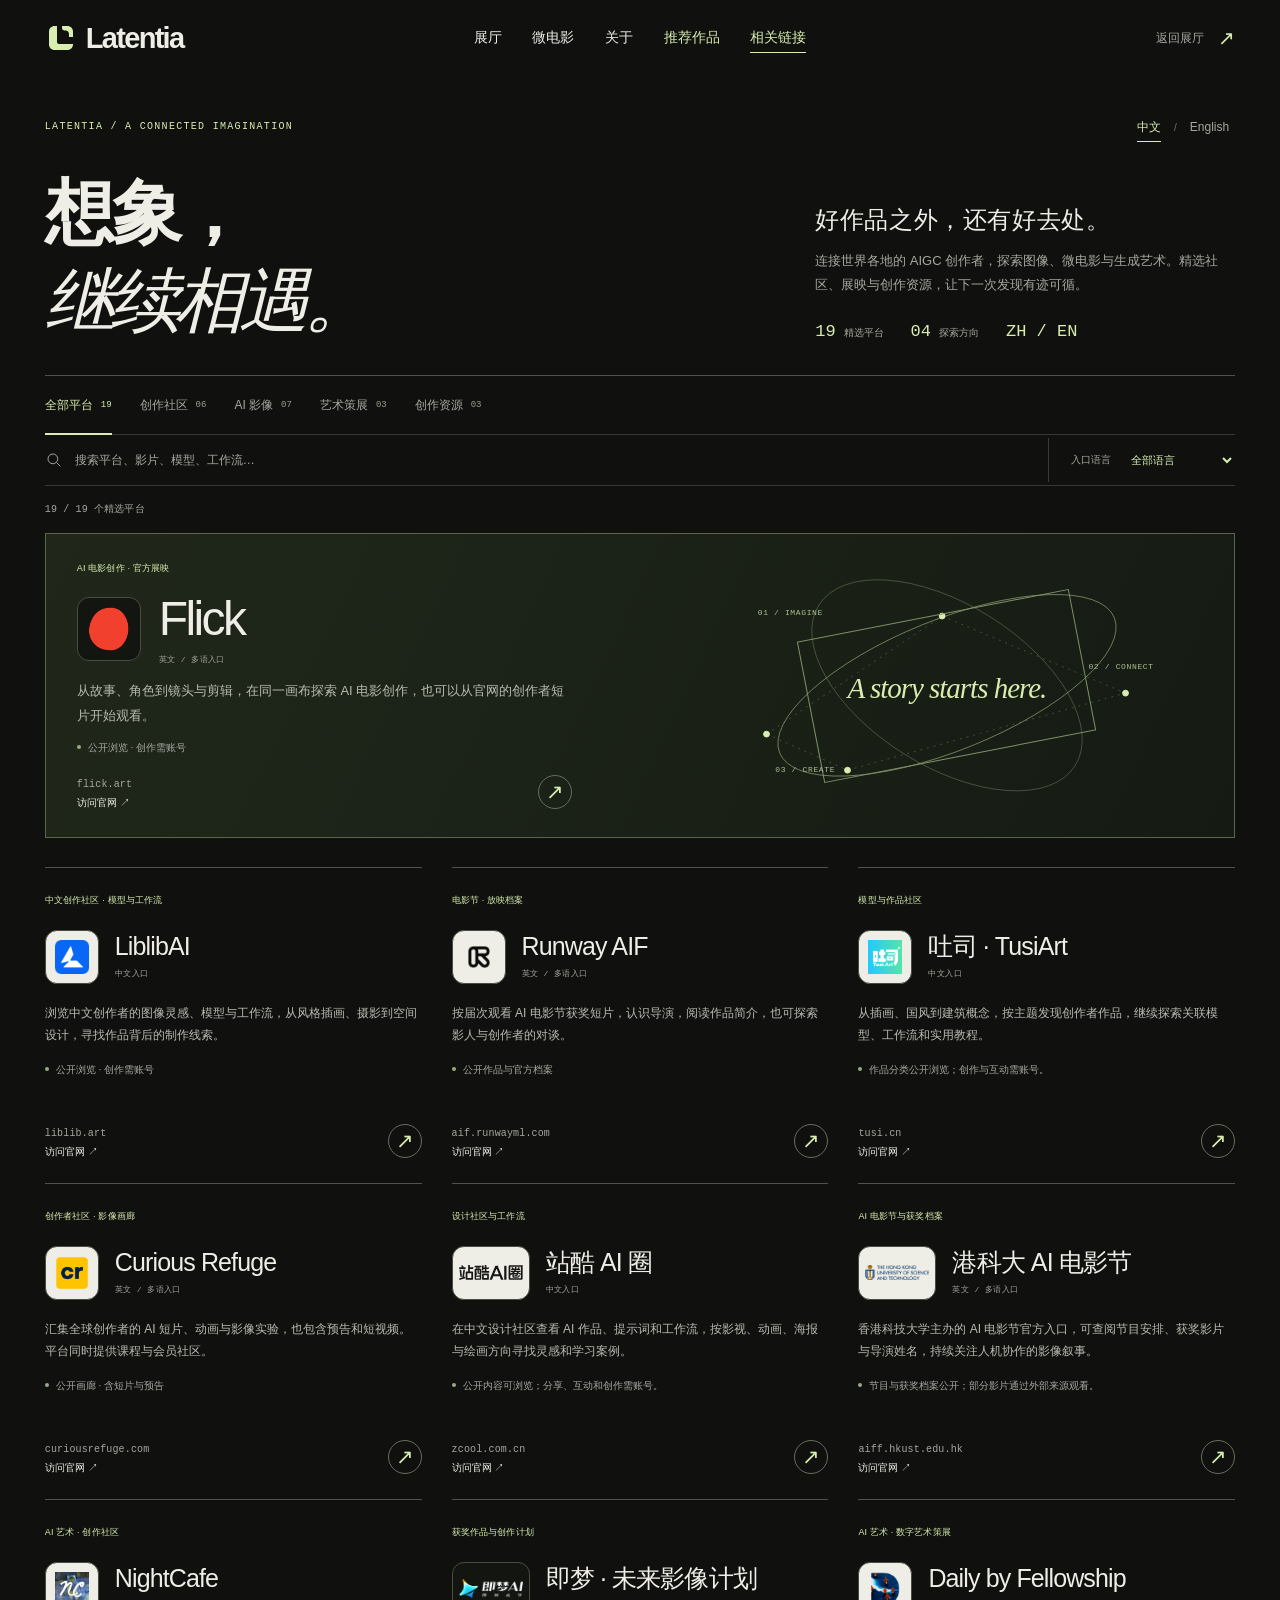
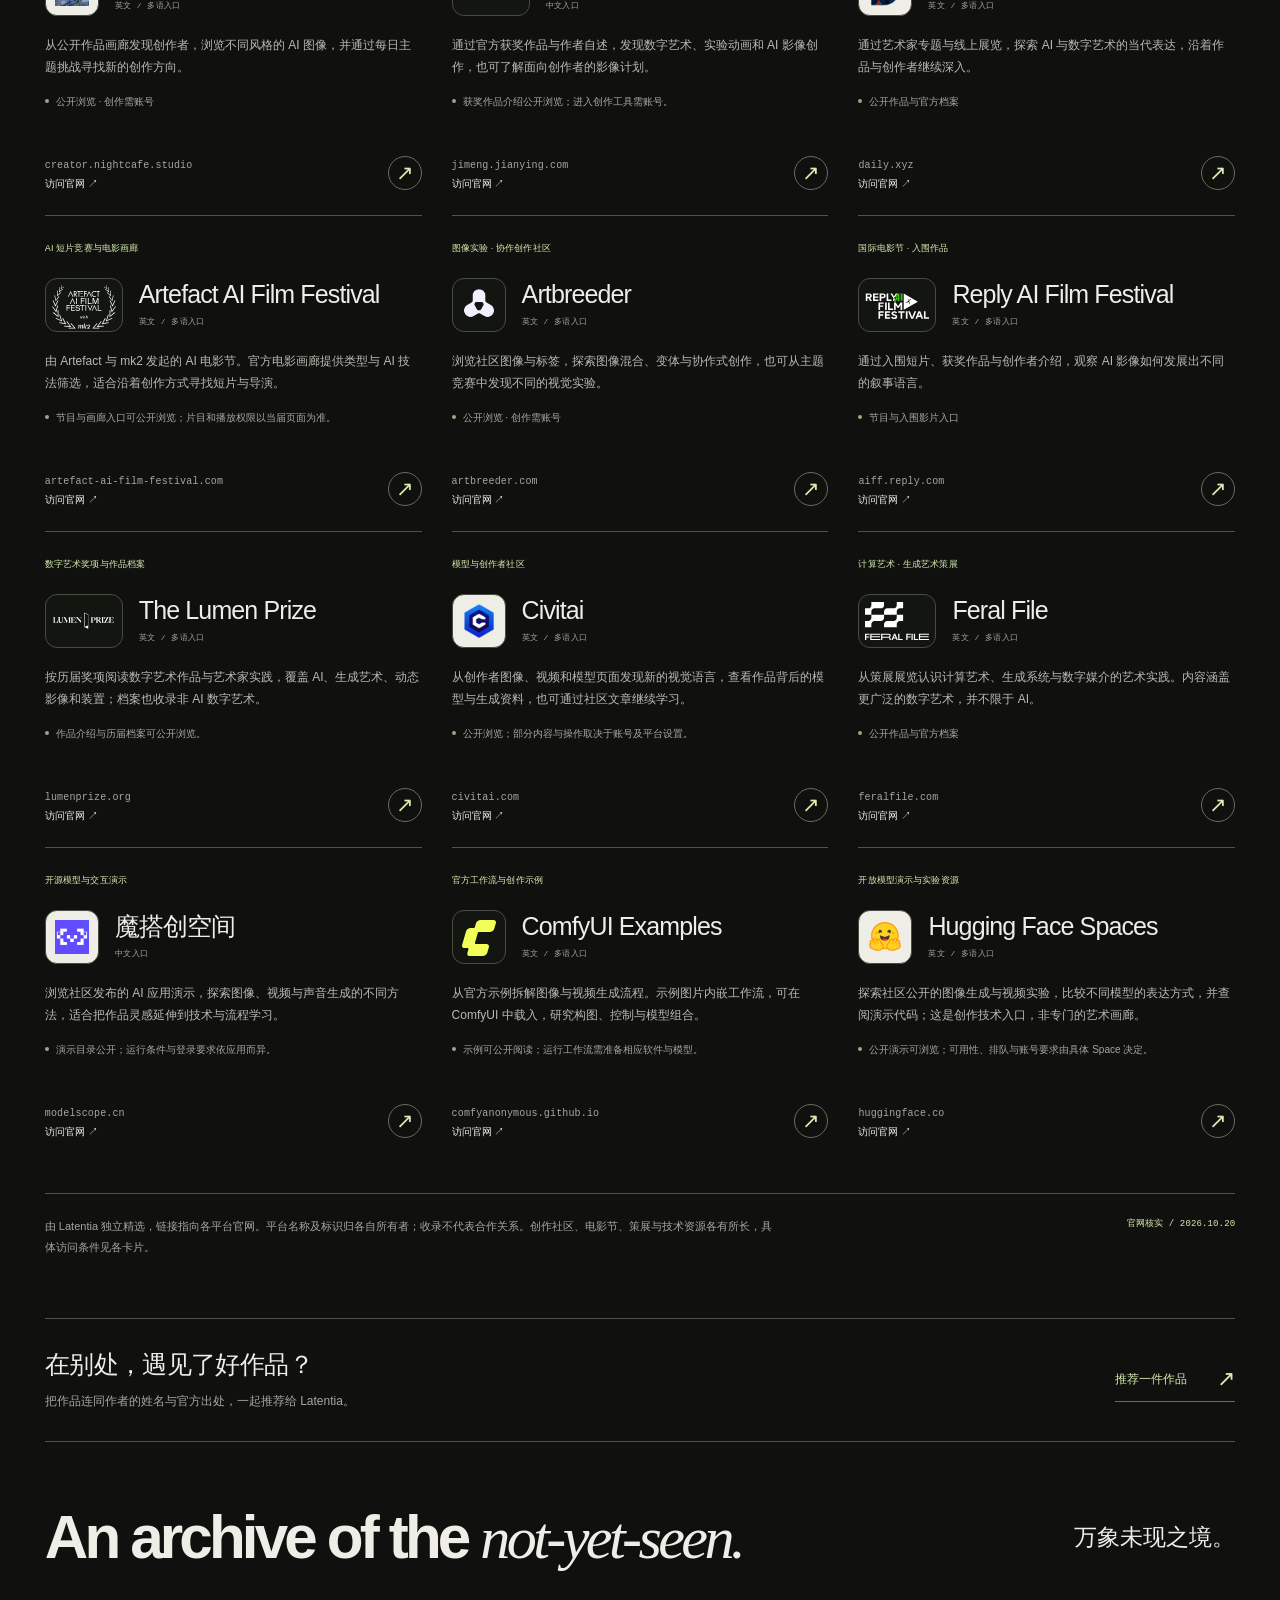
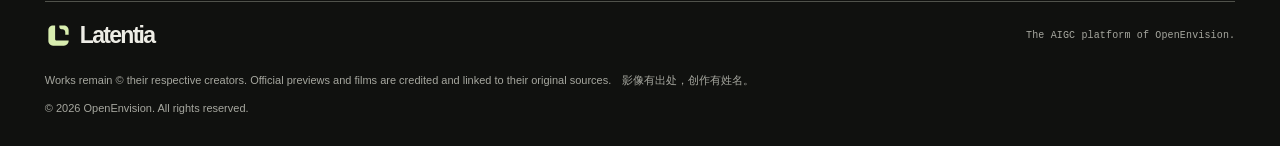
==== links.html @ a109e66e "update" ====
<!doctype html>
<html lang="zh-Hans">
<head>
  <meta charset="UTF-8">
  <meta name="viewport" content="width=device-width, initial-scale=1">
  <meta name="theme-color" content="#10110f">
  <title>相关链接 · Links — Latentia</title>
  <meta name="description" content="由 OpenEnvision 旗下 Latentia 精选的全球 AIGC 艺术社区、AI 微电影展映、艺术策展与创作资源。">
  <link rel="icon" href="assets/brand/latentia-favicon.svg" type="image/svg+xml">
  <link rel="icon" href="assets/brand/favicon-32.png" sizes="32x32" type="image/png">
  <link rel="apple-touch-icon" href="assets/brand/apple-touch-icon.png" sizes="180x180">
  <link rel="stylesheet" href="styles.css">
  <link rel="stylesheet" href="links.css">
  <script src="links.js?v=20261020-world-copy" defer></script>
</head>
<body id="top" class="links-page">
  <a data-zh="跳转至相关链接" data-en="Skip to related links" class="skip-link" href="#resources">跳转至相关链接</a>
  <header class="site-header shell">
    <a class="wordmark" href="index.html" aria-label="Latentia 首页" data-label="home"><img class="logo-mark" src="assets/brand/latentia-mark.svg" width="32" height="32" alt="" aria-hidden="true"><span>Latentia</span></a>
    <nav aria-label="主导航" data-label="nav">
      <a data-zh="展厅" data-en="Collection" class="collection-nav" href="index.html#collection">展厅</a>
      <a data-zh="微电影" data-en="Films" href="index.html#films">微电影</a>
      <a data-zh="关于" data-en="About" href="index.html#about">关于</a>
      <a data-zh="推荐作品" data-en="Recommend" class="recommend-nav" href="recommend.html">推荐作品</a>
      <a data-zh="相关链接" data-en="Links" href="links.html" aria-current="page">相关链接</a>
    </nav>
    <a class="return-link" href="index.html#collection"><span data-zh="返回展厅" data-en="Back to collection">返回展厅</span><span aria-hidden="true">↗</span></a>
  </header>
  <main class="shell">
    <section class="links-intro" aria-labelledby="links-heading">
      <div class="links-intro-tools"><p class="links-eyebrow mono">LATENTIA / A CONNECTED IMAGINATION</p><div class="language-switch" id="language-switch" role="group" aria-label="语言 / Language" hidden><button type="button" data-language="zh" aria-pressed="true" lang="zh-Hans">中文</button><span aria-hidden="true">/</span><button type="button" data-language="en" aria-pressed="false" lang="en">English</button></div></div>
      <p id="language-status" class="sr-only" role="status" aria-live="polite" aria-atomic="true"></p>
      <div class="links-heading-row">
        <h1 id="links-heading"><span data-zh="想象，" data-en="Beyond">想象，</span><br><em data-zh="继续相遇。" data-en="the frame.">继续相遇。</em></h1>
        <div class="links-lead"><p data-zh="好作品之外，还有好去处。" data-en="More places to find your people." class="links-deck">好作品之外，还有好去处。</p><p data-zh="连接世界各地的 AIGC 创作者，探索图像、微电影与生成艺术。精选社区、展映与创作资源，让下一次发现有迹可循。" data-en="Meet AIGC creators around the world. Explore communities, film showcases and creative resources, and follow your next discovery back to its source.">连接世界各地的 AIGC 创作者，探索图像、微电影与生成艺术。精选社区、展映与创作资源，让下一次发现有迹可循。</p><div class="links-index"><span><b>19</b><span data-zh="精选平台" data-en="selected links">精选平台</span></span><span><b>04</b><span data-zh="探索方向" data-en="ways to explore">探索方向</span></span><span><b>ZH / EN</b></span></div></div>
      </div>
    </section>
    <section id="resources" aria-label="精选相关平台" data-label="resources">
      <div class="links-toolbar" id="links-toolbar" hidden>
        <div class="links-filters" role="group" aria-label="按平台类别筛选" data-label="categories">
          <button type="button" data-category-filter="all" aria-pressed="true"><span data-zh="全部平台" data-en="All platforms">全部平台</span><span class="filter-count" aria-hidden="true">19</span></button>
          <button type="button" data-category-filter="community" aria-pressed="false"><span data-zh="创作社区" data-en="Communities">创作社区</span><span class="filter-count" aria-hidden="true">06</span></button>
          <button type="button" data-category-filter="film" aria-pressed="false"><span data-zh="AI 影像" data-en="AI cinema">AI 影像</span><span class="filter-count" aria-hidden="true">07</span></button>
          <button type="button" data-category-filter="curation" aria-pressed="false"><span data-zh="艺术策展" data-en="Art &amp; curation">艺术策展</span><span class="filter-count" aria-hidden="true">03</span></button>
          <button type="button" data-category-filter="learning" aria-pressed="false"><span data-zh="创作资源" data-en="Resources">创作资源</span><span class="filter-count" aria-hidden="true">03</span></button>
        </div>
        <div class="links-discovery">
          <div class="links-search"><label class="sr-only" for="links-search" data-label="searchLabel" aria-label="搜索相关平台"><span data-zh="搜索相关平台" data-en="Search related platforms">搜索相关平台</span></label><svg viewBox="0 0 24 24" fill="none" aria-hidden="true"><circle cx="10.5" cy="10.5" r="6.5" stroke="currentColor" stroke-width="1.3"/><path d="m15.5 15.5 5 5" stroke="currentColor" stroke-width="1.3"/></svg><input type="search" id="links-search" placeholder="搜索平台、影片、模型、工作流…" autocomplete="off" spellcheck="false"><button type="button" id="links-search-clear" aria-label="清除搜索" data-label="clear" hidden>×</button></div>
          <div class="links-language-filter"><label data-zh="入口语言" data-en="Site language" for="links-language-filter">入口语言</label><select id="links-language-filter"><option data-zh="全部语言" data-en="All languages" value="all">全部语言</option><option data-zh="中文为主" data-en="Primarily Chinese" value="zh">中文为主</option><option data-zh="英文及多语言" data-en="English &amp; multilingual" value="global">英文及多语言</option></select></div>
        </div>
      </div>
      <div class="links-status" id="links-status" hidden><p class="mono" id="links-count" role="status" aria-live="polite" aria-atomic="true">19 / 19 个精选平台</p><button data-zh="重置筛选" data-en="Reset filters" id="links-reset" type="button" hidden>重置筛选</button></div>
      <div class="resource-grid">
        <article class="resource-card resource-featured" data-resource="flick" data-category="film" data-region="global" data-keywords="电影 视频 filmmaker canvas workflow 工具">
          <a href="https://flick.art/" target="_blank" rel="noopener noreferrer" aria-label="Flick — 在新标签页打开官网" aria-describedby="flick-description flick-access">
            <div class="resource-copy">
            <div class="resource-topline"><span data-zh="AI 电影创作 · 官方展映" data-en="Filmmaking platform · Showcase" class="resource-category">AI 电影创作 · 官方展映</span></div>
            <div class="resource-heading"><span class="resource-logo on-dark" aria-hidden="true"><img src="assets/platforms/flick.png" width="1300" height="1300" alt="" fetchpriority="high" decoding="async"><span class="logo-fallback">FL</span></span><div class="resource-name-block"><h2 data-zh="Flick" data-en="Flick">Flick</h2><span data-zh="英文 / 多语入口" data-en="ENGLISH / MULTILINGUAL" class="resource-language">英文 / 多语入口</span></div></div>
            <p data-zh="从故事、角色到镜头与剪辑，在同一画布探索 AI 电影创作，也可以从官网的创作者短片开始观看。" data-en="Explore AI filmmaking on a shared canvas for stories, characters, shots and edits. Start with the creator films showcased on the official site." class="resource-description" id="flick-description">从故事、角色到镜头与剪辑，在同一画布探索 AI 电影创作，也可以从官网的创作者短片开始观看。</p>
            <p data-zh="公开浏览 · 创作需账号" data-en="Browse publicly · Account to create" class="resource-access" id="flick-access">公开浏览 · 创作需账号</p>
            <div class="resource-bottom"><div><span class="resource-domain mono">flick.art</span><span data-zh="访问官网 ↗" data-en="Visit official site ↗" class="resource-visit">访问官网 ↗</span></div><span class="resource-arrow" aria-hidden="true">↗</span></div>
            </div><div class="resource-canvas" aria-hidden="true"><svg viewBox="0 0 440 220" fill="none"><ellipse cx="220" cy="110" rx="185" ry="67" transform="rotate(-22 220 110)" stroke-width=".65" opacity=".65"/><ellipse cx="220" cy="110" rx="155" ry="83" transform="rotate(32 220 110)" stroke-width=".65" opacity=".35"/><path d="M35 160 215 39 403 118 118 197 35 160Z" stroke-width=".6" stroke-dasharray="2 5" opacity=".4"/><circle cx="35" cy="160" r="3" fill="currentColor"/><circle cx="215" cy="39" r="3" fill="currentColor"/><circle cx="403" cy="118" r="3" fill="currentColor"/><circle cx="118" cy="197" r="3" fill="currentColor"/></svg><span class="canvas-frame"></span><span class="canvas-word">A story starts here.</span><span class="canvas-label canvas-label-one">01 / IMAGINE</span><span class="canvas-label canvas-label-two">02 / CONNECT</span><span class="canvas-label canvas-label-three">03 / CREATE</span></div>
          </a>
        </article>
        <article class="resource-card" data-resource="liblib" data-category="community" data-region="zh" data-keywords="哩布哩布 中文 中国 Chinese ComfyUI LoRA 模型 model 生成图像">
          <a href="https://www.liblib.art/" target="_blank" rel="noopener noreferrer" aria-label="LiblibAI — 在新标签页打开官网" aria-describedby="liblib-description liblib-access">

            <div class="resource-topline"><span data-zh="中文创作社区 · 模型与工作流" data-en="Chinese creator community · Workflows" class="resource-category">中文创作社区 · 模型与工作流</span></div>
            <div class="resource-heading"><span class="resource-logo" aria-hidden="true"><img src="assets/platforms/liblib.ico" width="48" height="48" alt="" loading="lazy" decoding="async"><span class="logo-fallback">LI</span></span><div class="resource-name-block"><h2 data-zh="LiblibAI" data-en="LiblibAI">LiblibAI</h2><span data-zh="中文入口" data-en="CHINESE" class="resource-language">中文入口</span></div></div>
            <p data-zh="浏览中文创作者的图像灵感、模型与工作流，从风格插画、摄影到空间设计，寻找作品背后的制作线索。" data-en="Explore images, models and workflows shared by Chinese-speaking creators, from illustration and photography to spatial design." class="resource-description" id="liblib-description">浏览中文创作者的图像灵感、模型与工作流，从风格插画、摄影到空间设计，寻找作品背后的制作线索。</p>
            <p data-zh="公开浏览 · 创作需账号" data-en="Browse publicly · Account to create" class="resource-access" id="liblib-access">公开浏览 · 创作需账号</p>
            <div class="resource-bottom"><div><span class="resource-domain mono">liblib.art</span><span data-zh="访问官网 ↗" data-en="Visit official site ↗" class="resource-visit">访问官网 ↗</span></div><span class="resource-arrow" aria-hidden="true">↗</span></div>

          </a>
        </article>
        <article class="resource-card" data-resource="runway" data-category="film" data-region="global" data-keywords="Runway AIFF screening room 微电影 短片 获奖">
          <a href="https://aif.runwayml.com/screening-room" target="_blank" rel="noopener noreferrer" aria-label="Runway AIF — 在新标签页打开官网" aria-describedby="runway-description runway-access">

            <div class="resource-topline"><span data-zh="电影节 · 放映档案" data-en="Film festival · Screening archive" class="resource-category">电影节 · 放映档案</span></div>
            <div class="resource-heading"><span class="resource-logo" aria-hidden="true"><img src="assets/platforms/runway.png" width="320" height="320" alt="" loading="lazy" decoding="async"><span class="logo-fallback">RU</span></span><div class="resource-name-block"><h2 data-zh="Runway AIF" data-en="Runway AIF">Runway AIF</h2><span data-zh="英文 / 多语入口" data-en="ENGLISH / MULTILINGUAL" class="resource-language">英文 / 多语入口</span></div></div>
            <p data-zh="按届次观看 AI 电影节获奖短片，认识导演，阅读作品简介，也可探索影人与创作者的对谈。" data-en="Watch award-winning AI shorts by festival edition, discover their directors and stories, and explore conversations with filmmakers." class="resource-description" id="runway-description">按届次观看 AI 电影节获奖短片，认识导演，阅读作品简介，也可探索影人与创作者的对谈。</p>
            <p data-zh="公开作品与官方档案" data-en="Public works &amp; official archive" class="resource-access" id="runway-access">公开作品与官方档案</p>
            <div class="resource-bottom"><div><span class="resource-domain mono">aif.runwayml.com</span><span data-zh="访问官网 ↗" data-en="Visit official site ↗" class="resource-visit">访问官网 ↗</span></div><span class="resource-arrow" aria-hidden="true">↗</span></div>

          </a>
        </article>
        <article class="resource-card" data-resource="tusi" data-category="community" data-region="zh" data-keywords="吐司 TusiArt tusi 模型 LoRA ComfyUI 工作流 AI图像 illustration models workflows">
          <a href="https://tusi.cn/posts" target="_blank" rel="noopener noreferrer" aria-label="吐司 · TusiArt — 在新标签页打开官网" aria-describedby="tusi-description tusi-access">

            <div class="resource-topline"><span data-zh="模型与作品社区" data-en="Model &amp; art community" class="resource-category">模型与作品社区</span></div>
            <div class="resource-heading"><span class="resource-logo" aria-hidden="true"><img src="assets/platforms/tusi.png" width="400" height="400" alt="" loading="lazy" decoding="async"><span class="logo-fallback">TU</span></span><div class="resource-name-block"><h2 data-zh="吐司 · TusiArt" data-en="TusiArt">吐司 · TusiArt</h2><span data-zh="中文入口" data-en="CHINESE" class="resource-language">中文入口</span></div></div>
            <p data-zh="从插画、国风到建筑概念，按主题发现创作者作品，继续探索关联模型、工作流和实用教程。" data-en="Discover illustration, Chinese-inspired imagery and architectural concepts, then explore the models, workflows and tutorials behind a creative practice." class="resource-description" id="tusi-description">从插画、国风到建筑概念，按主题发现创作者作品，继续探索关联模型、工作流和实用教程。</p>
            <p data-zh="作品分类公开浏览；创作与互动需账号。" data-en="Public art categories; an account is required to create and interact." class="resource-access" id="tusi-access">作品分类公开浏览；创作与互动需账号。</p>
            <div class="resource-bottom"><div><span class="resource-domain mono">tusi.cn</span><span data-zh="访问官网 ↗" data-en="Visit official site ↗" class="resource-visit">访问官网 ↗</span></div><span class="resource-arrow" aria-hidden="true">↗</span></div>

          </a>
        </article>
        <article class="resource-card" data-resource="curious-refuge" data-category="film" data-region="global" data-keywords="AI film gallery 动画 animation 电影 filmmaking 社区">
          <a href="https://curiousrefuge.com/ai-film-gallery" target="_blank" rel="noopener noreferrer" aria-label="Curious Refuge — 在新标签页打开官网" aria-describedby="curious-refuge-description curious-refuge-access">

            <div class="resource-topline"><span data-zh="创作者社区 · 影像画廊" data-en="Creator community · Film gallery" class="resource-category">创作者社区 · 影像画廊</span></div>
            <div class="resource-heading"><span class="resource-logo" aria-hidden="true"><img src="assets/platforms/curious-refuge.webp" width="100" height="100" alt="" loading="lazy" decoding="async"><span class="logo-fallback">CU</span></span><div class="resource-name-block"><h2 data-zh="Curious Refuge" data-en="Curious Refuge">Curious Refuge</h2><span data-zh="英文 / 多语入口" data-en="ENGLISH / MULTILINGUAL" class="resource-language">英文 / 多语入口</span></div></div>
            <p data-zh="汇集全球创作者的 AI 短片、动画与影像实验，也包含预告和短视频。平台同时提供课程与会员社区。" data-en="Explore AI shorts, animation and visual experiments from creators worldwide, alongside trailers and reels. The platform also offers courses and a membership community." class="resource-description" id="curious-refuge-description">汇集全球创作者的 AI 短片、动画与影像实验，也包含预告和短视频。平台同时提供课程与会员社区。</p>
            <p data-zh="公开画廊 · 含短片与预告" data-en="Public gallery · Shorts &amp; trailers" class="resource-access" id="curious-refuge-access">公开画廊 · 含短片与预告</p>
            <div class="resource-bottom"><div><span class="resource-domain mono">curiousrefuge.com</span><span data-zh="访问官网 ↗" data-en="Visit official site ↗" class="resource-visit">访问官网 ↗</span></div><span class="resource-arrow" aria-hidden="true">↗</span></div>

          </a>
        </article>
        <article class="resource-card" data-resource="zcool-ai" data-category="community" data-region="zh" data-keywords="站酷 ZCOOL AI圈 设计 工作流 影视 动画 海报 prompts design workflows">
          <a href="https://www.zcool.com.cn/ai" target="_blank" rel="noopener noreferrer" aria-label="站酷 AI 圈 — 在新标签页打开官网" aria-describedby="zcool-ai-description zcool-ai-access">

            <div class="resource-topline"><span data-zh="设计社区与工作流" data-en="Design community &amp; workflows" class="resource-category">设计社区与工作流</span></div>
            <div class="resource-heading"><span class="resource-logo is-wordmark" aria-hidden="true"><img src="assets/platforms/zcool-ai.svg" width="84" height="20" alt="" loading="lazy" decoding="async"><span class="logo-fallback">ZC</span></span><div class="resource-name-block"><h2 data-zh="站酷 AI 圈" data-en="ZCOOL AI">站酷 AI 圈</h2><span data-zh="中文入口" data-en="CHINESE" class="resource-language">中文入口</span></div></div>
            <p data-zh="在中文设计社区查看 AI 作品、提示词和工作流，按影视、动画、海报与绘画方向寻找灵感和学习案例。" data-en="Explore AI artwork, prompts and workflows in a Chinese design community, with inspiration and practical examples across film, animation, posters and painting." class="resource-description" id="zcool-ai-description">在中文设计社区查看 AI 作品、提示词和工作流，按影视、动画、海报与绘画方向寻找灵感和学习案例。</p>
            <p data-zh="公开内容可浏览；分享、互动和创作需账号。" data-en="Browse public content; an account is required to share, interact and create." class="resource-access" id="zcool-ai-access">公开内容可浏览；分享、互动和创作需账号。</p>
            <div class="resource-bottom"><div><span class="resource-domain mono">zcool.com.cn</span><span data-zh="访问官网 ↗" data-en="Visit official site ↗" class="resource-visit">访问官网 ↗</span></div><span class="resource-arrow" aria-hidden="true">↗</span></div>

          </a>
        </article>
        <article class="resource-card" data-resource="hkust-aiff" data-category="film" data-region="global" data-keywords="HKUST AIFF 香港科技大学 港科大 AI电影节 微电影 AI film festival laureates screenings Hong Kong">
          <a href="https://aiff.hkust.edu.hk/" target="_blank" rel="noopener noreferrer" aria-label="港科大 AI 电影节 — 在新标签页打开官网" aria-describedby="hkust-aiff-description hkust-aiff-access">

            <div class="resource-topline"><span data-zh="AI 电影节与获奖档案" data-en="AI film festival &amp; award archive" class="resource-category">AI 电影节与获奖档案</span></div>
            <div class="resource-heading"><span class="resource-logo is-wordmark" aria-hidden="true"><img src="assets/platforms/hkust-aiff.png" width="600" height="145" alt="" loading="lazy" decoding="async"><span class="logo-fallback">HK</span></span><div class="resource-name-block"><h2 data-zh="港科大 AI 电影节" data-en="HKUST AI Film Festival">港科大 AI 电影节</h2><span data-zh="英文 / 多语入口" data-en="ENGLISH / MULTILINGUAL" class="resource-language">英文 / 多语入口</span></div></div>
            <p data-zh="香港科技大学主办的 AI 电影节官方入口，可查阅节目安排、获奖影片与导演姓名，持续关注人机协作的影像叙事。" data-en="The official HKUST AI Film Festival site brings together programmes, awarded films and directors’ credits, tracing approaches to human–AI cinematic storytelling." class="resource-description" id="hkust-aiff-description">香港科技大学主办的 AI 电影节官方入口，可查阅节目安排、获奖影片与导演姓名，持续关注人机协作的影像叙事。</p>
            <p data-zh="节目与获奖档案公开；部分影片通过外部来源观看。" data-en="Public programme and award archive; some films are accessed through external sources." class="resource-access" id="hkust-aiff-access">节目与获奖档案公开；部分影片通过外部来源观看。</p>
            <div class="resource-bottom"><div><span class="resource-domain mono">aiff.hkust.edu.hk</span><span data-zh="访问官网 ↗" data-en="Visit official site ↗" class="resource-visit">访问官网 ↗</span></div><span class="resource-arrow" aria-hidden="true">↗</span></div>

          </a>
        </article>
        <article class="resource-card" data-resource="nightcafe" data-category="community" data-region="global" data-keywords="图像 images prompts 提示词 challenge 主题挑战">
          <a href="https://creator.nightcafe.studio/explore" target="_blank" rel="noopener noreferrer" aria-label="NightCafe — 在新标签页打开官网" aria-describedby="nightcafe-description nightcafe-access">

            <div class="resource-topline"><span data-zh="AI 艺术 · 创作社区" data-en="AI art · Creator community" class="resource-category">AI 艺术 · 创作社区</span></div>
            <div class="resource-heading"><span class="resource-logo" aria-hidden="true"><img src="assets/platforms/nightcafe.png" width="180" height="180" alt="" loading="lazy" decoding="async"><span class="logo-fallback">NI</span></span><div class="resource-name-block"><h2 data-zh="NightCafe" data-en="NightCafe">NightCafe</h2><span data-zh="英文 / 多语入口" data-en="ENGLISH / MULTILINGUAL" class="resource-language">英文 / 多语入口</span></div></div>
            <p data-zh="从公开作品画廊发现创作者，浏览不同风格的 AI 图像，并通过每日主题挑战寻找新的创作方向。" data-en="Discover creators in a public AI art gallery, explore different visual styles and find fresh ideas through daily themed challenges." class="resource-description" id="nightcafe-description">从公开作品画廊发现创作者，浏览不同风格的 AI 图像，并通过每日主题挑战寻找新的创作方向。</p>
            <p data-zh="公开浏览 · 创作需账号" data-en="Browse publicly · Account to create" class="resource-access" id="nightcafe-access">公开浏览 · 创作需账号</p>
            <div class="resource-bottom"><div><span class="resource-domain mono">creator.nightcafe.studio</span><span data-zh="访问官网 ↗" data-en="Visit official site ↗" class="resource-visit">访问官网 ↗</span></div><span class="resource-arrow" aria-hidden="true">↗</span></div>

          </a>
        </article>
        <article class="resource-card" data-resource="jimeng-visionary" data-category="film" data-region="zh" data-keywords="即梦 未来影像计划 Jimeng Dreamina Visionary 数字艺术 实验动画 获奖作品 film awards">
          <a href="https://jimeng.jianying.com/visionary" target="_blank" rel="noopener noreferrer" aria-label="即梦 · 未来影像计划 — 在新标签页打开官网" aria-describedby="jimeng-visionary-description jimeng-visionary-access">

            <div class="resource-topline"><span data-zh="获奖作品与创作计划" data-en="Awarded work &amp; creative initiatives" class="resource-category">获奖作品与创作计划</span></div>
            <div class="resource-heading"><span class="resource-logo on-dark is-wordmark" aria-hidden="true"><img src="assets/platforms/jimeng.png" width="560" height="169" alt="" loading="lazy" decoding="async"><span class="logo-fallback">JI</span></span><div class="resource-name-block"><h2 data-zh="即梦 · 未来影像计划" data-en="Jimeng · Visionary">即梦 · 未来影像计划</h2><span data-zh="中文入口" data-en="CHINESE" class="resource-language">中文入口</span></div></div>
            <p data-zh="通过官方获奖作品与作者自述，发现数字艺术、实验动画和 AI 影像创作，也可了解面向创作者的影像计划。" data-en="Discover digital art, experimental animation and AI moving images through official awarded work and artists’ statements, alongside creative initiatives." class="resource-description" id="jimeng-visionary-description">通过官方获奖作品与作者自述，发现数字艺术、实验动画和 AI 影像创作，也可了解面向创作者的影像计划。</p>
            <p data-zh="获奖作品介绍公开浏览；进入创作工具需账号。" data-en="Awarded-work introductions are public; creative tools require an account." class="resource-access" id="jimeng-visionary-access">获奖作品介绍公开浏览；进入创作工具需账号。</p>
            <div class="resource-bottom"><div><span class="resource-domain mono">jimeng.jianying.com</span><span data-zh="访问官网 ↗" data-en="Visit official site ↗" class="resource-visit">访问官网 ↗</span></div><span class="resource-arrow" aria-hidden="true">↗</span></div>

          </a>
        </article>
        <article class="resource-card" data-resource="daily" data-category="curation" data-region="global" data-keywords="Fellowship fellowship.xyz 策展 gallery 展览 photography 摄影 艺术家">
          <a href="https://daily.xyz/exhibitions" target="_blank" rel="noopener noreferrer" aria-label="Daily by Fellowship — 在新标签页打开官网" aria-describedby="daily-description daily-access">

            <div class="resource-topline"><span data-zh="AI 艺术 · 数字艺术策展" data-en="AI art · Digital art curation" class="resource-category">AI 艺术 · 数字艺术策展</span></div>
            <div class="resource-heading"><span class="resource-logo" aria-hidden="true"><img src="assets/platforms/daily.ico" width="48" height="48" alt="" loading="lazy" decoding="async"><span class="logo-fallback">DA</span></span><div class="resource-name-block"><h2 data-zh="Daily by Fellowship" data-en="Daily by Fellowship">Daily by Fellowship</h2><span data-zh="英文 / 多语入口" data-en="ENGLISH / MULTILINGUAL" class="resource-language">英文 / 多语入口</span></div></div>
            <p data-zh="通过艺术家专题与线上展览，探索 AI 与数字艺术的当代表达，沿着作品与创作者继续深入。" data-en="Explore contemporary AI and digital art through artist-focused projects and online exhibitions, following the work back to its creators." class="resource-description" id="daily-description">通过艺术家专题与线上展览，探索 AI 与数字艺术的当代表达，沿着作品与创作者继续深入。</p>
            <p data-zh="公开作品与官方档案" data-en="Public works &amp; official archive" class="resource-access" id="daily-access">公开作品与官方档案</p>
            <div class="resource-bottom"><div><span class="resource-domain mono">daily.xyz</span><span data-zh="访问官网 ↗" data-en="Visit official site ↗" class="resource-visit">访问官网 ↗</span></div><span class="resource-arrow" aria-hidden="true">↗</span></div>

          </a>
        </article>
        <article class="resource-card" data-resource="artefact-ai-film-festival" data-category="film" data-region="global" data-keywords="Artefact mk2 AI 电影节 短片 影展 导演 生成技术 festival film gallery cinema shorts techniques">
          <a href="https://artefact-ai-film-festival.com/gallery" target="_blank" rel="noopener noreferrer" aria-label="Artefact AI Film Festival — 在新标签页打开官网" aria-describedby="artefact-ai-film-festival-description artefact-ai-film-festival-access">

            <div class="resource-topline"><span data-zh="AI 短片竞赛与电影画廊" data-en="AI short-film festival &amp; gallery" class="resource-category">AI 短片竞赛与电影画廊</span></div>
            <div class="resource-heading"><span class="resource-logo on-dark is-wordmark" aria-hidden="true"><img src="assets/platforms/artefact-ai-film-festival.svg" width="166" height="114" alt="" loading="lazy" decoding="async"><span class="logo-fallback">AR</span></span><div class="resource-name-block"><h2 data-zh="Artefact AI Film Festival" data-en="Artefact AI Film Festival">Artefact AI Film Festival</h2><span data-zh="英文 / 多语入口" data-en="ENGLISH / MULTILINGUAL" class="resource-language">英文 / 多语入口</span></div></div>
            <p data-zh="由 Artefact 与 mk2 发起的 AI 电影节。官方电影画廊提供类型与 AI 技法筛选，适合沿着创作方式寻找短片与导演。" data-en="An AI film festival launched by Artefact with mk2. Its official gallery offers genre and AI-technique filters for exploring films and filmmaking approaches." class="resource-description" id="artefact-ai-film-festival-description">由 Artefact 与 mk2 发起的 AI 电影节。官方电影画廊提供类型与 AI 技法筛选，适合沿着创作方式寻找短片与导演。</p>
            <p data-zh="节目与画廊入口可公开浏览；片目和播放权限以当届页面为准。" data-en="Programme and gallery pages are public; film listings and playback availability depend on the edition." class="resource-access" id="artefact-ai-film-festival-access">节目与画廊入口可公开浏览；片目和播放权限以当届页面为准。</p>
            <div class="resource-bottom"><div><span class="resource-domain mono">artefact-ai-film-festival.com</span><span data-zh="访问官网 ↗" data-en="Visit official site ↗" class="resource-visit">访问官网 ↗</span></div><span class="resource-arrow" aria-hidden="true">↗</span></div>

          </a>
        </article>
        <article class="resource-card" data-resource="artbreeder" data-category="community" data-region="global" data-keywords="GAN blend remix 图像 混合 portrait landscape 协作">
          <a href="https://www.artbreeder.com/browse" target="_blank" rel="noopener noreferrer" aria-label="Artbreeder — 在新标签页打开官网" aria-describedby="artbreeder-description artbreeder-access">

            <div class="resource-topline"><span data-zh="图像实验 · 协作创作社区" data-en="Image experiments · Creative community" class="resource-category">图像实验 · 协作创作社区</span></div>
            <div class="resource-heading"><span class="resource-logo on-dark" aria-hidden="true"><img src="assets/platforms/artbreeder.png" width="256" height="256" alt="" loading="lazy" decoding="async"><span class="logo-fallback">AR</span></span><div class="resource-name-block"><h2 data-zh="Artbreeder" data-en="Artbreeder">Artbreeder</h2><span data-zh="英文 / 多语入口" data-en="ENGLISH / MULTILINGUAL" class="resource-language">英文 / 多语入口</span></div></div>
            <p data-zh="浏览社区图像与标签，探索图像混合、变体与协作式创作，也可从主题竞赛中发现不同的视觉实验。" data-en="Browse community images and tags, explore image blending and variations, and discover visual experiments through themed contests." class="resource-description" id="artbreeder-description">浏览社区图像与标签，探索图像混合、变体与协作式创作，也可从主题竞赛中发现不同的视觉实验。</p>
            <p data-zh="公开浏览 · 创作需账号" data-en="Browse publicly · Account to create" class="resource-access" id="artbreeder-access">公开浏览 · 创作需账号</p>
            <div class="resource-bottom"><div><span class="resource-domain mono">artbreeder.com</span><span data-zh="访问官网 ↗" data-en="Visit official site ↗" class="resource-visit">访问官网 ↗</span></div><span class="resource-arrow" aria-hidden="true">↗</span></div>

          </a>
        </article>
        <article class="resource-card" data-resource="reply" data-category="film" data-region="global" data-keywords="微电影 short cinema 电影节 awards festival 获奖">
          <a href="https://aiff.reply.com/" target="_blank" rel="noopener noreferrer" aria-label="Reply AI Film Festival — 在新标签页打开官网" aria-describedby="reply-description reply-access">

            <div class="resource-topline"><span data-zh="国际电影节 · 入围作品" data-en="International festival · Finalist films" class="resource-category">国际电影节 · 入围作品</span></div>
            <div class="resource-heading"><span class="resource-logo on-dark is-wordmark" aria-hidden="true"><img src="assets/platforms/reply.svg" width="456" height="200" alt="" loading="lazy" decoding="async"><span class="logo-fallback">RE</span></span><div class="resource-name-block"><h2 data-zh="Reply AI Film Festival" data-en="Reply AI Film Festival">Reply AI Film Festival</h2><span data-zh="英文 / 多语入口" data-en="ENGLISH / MULTILINGUAL" class="resource-language">英文 / 多语入口</span></div></div>
            <p data-zh="通过入围短片、获奖作品与创作者介绍，观察 AI 影像如何发展出不同的叙事语言。" data-en="Discover new storytelling voices through finalist shorts, award-winning films and creator profiles from an international AI film festival." class="resource-description" id="reply-description">通过入围短片、获奖作品与创作者介绍，观察 AI 影像如何发展出不同的叙事语言。</p>
            <p data-zh="节目与入围影片入口" data-en="Programme &amp; finalist films" class="resource-access" id="reply-access">节目与入围影片入口</p>
            <div class="resource-bottom"><div><span class="resource-domain mono">aiff.reply.com</span><span data-zh="访问官网 ↗" data-en="Visit official site ↗" class="resource-visit">访问官网 ↗</span></div><span class="resource-arrow" aria-hidden="true">↗</span></div>

          </a>
        </article>
        <article class="resource-card" data-resource="lumen-prize" data-category="curation" data-region="global" data-keywords="Lumen Prize 流明 奖项 档案 艺术家 数字艺术 生成艺术 装置 影像 digital art award archive installation computational">
          <a href="https://lumenprize.org/winners-archive" target="_blank" rel="noopener noreferrer" aria-label="The Lumen Prize — 在新标签页打开官网" aria-describedby="lumen-prize-description lumen-prize-access">

            <div class="resource-topline"><span data-zh="数字艺术奖项与作品档案" data-en="Digital art prize &amp; archive" class="resource-category">数字艺术奖项与作品档案</span></div>
            <div class="resource-heading"><span class="resource-logo on-dark is-wordmark" aria-hidden="true"><img src="assets/platforms/lumen-prize.webp" width="500" height="149" alt="" loading="lazy" decoding="async"><span class="logo-fallback">LU</span></span><div class="resource-name-block"><h2 data-zh="The Lumen Prize" data-en="The Lumen Prize">The Lumen Prize</h2><span data-zh="英文 / 多语入口" data-en="ENGLISH / MULTILINGUAL" class="resource-language">英文 / 多语入口</span></div></div>
            <p data-zh="按历届奖项阅读数字艺术作品与艺术家实践，覆盖 AI、生成艺术、动态影像和装置；档案也收录非 AI 数字艺术。" data-en="Discover artists and projects across AI, generative art, moving image and installation through the winners archive, which also includes digital art made without AI." class="resource-description" id="lumen-prize-description">按历届奖项阅读数字艺术作品与艺术家实践，覆盖 AI、生成艺术、动态影像和装置；档案也收录非 AI 数字艺术。</p>
            <p data-zh="作品介绍与历届档案可公开浏览。" data-en="Artwork profiles and the winners archive are publicly browsable." class="resource-access" id="lumen-prize-access">作品介绍与历届档案可公开浏览。</p>
            <div class="resource-bottom"><div><span class="resource-domain mono">lumenprize.org</span><span data-zh="访问官网 ↗" data-en="Visit official site ↗" class="resource-visit">访问官网 ↗</span></div><span class="resource-arrow" aria-hidden="true">↗</span></div>

          </a>
        </article>
        <article class="resource-card" data-resource="civitai" data-category="community" data-region="global" data-keywords="Civitai 模型 社区 作品 图像 视频 LoRA Stable Diffusion Flux community models images videos articles">
          <a href="https://civitai.com/" target="_blank" rel="noopener noreferrer" aria-label="Civitai — 在新标签页打开官网" aria-describedby="civitai-description civitai-access">

            <div class="resource-topline"><span data-zh="模型与创作者社区" data-en="Models &amp; creator community" class="resource-category">模型与创作者社区</span></div>
            <div class="resource-heading"><span class="resource-logo" aria-hidden="true"><img src="assets/platforms/civitai.png" width="180" height="180" alt="" loading="lazy" decoding="async"><span class="logo-fallback">CI</span></span><div class="resource-name-block"><h2 data-zh="Civitai" data-en="Civitai">Civitai</h2><span data-zh="英文 / 多语入口" data-en="ENGLISH / MULTILINGUAL" class="resource-language">英文 / 多语入口</span></div></div>
            <p data-zh="从创作者图像、视频和模型页面发现新的视觉语言，查看作品背后的模型与生成资料，也可通过社区文章继续学习。" data-en="Explore creator images, videos and model pages, then follow the generation details and community articles behind the work." class="resource-description" id="civitai-description">从创作者图像、视频和模型页面发现新的视觉语言，查看作品背后的模型与生成资料，也可通过社区文章继续学习。</p>
            <p data-zh="公开浏览；部分内容与操作取决于账号及平台设置。" data-en="Public browsing; some content and actions depend on account and platform settings." class="resource-access" id="civitai-access">公开浏览；部分内容与操作取决于账号及平台设置。</p>
            <div class="resource-bottom"><div><span class="resource-domain mono">civitai.com</span><span data-zh="访问官网 ↗" data-en="Visit official site ↗" class="resource-visit">访问官网 ↗</span></div><span class="resource-arrow" aria-hidden="true">↗</span></div>

          </a>
        </article>
        <article class="resource-card" data-resource="feral-file" data-category="curation" data-region="global" data-keywords="计算 computational generative digital 展览 数字艺术 生成艺术">
          <a href="https://feralfile.com/exhibitions" target="_blank" rel="noopener noreferrer" aria-label="Feral File — 在新标签页打开官网" aria-describedby="feral-file-description feral-file-access">

            <div class="resource-topline"><span data-zh="计算艺术 · 生成艺术策展" data-en="Computational art · Curated exhibitions" class="resource-category">计算艺术 · 生成艺术策展</span></div>
            <div class="resource-heading"><span class="resource-logo on-dark is-wordmark" aria-hidden="true"><img src="assets/platforms/feral-file.svg" width="169" height="101" alt="" loading="lazy" decoding="async"><span class="logo-fallback">FE</span></span><div class="resource-name-block"><h2 data-zh="Feral File" data-en="Feral File">Feral File</h2><span data-zh="英文 / 多语入口" data-en="ENGLISH / MULTILINGUAL" class="resource-language">英文 / 多语入口</span></div></div>
            <p data-zh="从策展展览认识计算艺术、生成系统与数字媒介的艺术实践。内容涵盖更广泛的数字艺术，并不限于 AI。" data-en="Discover artistic practices in computational art, generative systems and digital media through curated exhibitions. Its scope extends beyond AI art." class="resource-description" id="feral-file-description">从策展展览认识计算艺术、生成系统与数字媒介的艺术实践。内容涵盖更广泛的数字艺术，并不限于 AI。</p>
            <p data-zh="公开作品与官方档案" data-en="Public works &amp; official archive" class="resource-access" id="feral-file-access">公开作品与官方档案</p>
            <div class="resource-bottom"><div><span class="resource-domain mono">feralfile.com</span><span data-zh="访问官网 ↗" data-en="Visit official site ↗" class="resource-visit">访问官网 ↗</span></div><span class="resource-arrow" aria-hidden="true">↗</span></div>

          </a>
        </article>
        <article class="resource-card" data-resource="modelscope" data-category="learning" data-region="zh" data-keywords="魔搭 创空间 ModelScope Studios 开源 图像生成 视频生成 声音生成 demos open source models">
          <a href="https://modelscope.cn/studios" target="_blank" rel="noopener noreferrer" aria-label="魔搭创空间 — 在新标签页打开官网" aria-describedby="modelscope-description modelscope-access">

            <div class="resource-topline"><span data-zh="开源模型与交互演示" data-en="Open models &amp; interactive demos" class="resource-category">开源模型与交互演示</span></div>
            <div class="resource-heading"><span class="resource-logo" aria-hidden="true"><img src="assets/platforms/modelscope.png" width="128" height="128" alt="" loading="lazy" decoding="async"><span class="logo-fallback">MO</span></span><div class="resource-name-block"><h2 data-zh="魔搭创空间" data-en="ModelScope Studios">魔搭创空间</h2><span data-zh="中文入口" data-en="CHINESE" class="resource-language">中文入口</span></div></div>
            <p data-zh="浏览社区发布的 AI 应用演示，探索图像、视频与声音生成的不同方法，适合把作品灵感延伸到技术与流程学习。" data-en="Browse community-published AI demos and explore approaches to image, video and audio generation, connecting artistic inspiration with technical learning." class="resource-description" id="modelscope-description">浏览社区发布的 AI 应用演示，探索图像、视频与声音生成的不同方法，适合把作品灵感延伸到技术与流程学习。</p>
            <p data-zh="演示目录公开；运行条件与登录要求依应用而异。" data-en="Public demo directory; availability and sign-in requirements vary by app." class="resource-access" id="modelscope-access">演示目录公开；运行条件与登录要求依应用而异。</p>
            <div class="resource-bottom"><div><span class="resource-domain mono">modelscope.cn</span><span data-zh="访问官网 ↗" data-en="Visit official site ↗" class="resource-visit">访问官网 ↗</span></div><span class="resource-arrow" aria-hidden="true">↗</span></div>

          </a>
        </article>
        <article class="resource-card" data-resource="comfyui" data-category="learning" data-region="global" data-keywords="ComfyUI Comfy 官方 工作流 示例 节点 图像 视频 workflow examples nodes controlnet learning">
          <a href="https://comfyanonymous.github.io/ComfyUI_examples/" target="_blank" rel="noopener noreferrer" aria-label="ComfyUI Examples — 在新标签页打开官网" aria-describedby="comfyui-description comfyui-access">

            <div class="resource-topline"><span data-zh="官方工作流与创作示例" data-en="Official workflow examples" class="resource-category">官方工作流与创作示例</span></div>
            <div class="resource-heading"><span class="resource-logo on-dark" aria-hidden="true"><img src="assets/platforms/comfyui.svg" width="45" height="48" alt="" loading="lazy" decoding="async"><span class="logo-fallback">CO</span></span><div class="resource-name-block"><h2 data-zh="ComfyUI Examples" data-en="ComfyUI Examples">ComfyUI Examples</h2><span data-zh="英文 / 多语入口" data-en="ENGLISH / MULTILINGUAL" class="resource-language">英文 / 多语入口</span></div></div>
            <p data-zh="从官方示例拆解图像与视频生成流程。示例图片内嵌工作流，可在 ComfyUI 中载入，研究构图、控制与模型组合。" data-en="Study official image and video workflows. Example images carry workflow metadata that can be loaded in ComfyUI to explore composition, control and model combinations." class="resource-description" id="comfyui-description">从官方示例拆解图像与视频生成流程。示例图片内嵌工作流，可在 ComfyUI 中载入，研究构图、控制与模型组合。</p>
            <p data-zh="示例可公开阅读；运行工作流需准备相应软件与模型。" data-en="Examples are public; running workflows requires the relevant software and models." class="resource-access" id="comfyui-access">示例可公开阅读；运行工作流需准备相应软件与模型。</p>
            <div class="resource-bottom"><div><span class="resource-domain mono">comfyanonymous.github.io</span><span data-zh="访问官网 ↗" data-en="Visit official site ↗" class="resource-visit">访问官网 ↗</span></div><span class="resource-arrow" aria-hidden="true">↗</span></div>

          </a>
        </article>
        <article class="resource-card" data-resource="hugging-face-spaces" data-category="learning" data-region="global" data-keywords="Hugging Face Spaces 开源 公开 模型 演示 图像 视频 代码 open source demos image video generative learning">
          <a href="https://huggingface.co/spaces?category=image-generation" target="_blank" rel="noopener noreferrer" aria-label="Hugging Face Spaces — 在新标签页打开官网" aria-describedby="hugging-face-spaces-description hugging-face-spaces-access">

            <div class="resource-topline"><span data-zh="开放模型演示与实验资源" data-en="Open model demos &amp; experiments" class="resource-category">开放模型演示与实验资源</span></div>
            <div class="resource-heading"><span class="resource-logo" aria-hidden="true"><img src="assets/platforms/hugging-face-spaces.svg" width="95" height="88" alt="" loading="lazy" decoding="async"><span class="logo-fallback">HU</span></span><div class="resource-name-block"><h2 data-zh="Hugging Face Spaces" data-en="Hugging Face Spaces">Hugging Face Spaces</h2><span data-zh="英文 / 多语入口" data-en="ENGLISH / MULTILINGUAL" class="resource-language">英文 / 多语入口</span></div></div>
            <p data-zh="探索社区公开的图像生成与视频实验，比较不同模型的表达方式，并查阅演示代码；这是创作技术入口，非专门的艺术画廊。" data-en="Explore public image-generation and video experiments, compare model aesthetics and inspect demo code. A creative technology resource rather than a dedicated art gallery." class="resource-description" id="hugging-face-spaces-description">探索社区公开的图像生成与视频实验，比较不同模型的表达方式，并查阅演示代码；这是创作技术入口，非专门的艺术画廊。</p>
            <p data-zh="公开演示可浏览；可用性、排队与账号要求由具体 Space 决定。" data-en="Public demos can be explored; availability, queues and account requirements vary by Space." class="resource-access" id="hugging-face-spaces-access">公开演示可浏览；可用性、排队与账号要求由具体 Space 决定。</p>
            <div class="resource-bottom"><div><span class="resource-domain mono">huggingface.co</span><span data-zh="访问官网 ↗" data-en="Visit official site ↗" class="resource-visit">访问官网 ↗</span></div><span class="resource-arrow" aria-hidden="true">↗</span></div>

          </a>
        </article>
      </div>
      <div class="links-empty" id="links-empty" hidden><h2 data-zh="这一处，尚未相遇。" data-en="No connections here. Yet.">这一处，尚未相遇。</h2><p data-zh="试试其他关键词、入口语言，或清除分类筛选。" data-en="Try another keyword or site language, or clear your category filter.">试试其他关键词、入口语言，或清除分类筛选。</p><button data-zh="浏览全部平台" data-en="Explore all platforms" id="links-empty-reset" type="button">浏览全部平台</button></div>
      <div class="links-note"><p data-zh="由 Latentia 独立精选，链接指向各平台官网。平台名称及标识归各自所有者；收录不代表合作关系。创作社区、电影节、策展与技术资源各有所长，具体访问条件见各卡片。" data-en="Independently selected by Latentia, with links to official websites. Platform names and marks belong to their respective owners; inclusion does not imply a partnership. Communities, festivals, curation and technical resources offer different experiences; access notes accompany each link.">由 Latentia 独立精选，链接指向各平台官网。平台名称及标识归各自所有者；收录不代表合作关系。创作社区、电影节、策展与技术资源各有所长，具体访问条件见各卡片。</p><p class="mono"><span data-zh="官网核实" data-en="SOURCES CHECKED">官网核实</span> / <time datetime="2026-10-20">2026.10.20</time></p></div>
    </section>
    <section class="links-invitation" aria-labelledby="links-invitation-heading"><div><h2 data-zh="在别处，遇见了好作品？" data-en="Found a work that stays with you?" id="links-invitation-heading">在别处，遇见了好作品？</h2><p data-zh="把作品连同作者的姓名与官方出处，一起推荐给 Latentia。" data-en="Share it with Latentia, along with its creator’s name and original source.">把作品连同作者的姓名与官方出处，一起推荐给 Latentia。</p></div><a href="recommend.html"><span data-zh="推荐一件作品" data-en="Recommend a work">推荐一件作品</span><span aria-hidden="true">↗</span></a></section>
  </main>
  <footer class="site-footer shell">
    <div class="footer-statement"><p>An archive of the <em>not-yet-seen.</em></p><span>万象未现之境。</span></div>
    <div class="footer-bottom"><a class="wordmark" href="index.html"><img class="logo-mark" src="assets/brand/latentia-mark.svg" width="32" height="32" alt="" aria-hidden="true"><span>Latentia</span></a><p class="mono">The AIGC platform of OpenEnvision.</p></div>
    <p class="footer-credit">Works remain © their respective creators. Official previews and films are credited and linked to their original sources. <span>影像有出处，创作有姓名。</span></p>
    <p class="footer-credit footer-copyright">© 2026 OpenEnvision. All rights reserved.</p>
  </footer>
</body>
</html>
---- styles.css ----
:root{color-scheme:dark;--bg:#10110f;--ink:#eeede6;--muted:#a6a79f;--line:#50524b;--accent:#d8edaf;--gutter:clamp(22px,3.5vw,56px);--sans:Arial,Helvetica,sans-serif;--serif:"Times New Roman","Songti SC",serif;--mono:"SFMono-Regular",Consolas,"Liberation Mono",monospace}
*{box-sizing:border-box}html{scroll-behavior:smooth;scrollbar-color:#55594d var(--bg);scroll-padding-top:36px}body{margin:0;background:var(--bg);color:var(--ink);font-family:var(--sans);font-size:14px;-webkit-font-smoothing:antialiased}body:has(dialog[open]){overflow:hidden}button,a{-webkit-tap-highlight-color:transparent}button{font:inherit;color:inherit;border:0;padding:0;background:none;cursor:pointer}a{color:inherit;text-decoration:none}button:focus-visible,a:focus-visible{outline:2px solid var(--accent);outline-offset:6px}button:disabled{cursor:default}img{display:block;max-width:100%}svg{display:block;width:24px;height:24px;flex-shrink:0}figure,p,h1,h2,h3{margin:0}em{font-family:var(--serif);font-weight:400;letter-spacing:-.06em}.shell{margin-inline:var(--gutter)}.mono{font-family:var(--mono);font-size:12px;font-weight:400;letter-spacing:.015em}.wordmark{font-size:29px;font-weight:700;letter-spacing:-1.7px;line-height:1}.skip-link{position:fixed;z-index:10;left:24px;top:-100px;padding:16px;background:var(--accent);color:var(--bg)}.skip-link:focus{top:16px}#scroll-progress{position:fixed;top:0;left:0;height:2px;width:0;background:var(--accent);z-index:20;pointer-events:none}
.site-header{height:76px;display:grid;grid-template-columns:1fr 1fr 1fr;align-items:center}.site-header nav{display:flex;justify-content:center;align-items:center;gap:48px}.site-header nav a,.site-header nav button{padding-block:12px;position:relative}.site-header nav a:after,.site-header nav button:after{content:"";position:absolute;left:0;right:100%;bottom:6px;height:1px;background:var(--accent);transition:right .25s}.site-header nav a:hover:after,.site-header nav button:hover:after{right:0}.saved-toggle{justify-self:end;display:flex;align-items:center;gap:22px;padding:10px 0 10px 10px}.saved-toggle svg{width:21px;color:var(--accent)}.saved-toggle[aria-pressed=true]{color:var(--accent)}.saved-toggle[aria-pressed=true] svg{fill:var(--accent);color:var(--accent)}
.hero-intro{display:grid;grid-template-columns:minmax(0,1fr) auto;align-items:end;gap:24px;padding-top:28px;padding-bottom:32px}h1{font-size:clamp(68px,8.4vw,152px);font-weight:700;letter-spacing:-.069em;line-height:.9}.headline-line{display:block;white-space:nowrap}h1 em{letter-spacing:-.075em}.hero-side{display:flex;flex-direction:column;gap:32px;padding-bottom:5px;align-items:flex-end}.chinese-slogan{font-family:"Songti SC","STSong",var(--serif);font-size:clamp(22px,2vw,31px);letter-spacing:.04em;white-space:nowrap}.explore-link{display:flex;align-items:center;gap:20px;white-space:nowrap}.circle-arrow{display:grid;place-items:center;border:1px solid var(--accent);color:var(--accent);border-radius:50%;width:58px;height:58px;transition:background .3s,color .3s,transform .3s}.circle-arrow svg{width:28px;height:28px}.explore-link:hover .circle-arrow{background:var(--accent);color:var(--bg);transform:rotate(-35deg)}
.featured-work{margin:0 calc(var(--gutter) * -.48)}.feature-image{display:block;width:100%;aspect-ratio:2.76;position:relative;overflow:hidden;text-align:left}.feature-image img{width:100%;height:100%;object-fit:cover;transition:transform 1.2s cubic-bezier(.2,.7,.2,1)}.feature-image:hover img{transform:scale(1.025)}.image-invitation{position:absolute;right:24px;bottom:24px;width:54px;height:54px;background:var(--accent);color:var(--bg);border-radius:50%;display:grid;place-items:center;opacity:0;transform:translateY(12px);transition:opacity .3s,transform .3s}.feature-image:hover .image-invitation,.feature-image:focus-visible .image-invitation{opacity:1;transform:none}.featured-work figcaption{display:flex;align-items:center;justify-content:space-between;gap:20px;padding:18px calc(var(--gutter) * .48);min-height:63px}.featured-work figcaption>div{display:flex;align-items:center;gap:24px}.featured-work figcaption button{display:flex;gap:15px;align-items:center;font-size:12px}.artist-credit{padding-right:24px;border-right:1px solid var(--line)}.featured-work figcaption button:hover{color:var(--accent)}
.collection{padding-top:52px}.section-heading{display:flex;align-items:center;gap:38px}h2{font-size:clamp(44px,5.3vw,86px);line-height:1.05;letter-spacing:-.06em;font-weight:700}.section-heading>span{height:1px;flex:1;background:var(--line);margin-top:8px}.collection-toolbar{margin-top:34px;display:flex;justify-content:space-between;gap:20px;align-items:center;margin-bottom:30px}.filters{display:flex;gap:42px}.filters button{font-size:13px;white-space:nowrap;padding:0 0 12px;position:relative;color:var(--ink)}.filters button[aria-pressed=true]{color:var(--accent)}.filters button[aria-pressed=true]:after{position:absolute;bottom:0;left:0;right:0;height:1px;background:var(--accent);content:""}.filters button:hover{color:var(--accent)}#work-count{padding-bottom:12px;white-space:nowrap;color:var(--muted)}.gallery-grid{display:grid;grid-template-columns:repeat(2,minmax(0,1fr));gap:30px 24px;margin-inline:calc(var(--gutter) * -.48)}.artwork{min-width:0;animation:arrive .55s both}.artwork:nth-child(even){animation-delay:70ms}.artwork-image{display:block;position:relative;overflow:hidden;width:100%;aspect-ratio:1.67;background:#191b17}.artwork-image img{width:100%;height:100%;object-fit:cover;transition:transform .9s cubic-bezier(.2,.7,.2,1),filter .9s}.artwork-image:hover img,.artwork-image:focus-visible img{transform:scale(1.04);filter:brightness(1.06)}.artwork-image:after{content:"↗";position:absolute;right:18px;bottom:16px;font-size:30px;opacity:0;transform:translateY(7px);transition:.3s;text-shadow:0 1px 20px #000}.artwork-image:hover:after{opacity:1;transform:none}.artwork-caption{display:flex;align-items:flex-start;justify-content:space-between;gap:12px;padding:17px 9px 0}.artwork-title{font-family:var(--mono);font-size:12px;letter-spacing:.015em;text-align:left;line-height:1.6}.artwork-title:hover{color:var(--accent)}.artwork-meta{font-family:var(--mono);font-size:11px;color:var(--muted);margin-top:4px;line-height:1.6}.save-button{padding:0 3px 10px 10px;color:var(--accent);min-width:36px;min-height:40px;display:grid;place-items:start center}.save-button svg{width:18px;height:25px}.save-button[aria-pressed=true] svg{fill:var(--accent)}.save-button:hover{transform:translateY(-2px)}.empty-state{text-align:center;padding:85px 16px 100px}.empty-state h3{font-size:clamp(40px,6vw,74px);letter-spacing:-.05em}.empty-state p{color:var(--muted);margin-top:20px;line-height:1.7}.empty-state button{margin-top:30px;border-bottom:1px solid var(--accent);padding-bottom:8px;color:var(--accent)}
.site-footer{padding-top:90px;padding-bottom:28px}.footer-statement{display:flex;justify-content:space-between;align-items:center;gap:40px;padding-bottom:32px}.footer-statement>p{font-size:clamp(36px,4.7vw,82px);font-weight:700;line-height:1.05;letter-spacing:-.064em}.footer-statement>p em{white-space:nowrap}.footer-statement>span{font-family:"Songti SC",var(--serif);font-size:23px;white-space:nowrap}.footer-bottom{border-top:1px solid var(--line);padding-top:20px;display:flex;align-items:center;justify-content:space-between;gap:20px}.footer-bottom .wordmark{font-size:23px}.footer-bottom p{font-size:10px;color:var(--muted)}
dialog{color:var(--ink);background:var(--bg);border:1px solid var(--line);padding:28px 32px;max-height:94dvh;overscroll-behavior:contain;scrollbar-width:thin;animation:dialog-in .3s ease}dialog::backdrop{background:rgb(0 0 0 / .85);backdrop-filter:blur(10px)}.artwork-dialog{width:min(1160px,94vw)}.dialog-top{display:flex;align-items:center;justify-content:space-between;margin-bottom:24px}.dialog-top .wordmark{font-size:24px}.dialog-close{display:grid;place-items:center;width:40px;height:40px;color:var(--accent);border:1px solid var(--line);border-radius:50%;transition:transform .25s}.dialog-close:hover{transform:rotate(90deg)}.detail-stage{height:min(54dvh,610px);display:grid;place-items:center;background:#090a08}.detail-stage img{height:100%;width:100%;object-fit:contain}.detail-information{display:grid;grid-template-columns:1fr 1fr;gap:32px;padding:27px 0 24px}.detail-category{color:var(--accent);font-size:10px;margin-bottom:9px}.detail-information h2{font-size:clamp(30px,3vw,44px);letter-spacing:-.05em}.detail-zh{margin-top:10px;font-size:15px;font-family:"Songti SC",var(--serif);color:var(--muted)}.detail-story{align-self:center;line-height:1.7;font-size:14px}.detail-credit{font-size:10px;color:var(--muted);margin-top:16px}.detail-controls{display:flex;align-items:center;justify-content:space-between;border-top:1px solid var(--line);padding-top:16px}.detail-paging{display:flex;align-items:center;gap:18px}.detail-paging button{padding:8px;color:var(--accent)}.detail-paging svg{width:22px;height:22px}.detail-paging .mono{font-size:11px;color:var(--muted)}#detail-save{display:flex;align-items:center;gap:14px;font-size:12px;color:var(--accent);padding:6px 0 6px 8px}#detail-save svg{width:18px;height:24px}#detail-save[aria-pressed=true] svg{fill:var(--accent)}.about-dialog{width:min(760px,92vw);padding:34px 40px 44px}.about-dialog h2{font-size:clamp(42px,5vw,70px);margin:38px 0 20px}.about-chinese{font-family:"Songti SC",var(--serif);font-size:26px;margin-bottom:36px}.about-copy{max-width:540px;line-height:1.75;color:var(--muted)}.about-copy p+p{margin-top:18px}.about-copy .mono{font-size:10px}.status-message{position:fixed;bottom:25px;left:50%;transform:translate(-50%,20px);background:var(--accent);color:var(--bg);padding:14px 22px;z-index:30;font-size:12px;opacity:0;pointer-events:none;transition:.25s;max-width:90vw;text-align:center}.status-message.visible,.status-message:not(:empty){opacity:1;transform:translate(-50%,0)}[hidden]{display:none!important}
@keyframes arrive{from{opacity:0;transform:translateY(14px)}to{opacity:1;transform:none}}@keyframes dialog-in{from{opacity:0;transform:translateY(12px)}to{opacity:1;transform:none}}
@media(min-width:1800px){.hero-intro{padding-top:48px;padding-bottom:44px}.collection{padding-top:70px}}
@media(max-width:1100px){.site-header nav{gap:32px}.hero-side{gap:23px}.explore-link{gap:12px;font-size:12px}.circle-arrow{width:48px;height:48px}.collection{padding-top:42px}.footer-statement{gap:20px}.footer-statement>span{font-size:18px}.filters{gap:30px}.artwork-image{aspect-ratio:1.5}}
@media(max-width:760px){:root{--gutter:24px}.site-header{height:78px;grid-template-columns:1fr auto auto;gap:26px}.site-header .wordmark{font-size:26px}.site-header nav{gap:24px;font-size:12px}.saved-toggle{gap:7px;font-size:12px;padding-left:0}.saved-toggle svg{width:17px}.hero-intro{display:block;padding-top:28px;padding-bottom:28px}h1{font-size:11.7vw;letter-spacing:-.065em;line-height:.94}.hero-side{flex-direction:row;justify-content:space-between;align-items:center;gap:20px;margin-top:34px;padding:0}.chinese-slogan{font-size:22px}.circle-arrow{width:42px;height:42px}.circle-arrow svg{width:24px}.feature-image{aspect-ratio:1.55}.featured-work figcaption{padding-block:16px;min-height:60px}.featured-work figcaption .mono{font-size:10px}.featured-work figcaption>div{gap:0}.artist-credit{display:none}.featured-work figcaption button{font-size:10px;gap:8px}.featured-work figcaption button svg{width:18px}.image-invitation{display:none}.collection{padding-top:38px}h2{font-size:clamp(40px,7.7vw,58px)}.section-heading{gap:24px}.collection-toolbar{margin-top:25px;gap:10px;margin-bottom:24px;align-items:flex-start}.filters{gap:22px;flex-wrap:wrap;row-gap:9px}.filters button{font-size:11px;padding-bottom:8px}#work-count{font-size:10px;padding-top:1px}.gallery-grid{gap:26px 18px}.artwork-image{aspect-ratio:1.17}.artwork-caption{padding:12px 0 0;gap:3px}.artwork-title{font-size:10px}.artwork-meta{font-size:9px;line-height:1.7}.save-button{padding-left:5px;min-width:27px}.save-button svg{width:15px;height:22px}.site-footer{padding-top:58px}.footer-statement{display:block;padding-bottom:28px}.footer-statement>p{font-size:7.1vw;line-height:1.13}.footer-statement>span{display:block;font-size:20px;margin-top:24px}.footer-bottom p{font-size:9px;max-width:180px;text-align:right;line-height:1.6}.footer-bottom .wordmark{font-size:22px}.detail-information{grid-template-columns:1fr;gap:18px}.artwork-dialog{padding:18px 20px;width:94vw}.detail-stage{height:42dvh}.dialog-top{margin-bottom:16px}.detail-information h2{font-size:32px}.detail-story{font-size:12px}.about-dialog{padding:24px}.about-dialog h2{margin-top:28px;font-size:10vw}}
@media(max-width:440px){.site-header{gap:19px}.site-header nav{gap:18px}.site-header .wordmark{font-size:24px}.saved-toggle svg{display:none}.hero-side{margin-top:26px;gap:10px}.explore-link{font-size:10px;gap:10px}.chinese-slogan{font-size:19px}.circle-arrow{width:37px;height:37px}.gallery-grid{grid-template-columns:1fr;gap:28px}.artwork-image{aspect-ratio:1.35}.artwork-title{font-size:12px}.artwork-meta{font-size:10px}.save-button{min-width:40px}.save-button svg{width:18px;height:24px}.filters{gap:17px}.section-heading{gap:18px}.featured-work figcaption{gap:10px}.featured-work figcaption .mono{font-size:9px}.featured-work figcaption button{font-size:9px}#work-count{font-size:9px}.footer-statement>p{font-size:8.3vw;max-width:340px}.detail-stage{height:34dvh}.detail-information h2{font-size:28px}.detail-credit{font-size:9px}}
@media(prefers-reduced-motion:reduce){html{scroll-behavior:auto}*,*:before,*:after{animation:none!important;transition:none!important}.feature-image img,.artwork-image img{transform:none!important}}

/* Collection discovery and credited media. */
.sr-only{position:absolute;width:1px;height:1px;padding:0;margin:-1px;overflow:hidden;clip:rect(0,0,0,0);white-space:nowrap;border:0}
input,select{font:inherit;color:inherit;background:transparent;border:0;border-radius:0;color-scheme:dark}
input:focus-visible,select:focus-visible{outline:1px solid var(--accent);outline-offset:5px}
.site-header nav{gap:34px}
.collection-intro{display:flex;align-items:flex-end;justify-content:space-between;gap:30px;margin-top:32px;margin-bottom:40px}
.collection-intro>p:first-child{font-size:clamp(26px,2.7vw,42px);line-height:1.08;letter-spacing:-.04em}
.collection-intro>p:first-child em{letter-spacing:-.03em}
.collection-intro>p:last-child{font-size:13px;line-height:1.9;color:var(--muted);text-align:right;letter-spacing:.03em}
.collection-toolbar{margin-top:0;margin-bottom:22px}
.filters{gap:36px}.filters button{font-size:14px;padding-bottom:12px;min-height:36px}
.type-count{font-family:var(--mono);font-size:10px;color:var(--muted);margin-left:5px;vertical-align:super}
.filters [aria-pressed=true] .type-count{color:var(--accent)}
.discovery-tools{display:grid;grid-template-columns:1fr auto;align-items:center;gap:28px;border-top:1px solid #383b33;border-bottom:1px solid #383b33;min-height:66px}
.search-field{display:flex;align-items:center;gap:14px;min-width:0;padding-block:12px}
.search-field>svg{width:18px;height:18px;color:var(--muted)}
.search-field input{width:100%;min-width:0;padding:8px 0;font-size:13px;line-height:1.5;outline-offset:0}
.search-field input::placeholder{color:#8f9288;opacity:1}
.search-field input::-webkit-search-cancel-button{display:none}
.search-field button{padding:6px;color:var(--accent)}.search-field button svg{width:18px;height:18px}
.theme-field{display:flex;align-items:center;gap:20px;border-left:1px solid #383b33;padding-left:28px}
.theme-field label{font-size:11px;color:var(--muted)}
.theme-field select{max-width:210px;font-size:12px;padding:9px 26px 9px 0;cursor:pointer;min-width:130px}
.theme-field option{background:#1b1e17;color:var(--ink)}
.collection-status{display:flex;align-items:center;justify-content:space-between;gap:20px;min-height:60px;padding-block:17px}
.collection-status p{font-size:11px;line-height:1.6;color:var(--muted)}
.collection-status button{font-size:11px;color:var(--accent);border-bottom:1px solid currentColor;padding-bottom:3px}
.gallery-grid{row-gap:40px}
.artwork-image{aspect-ratio:1.65}
.media-label{position:absolute;top:16px;left:16px;display:flex;align-items:center;gap:7px;background:rgb(12 14 10 / .78);backdrop-filter:blur(10px);padding:7px 10px;font:10px/1.2 var(--mono);color:#f0f1e8;letter-spacing:.02em;pointer-events:none}
.media-label svg{width:11px;height:11px;color:var(--accent)}
.artwork-caption{padding:18px 9px 0;align-items:flex-start;gap:18px}
.artwork-caption-text{min-width:0;flex:1}
.artwork-title{font:500 clamp(16px,1.5vw,23px)/1.3 var(--sans);letter-spacing:-.025em}
.artwork-author{margin-top:11px;font-size:13px;line-height:1.5;letter-spacing:.005em}
.artwork-institution{margin-top:5px;font-size:11px;line-height:1.7;color:var(--muted);max-width:96%}
.artwork-author a:hover,.artwork-institution a:hover{color:var(--accent);text-decoration:underline;text-underline-offset:4px}
.artwork-meta{margin-top:6px;font:10px/1.7 var(--mono);color:#90958a;max-width:95%}
.save-button{min-height:44px;min-width:38px;padding-top:1px}.save-button svg{width:20px;height:27px}
.empty-state button{display:inline-flex;align-items:center;gap:8px}
.empty-state button svg{width:18px;height:18px}
.footer-credit{font-size:11px;line-height:1.8;color:var(--muted);margin-top:22px;max-width:820px}
.footer-credit span{margin-left:8px}
.footer-copyright{margin-top:8px}
.artwork-dialog{width:min(1210px,95vw);padding:24px 30px;scrollbar-gutter:stable}
#detail-media{position:relative;display:grid;grid-template-rows:minmax(0,1fr);place-items:center;height:min(53dvh,610px);overflow:hidden;background:#090b08}
#detail-media>img{grid-area:1/1;width:100%;height:100%;object-fit:contain}
#detail-media .play-film{grid-area:1/1;z-index:1;display:flex;align-items:center;gap:12px;padding:17px 25px;background:var(--accent);color:var(--bg);font-size:13px;box-shadow:0 12px 40px #0005;transition:background .25s,transform .25s}
.play-film svg{width:18px;height:18px}.play-film:hover{background:#e9f6ce;transform:scale(1.025)}
#detail-media.is-playing{grid-template-rows:minmax(0,1fr) auto;padding-bottom:0}
#detail-media>iframe,#detail-media>video{grid-area:1/1;width:100%;height:100%;max-height:100%;border:0;object-fit:contain;display:block}
.film-fallback{position:static;grid-area:2/1;width:100%;padding:9px 15px;text-align:center;background:#20241b;color:#c2c8b6;font-size:11px;line-height:1.7;z-index:2}
.film-fallback a{color:var(--accent);text-decoration:underline;text-underline-offset:3px}
.media-failed{background:#1b1e17!important;min-height:180px}
.media-error{color:var(--accent);font:12px/1.7 var(--sans);text-align:center;padding:16px}
.media-failed>.media-error:not(.film-fallback){position:absolute;inset:0;display:grid;place-content:center}
.detail-information{grid-template-columns:minmax(0,1fr) minmax(0,1fr);gap:40px;padding-top:28px}
.detail-information h2{font-size:clamp(28px,3.1vw,43px);line-height:1.08;overflow-wrap:anywhere}
.detail-story{align-self:start;font-size:13px;line-height:1.85}
.detail-zh{line-height:1.6}.detail-credit{font:10px/1.7 var(--mono);color:#a2a797;margin-top:20px;max-width:95%;overflow-wrap:anywhere}
.detail-facts{display:grid;grid-template-columns:1fr 1fr;gap:17px 22px;margin:24px 0 20px;padding-top:20px;border-top:1px solid #383b33}
.detail-facts div{min-width:0}.detail-facts dt{font:10px/1.5 var(--mono);letter-spacing:.03em;color:var(--muted);margin-bottom:4px}
.detail-facts dd{margin:0;font-size:12px;line-height:1.6;overflow-wrap:anywhere}
.detail-facts a[href]:hover{color:var(--accent);text-decoration:underline;text-underline-offset:3px}
.detail-source{display:inline-block;color:var(--accent);font-size:12px;line-height:1.7;text-decoration:underline;text-underline-offset:5px;padding-block:5px}
.detail-original-note,.detail-production,.detail-year-note{font-size:11px;color:var(--muted);line-height:1.8;margin-top:12px}
.detail-paging button:disabled{opacity:.3}.detail-controls{margin-top:6px}
.artwork-dialog .dialog-top{position:sticky;top:0;z-index:4;background:var(--bg);padding-block:5px 12px;margin-bottom:12px}
@media(min-width:1800px){.artwork-title{font-size:26px}.artwork-author{font-size:15px}.artwork-institution{font-size:13px}}
@media(max-width:1000px){.collection-intro>p:last-child{font-size:12px}.theme-field label{display:none}.theme-field{padding-left:22px}.filters{gap:25px}.detail-information{gap:28px}.artwork-institution{font-size:11px}.media-label{top:12px;left:12px}}
@media(max-width:760px){.site-header nav{gap:22px}.collection-intro{margin-top:24px;margin-bottom:30px;gap:20px}.collection-intro>p:first-child{font-size:29px}.collection-intro>p:last-child{font-size:11px;line-height:1.8;max-width:42%}.filters{gap:20px}.filters button{font-size:12px}.type-count{font-size:8px;margin-left:3px}.collection-toolbar{gap:10px;margin-bottom:15px}#work-count{padding-top:5px;font-size:10px}.discovery-tools{gap:14px;min-height:59px}.theme-field{padding-left:15px}.theme-field select{min-width:112px;max-width:150px;font-size:11px;padding-right:0}.search-field{gap:10px}.search-field input{font-size:12px}.collection-status{min-height:54px}.collection-status p{font-size:10px;max-width:75%}.gallery-grid{row-gap:30px;column-gap:18px}.artwork-image{aspect-ratio:1.3}.artwork-caption{padding:14px 0 0;gap:10px}.artwork-title{font-size:17px}.artwork-author{font-size:12px;margin-top:9px}.artwork-institution{font-size:11px;line-height:1.6;max-width:100%}.artwork-meta{font-size:9px;line-height:1.7}.media-label{font-size:9px;padding:6px 8px}.media-label svg{width:10px;height:10px}.save-button{min-width:30px}.save-button svg{width:18px;height:25px}.footer-credit{font-size:10px}.footer-credit span{margin-left:0}.artwork-dialog{padding:18px 20px}#detail-media{height:41dvh}.detail-information{grid-template-columns:1fr;gap:22px}.detail-information h2{font-size:33px}.detail-credit{margin-top:14px}.detail-facts{margin-top:20px}.detail-story{font-size:12px}.detail-facts dd{font-size:12px}.film-fallback{font-size:10px;padding:8px 10px}}
@media(max-width:600px){.site-header .collection-nav{display:none}.collection-intro{display:block}.collection-intro>p:last-child{margin-top:18px;text-align:left;max-width:none}.collection-intro>p:last-child br{display:none}.collection-intro>p:first-child br{display:none}.collection-intro>p:first-child em{display:block;margin-top:2px}.discovery-tools{grid-template-columns:1fr;gap:0}.search-field{padding-block:7px}.theme-field{border-left:0;border-top:1px solid #383b33;padding:7px 0;justify-content:space-between}.theme-field label{display:block;font-size:10px}.theme-field select{max-width:210px;font-size:12px}.filters{gap:17px;row-gap:8px}.filters button{font-size:11px}.type-count{display:none}.collection-toolbar{margin-bottom:12px}.gallery-grid{grid-template-columns:1fr}.artwork-image{aspect-ratio:1.6}.artwork-title{font-size:20px}.artwork-author{font-size:13px}.artwork-institution{font-size:12px}.artwork-meta{font-size:10px}.media-label{font-size:10px}.save-button{min-width:38px}.save-button svg{width:20px;height:27px}.artwork-caption{padding-inline:6px}.detail-information h2{font-size:30px}.detail-facts{gap:17px}.detail-source{font-size:11px}.collection-status p{font-size:9px}.collection-status button{font-size:10px}}
@media(max-width:360px){.site-header{gap:14px}.site-header nav{gap:16px}.filters{gap:12px}.filters button{font-size:10px}.collection-intro>p:first-child{font-size:28px}.collection-toolbar #work-count{font-size:9px}.detail-facts{grid-template-columns:1fr}.detail-information h2{font-size:27px}}

/* A quiet cinema within the collection. */
.screening-room{border:1px solid #383b33;margin:8px 0 46px;min-width:0}
.screening-header{padding:25px 28px 23px;display:flex;align-items:flex-end;justify-content:space-between;gap:24px}
.screening-header .mono{color:var(--accent);font-size:9px;letter-spacing:.13em;margin-bottom:10px}
.screening-header h3{font-size:clamp(26px,2.5vw,40px);font-weight:400;letter-spacing:-.045em;line-height:1.1}
.screening-header h3 em{white-space:nowrap}
.screening-header>p{font-size:11px;color:var(--muted);line-height:1.7;white-space:nowrap}
.screening-feature{display:grid;grid-template-columns:minmax(0,1.55fr) minmax(0,1fr);border-top:1px solid #383b33;background:#151711;min-width:0}
.screening-poster{position:relative;display:block;min-width:0;min-height:300px;overflow:hidden;background:#090b08}
.screening-poster img{width:100%;height:100%;object-fit:contain;position:absolute;inset:0;transition:filter .3s}
.screening-poster:hover img{filter:brightness(1.12)}
.screening-play{position:absolute;left:24px;bottom:24px;display:flex;align-items:center;gap:11px;padding:13px 18px;background:var(--accent);color:var(--bg);font-size:12px;box-shadow:0 6px 25px #0004}
.screening-play svg{width:14px;height:14px}
.screening-information{padding:28px 28px 25px;min-width:0;display:flex;flex-direction:column;align-items:flex-start}
.screening-meta{font-size:9px;color:var(--accent);line-height:1.8;letter-spacing:.015em}
.screening-title{font-size:clamp(26px,2.7vw,42px);font-weight:400;letter-spacing:-.045em;line-height:1.08;margin:18px 0 0;overflow-wrap:anywhere}
.screening-subtitle{font-family:"Songti SC",var(--serif);font-size:15px;line-height:1.6;color:var(--muted);margin-top:8px}
.screening-author{font-size:12px;line-height:1.6;margin-top:21px}
.screening-institution{font-size:10px;color:var(--muted);line-height:1.8;margin-top:5px}
.screening-author a:hover,.screening-institution a:hover{color:var(--accent);text-decoration:underline;text-underline-offset:3px}
.screening-description{font-size:12px;line-height:1.9;color:#b3b8a8;margin-top:18px;display:-webkit-box;-webkit-line-clamp:3;-webkit-box-orient:vertical;overflow:hidden}
.screening-source{font-size:10px;line-height:1.8;color:var(--accent);margin-top:20px;padding-top:6px;border-bottom:1px solid #5e6d4e}
.screening-options{display:grid;grid-template-columns:repeat(3,minmax(0,1fr));border-top:1px solid #383b33}
.screening-option{display:flex;align-items:center;gap:12px;min-width:0;padding:19px 22px;text-align:left;line-height:1.5;color:var(--muted);position:relative}
.screening-option+.screening-option{border-left:1px solid #383b33}
.screening-option[aria-pressed=true]{color:var(--ink);background:#1f2419}
.screening-option[aria-pressed=true]:before{content:"";position:absolute;top:0;left:0;right:0;height:2px;background:var(--accent)}
.screening-option:focus-visible{outline-offset:-5px}
.screening-number{font-size:9px;color:var(--accent)}
.screening-option-title{font-size:12px;flex:1;min-width:0;overflow-wrap:anywhere}
.screening-runtime{font-size:9px;white-space:nowrap}
.artwork[data-media-type=film] .artwork-image{aspect-ratio:16/9}
.artwork[data-media-type=film] .artwork-image img,.artwork[data-media-type=image] .artwork-image img{object-fit:contain;transform:none}
.artwork[data-media-type=image] .artwork-image{background:radial-gradient(ellipse at center,#22261d,#11130f)}
.artwork[data-media-type=image] .artwork-image img{padding:10px}
.artwork[data-media-type=film] .artwork-image:after{display:none}
.film-invitation{position:absolute;right:16px;bottom:16px;width:40px;height:40px;border-radius:50%;display:grid;place-items:center;background:rgb(16 18 13 / .75);color:var(--accent);border:1px solid #d8edaf66;transition:background .25s,color .25s}
.film-invitation svg{width:15px;height:15px;margin-left:2px}
.artwork-image:hover .film-invitation{background:var(--accent);color:var(--bg)}
.artwork-synopsis{font-size:12px;line-height:1.9;color:#b4b8ab;margin-top:11px;display:-webkit-box;-webkit-line-clamp:2;-webkit-box-orient:vertical;overflow:hidden}
@media(max-width:1000px){.screening-header{padding:23px}.screening-header>p{display:none}.screening-information{padding:23px}.screening-poster{min-height:340px}.screening-title{font-size:29px}.screening-option{padding:17px 15px;gap:9px}.screening-runtime{display:none}}
@media(max-width:760px){.featured-work figcaption{display:grid;grid-template-columns:minmax(0,1fr) auto;row-gap:6px}.featured-work figcaption>div{display:contents}.featured-work figcaption>span{grid-column:1;grid-row:1}.featured-work .artist-credit{display:block;grid-column:1;grid-row:2;border:0;padding:0;font-size:9px;line-height:1.6;color:var(--muted)}.featured-work figcaption button{grid-column:2;grid-row:1 / 3;align-self:center}.screening-feature{grid-template-columns:1fr}.screening-poster{aspect-ratio:16/9;min-height:0}.screening-information{padding:22px}.screening-title{margin-top:11px;font-size:32px}.screening-author{margin-top:15px}.screening-description{margin-top:13px}.screening-source{margin-top:12px}.screening-room{margin-bottom:34px}.screening-header{padding:21px 22px}.screening-header h3{font-size:28px}.screening-option{padding:16px 12px;align-items:flex-start;gap:7px}.screening-option-title{font-size:10px}.screening-number{font-size:8px;line-height:1.9}.artwork-synopsis{font-size:11px}.screening-play{left:16px;bottom:16px;padding:11px 15px;font-size:11px}}
@media(max-width:600px){.screening-options{grid-template-columns:1fr}.screening-option{padding:13px 20px;min-height:48px;align-items:center;gap:13px}.screening-option+.screening-option{border-left:0;border-top:1px solid #383b33}.screening-option-title{font-size:12px}.screening-runtime{display:block}.screening-option[aria-pressed=true]:before{width:2px;height:auto;bottom:0;right:auto}}
@media(max-width:360px){.screening-header{padding:19px 17px}.screening-header h3{font-size:25px}.screening-information{padding:19px 17px}.screening-title{font-size:28px}.screening-option{padding-inline:17px}.screening-option-title{font-size:11px}}

/* Film discovery, uninterrupted viewing and provenance. */
.discovery-tools{grid-template-columns:minmax(0,1fr) auto auto;gap:22px}
.filter-field{display:flex;align-items:center;gap:14px;min-width:0}
.filter-field label{font-size:11px;color:var(--muted);white-space:nowrap}
.filter-field select{font-size:12px;line-height:1.5;padding:9px 6px 9px 0;min-width:0;max-width:100%;cursor:pointer}
.filter-field option{background:#1b1e17;color:var(--ink)}
.sort-field{border-left:1px solid #383b33;padding-left:22px}
.film-filters{display:grid;grid-template-columns:repeat(2,minmax(0,1fr));gap:26px;border-bottom:1px solid #383b33}
.film-filters .filter-field{justify-content:space-between;padding-block:13px}
.film-filters .filter-field+.filter-field{border-left:1px solid #383b33;padding-left:26px}
.film-filters select{color:var(--accent)}
.collection-status{align-items:flex-start}
.collection-status p{max-width:85%;overflow-wrap:anywhere}
.collection-status button{white-space:nowrap;margin-top:2px}
.film-toolbar{display:flex;align-items:center;justify-content:space-between;gap:18px;padding:0 0 13px}
.film-toolbar .mono{font-size:10px;color:var(--muted);line-height:1.7}
.film-toolbar button{font-size:10px;color:var(--accent);white-space:nowrap;padding:5px 0;border-bottom:1px solid #5e6d4e}
#detail-media.is-playing{height:auto;grid-template-rows:auto auto;overflow:visible}
.film-player{grid-area:1/1;width:100%;max-width:min(100%,calc(156.44dvh - 266.67px));aspect-ratio:16/9;position:relative;background:#000}
.film-player>iframe,.film-player>video{position:absolute;inset:0;width:100%;height:100%;border:0;display:block;object-fit:contain}
.artwork-dialog .detail-controls{position:sticky;bottom:-24px;z-index:3;background:var(--bg);margin-inline:-30px;padding:14px 30px 24px;box-shadow:0 -8px 18px #10110fdd}
.about-dialog .dialog-top{position:sticky;top:0;z-index:4;background:var(--bg);padding-block:5px 12px}
.about-copy{max-width:600px;font-size:13px;line-height:1.85}
.about-copy p[lang=zh-Hans]{color:#c2c5bb}
.about-section{border-top:1px solid #383b33;margin-top:28px;padding-top:23px}
.about-section h3{font-size:19px;font-weight:400;letter-spacing:-.02em;color:var(--ink);margin-bottom:14px}
.about-signature{display:block;font:11px/1.8 var(--mono);color:var(--accent);margin:13px 0;overflow-wrap:anywhere}
@media(max-width:1000px){.discovery-tools{gap:17px}.sort-field{padding-left:17px}.filter-field{gap:10px}.filter-field label{font-size:10px}.filter-field select{font-size:11px}}
@media(max-width:900px){.discovery-tools{grid-template-columns:1fr 1fr;gap:0}.search-field{grid-column:1 / -1;border-bottom:1px solid #383b33}.theme-field{border-left:0;padding:8px 18px 8px 0;justify-content:space-between}.theme-field label{display:block;font-size:10px}.sort-field{padding-block:8px;justify-content:space-between}.theme-field select{min-width:0;max-width:170px;font-size:11px}.collection-status{min-height:56px}}
@media(max-width:760px){.artwork-dialog .detail-controls{bottom:-18px;margin-inline:-20px;padding:13px 20px 18px}.film-toolbar .mono{font-size:9px}.about-copy{font-size:12px}.about-signature{font-size:10px}.about-section h3{font-size:18px}}
@media(max-width:600px){.discovery-tools{grid-template-columns:1fr}.search-field{grid-column:auto}.theme-field{border-top:0;padding:7px 0}.sort-field{border-left:0;border-top:1px solid #383b33;padding:7px 0}.filter-field label,.theme-field label{font-size:10px}.filter-field select,.theme-field select{font-size:12px;max-width:210px}.film-filters{grid-template-columns:1fr;gap:0}.film-filters .filter-field{padding-block:7px}.film-filters .filter-field+.filter-field{border-left:0;border-top:1px solid #383b33;padding-left:0}.collection-status p{max-width:75%;font-size:9px}.film-toolbar{gap:10px}.film-toolbar .mono{max-width:68%}.film-player{max-width:min(100%,calc(156.44dvh - 266.67px))}}
@media(max-width:600px){.detail-paging{gap:10px}.detail-paging button{padding:5px}.detail-paging .mono{font-size:10px;white-space:nowrap}#detail-save{min-width:44px;min-height:44px;justify-content:center;gap:0;padding:8px}#detail-save [data-save-label]{display:none}}
.site-header{grid-template-columns:minmax(0,1fr) auto minmax(0,1fr)}.site-header nav a[aria-current=page]{color:var(--accent)}.site-header nav a[aria-current=page]:after{right:0}.site-header .recommend-nav{color:var(--accent)}
@media(max-width:760px){.site-header{grid-template-columns:1fr auto auto;gap:22px}.site-header nav{gap:20px}}
@media(max-width:600px){.site-header{height:118px;grid-template-columns:1fr auto;grid-template-rows:64px 44px;column-gap:15px;row-gap:0}.site-header>.wordmark{grid-column:1;grid-row:1}.site-header>.saved-toggle,.site-header>.return-link{grid-column:2;grid-row:1}.site-header nav{grid-column:1 / -1;grid-row:2;justify-content:space-between;gap:15px;border-top:1px solid #383b33;font-size:12px}.site-header .collection-nav{display:block}.site-header nav a,.site-header nav button{min-height:44px;display:flex;align-items:center;white-space:nowrap}.site-header nav a:after,.site-header nav button:after{bottom:3px}}
@media(max-width:360px){.site-header nav{gap:8px;font-size:11px}}
.site-header nav{gap:clamp(16px,2.4vw,34px)}
@media(min-width:601px) and (max-width:900px){.site-header{grid-template-columns:1fr auto auto;column-gap:24px}.site-header nav{gap:17px;font-size:12px}}
@media(max-width:600px){.site-header nav{gap:10px}}
@media(max-width:360px){.site-header nav{gap:8px}}
.wordmark{display:inline-flex;align-items:center;gap:9px;vertical-align:middle;white-space:nowrap}
.wordmark>.logo-mark{width:32px;height:32px;flex:0 0 32px;object-fit:contain}
.wordmark>span{display:block;line-height:1}
.footer-bottom>.wordmark{flex-shrink:0;gap:8px}
.footer-bottom .logo-mark{width:27px;height:27px;flex-basis:27px}
.footer-bottom>p{min-width:0}
.dialog-top .wordmark{gap:8px}
.dialog-top .logo-mark{width:27px;height:27px;flex-basis:27px}
@media(max-width:900px){.site-header .wordmark{gap:7px}.site-header .logo-mark{width:28px;height:28px;flex-basis:28px}}
@media(max-width:440px){.footer-bottom{gap:12px}.footer-bottom>p{max-width:150px}.footer-bottom .wordmark{gap:6px}.footer-bottom .logo-mark{width:24px;height:24px;flex-basis:24px}}
---- links.css ----
.links-page .return-link{justify-self:end;display:flex;align-items:center;gap:14px;color:var(--muted);font-size:12px;padding-block:12px}
.links-page .return-link:hover{color:var(--accent)}.links-page .return-link>span:last-child{font-size:20px;color:var(--accent)}
.links-intro{padding:29px 0 30px}.links-intro-tools{display:flex;align-items:center;justify-content:space-between;gap:20px}.links-eyebrow{font-size:10px;letter-spacing:.13em;color:var(--accent);line-height:1.8}
.links-heading-row{display:grid;grid-template-columns:1.25fr 1fr;gap:55px;align-items:end;margin-top:20px}.links-heading-row h1{font-size:clamp(60px,7.2vw,116px);line-height:1.07;letter-spacing:-.06em}.links-page:lang(zh) .links-heading-row h1{font-size:clamp(47px,5.5vw,90px);line-height:1.25;letter-spacing:-.045em}
.links-lead{max-width:420px;justify-self:end;font-size:13px;line-height:1.9;color:var(--muted);padding-bottom:4px}.links-lead .links-deck{font-family:var(--serif);font-size:25px;font-style:italic;letter-spacing:-.025em;line-height:1.2;color:var(--ink);margin-bottom:14px}.links-page:lang(zh) .links-deck{font-style:normal;letter-spacing:.025em;font-size:24px}
.links-index{display:flex;gap:27px;align-items:center;margin-top:24px;color:var(--muted);font-size:10px;line-height:1.7}.links-index>span{display:flex;gap:8px;align-items:baseline}.links-index b{font:17px var(--mono);color:var(--accent);font-weight:400}
.language-switch{display:inline-flex;align-items:center;gap:7px;color:var(--muted);font-size:12px;flex-shrink:0}.language-switch[hidden]{display:none}.language-switch button{min-height:44px;padding:6px;position:relative}.language-switch button[aria-pressed=true]{color:var(--accent)}.language-switch button[aria-pressed=true]:after{position:absolute;content:"";height:1px;bottom:7px;left:6px;right:6px;background:var(--accent)}.language-switch>span{font-size:10px;color:#71766a}
.links-toolbar{border-top:1px solid var(--line);border-bottom:1px solid #383b33}.links-filters{display:flex;align-items:stretch;gap:28px}.links-filters button{position:relative;min-height:58px;font-size:12px;white-space:nowrap;color:var(--muted);display:flex;align-items:center;gap:8px}.links-filters button[aria-pressed=true]{color:var(--accent)}.links-filters button[aria-pressed=true]:after{content:"";position:absolute;bottom:-1px;left:0;right:0;height:2px;background:var(--accent)}.links-filters .filter-count{font:9px var(--mono);color:#9a9f90}.links-filters button[aria-pressed=true] .filter-count{color:var(--accent)}
.links-discovery{display:grid;grid-template-columns:minmax(0,1fr) auto;gap:22px;border-top:1px solid #383b33;align-items:center}.links-search{display:flex;align-items:center;gap:12px;min-width:0;width:100%}.links-search svg{width:18px;height:18px;color:var(--muted)}.links-search input{width:100%;min-width:0;background:none;border:0;border-radius:0;color:var(--ink);font:12px var(--sans);padding:17px 0;min-height:50px}.links-search input::placeholder{color:var(--muted);opacity:1}.links-search input:focus-visible{outline:1px solid var(--accent);outline-offset:3px}.links-search input::-webkit-search-cancel-button{-webkit-appearance:none}.links-search button{flex-shrink:0;min-width:36px;min-height:44px;font-size:22px;color:var(--accent)}
.links-language-filter{display:flex;align-items:center;gap:14px;border-left:1px solid #383b33;padding-left:22px;font-size:10px;color:var(--muted)}.links-language-filter select{border:0;background:var(--bg);color:var(--accent);font:11px var(--sans);padding:12px 22px 12px 2px;border-radius:0;min-height:44px;max-width:190px}.links-language-filter select:focus-visible{outline:1px solid var(--accent);outline-offset:3px}
.links-status{display:flex;justify-content:space-between;gap:20px;align-items:center;min-height:47px;color:var(--muted)}.links-status p{font-size:10px;line-height:1.8}.links-status button{color:var(--accent);font-size:11px;min-height:44px;white-space:nowrap}
.resource-grid{display:grid;grid-template-columns:repeat(3,minmax(0,1fr));gap:0 30px}.resource-card{min-width:0;border-top:1px solid var(--line);position:relative}.resource-card>a{display:flex;flex-direction:column;min-height:315px;padding:25px 0 24px;height:100%}.resource-card>a:focus-visible{outline-offset:5px}.resource-card>a:hover .resource-arrow{background:var(--accent);color:var(--bg);transform:rotate(-35deg)}.resource-card>a:hover h2{color:var(--accent)}
.resource-topline{display:flex;justify-content:flex-start;gap:15px;align-items:center;color:var(--muted);font-size:9px}.resource-category{color:var(--accent);letter-spacing:.015em;text-align:left;line-height:1.6}
.resource-heading{display:flex;gap:16px;align-items:center;margin:22px 0 18px;min-width:0}.resource-logo{display:grid;place-items:center;width:54px;height:54px;flex:0 0 54px;background:#eeede6;border:1px solid #484d41;border-radius:12px;overflow:hidden;padding:9px}.resource-logo.on-dark{background:#121510}.resource-logo img{width:100%;height:100%;object-fit:contain;max-width:100%;max-height:100%;filter:none}.resource-logo.is-wordmark{padding:5px}.resource-logo.is-small img{width:24px;height:24px}.resource-logo .logo-fallback{display:none;font:19px var(--sans);font-weight:700;color:#181d14}.resource-logo.on-dark .logo-fallback{color:var(--ink)}.resource-logo.logo-failed img{display:none}.resource-logo.logo-failed .logo-fallback{display:block}
.resource-card h2{font-size:25px;line-height:1.15;letter-spacing:-.035em;font-weight:400;margin:0;overflow-wrap:anywhere;transition:color .2s}.resource-name-block{min-width:0}.resource-language{display:block;font:8px var(--mono);letter-spacing:.05em;color:var(--muted);margin-top:7px;line-height:1.6}
.resource-card .resource-description{font-size:12px;line-height:1.9;color:#b8bbb0;margin-bottom:14px}.resource-access{font-size:10px;line-height:1.75;color:var(--muted);margin-bottom:22px;display:flex;gap:7px;align-items:baseline}.resource-access:before{content:"";width:4px;height:4px;border-radius:50%;background:#97aa80;flex:0 0 4px;align-self:flex-start;margin-top:6px}
.resource-bottom{display:flex;justify-content:space-between;align-items:center;gap:15px;margin-top:auto}.resource-domain{font-size:10px;color:var(--muted);overflow-wrap:anywhere}.resource-arrow{display:grid;place-items:center;width:34px;height:34px;border:1px solid #666e5b;border-radius:50%;font:21px var(--sans);color:var(--accent);flex-shrink:0;transition:transform .25s,background .25s,color .25s}.resource-visit{display:block;font-size:10px;color:var(--ink);margin-top:6px}
.resource-featured{grid-column:1 / -1;border:1px solid #59664a;background:linear-gradient(115deg,#20271a,#151b13);margin:0 0 29px}.resource-featured>a{min-height:258px;display:grid;grid-template-columns:1.1fr 1fr;column-gap:50px;padding:27px 31px}.resource-featured .resource-copy{display:flex;flex-direction:column;min-width:0}.resource-featured .resource-heading{margin:16px 0 13px;gap:18px}.resource-featured .resource-logo{width:64px;height:64px;flex-basis:64px}.resource-featured h2{font-size:48px;letter-spacing:-.055em}.resource-featured .resource-description{max-width:495px;font-size:13px;margin-bottom:10px}.resource-featured .resource-access{margin-bottom:18px}.resource-featured .resource-bottom{max-width:495px}
.resource-canvas{position:relative;align-self:center;justify-self:center;width:100%;max-width:440px;aspect-ratio:2.05;overflow:hidden;color:var(--accent)}.resource-canvas svg{width:100%;height:100%;stroke:currentColor}.resource-canvas .canvas-word{position:absolute;left:0;right:0;top:calc(50% - 14px);text-align:center;font:italic 29px var(--serif);letter-spacing:-.035em}.resource-canvas .canvas-label{position:absolute;font:8px var(--mono);letter-spacing:.08em;color:#aabf94}.canvas-label-one{left:7%;top:14%}.canvas-label-two{right:3%;top:39%}.canvas-label-three{left:11%;bottom:9%}.resource-canvas .canvas-frame{position:absolute;border:1px solid #7d9369;width:63%;height:67%;left:18.5%;top:16.5%;transform:rotate(-11deg)}
.links-empty{text-align:center;border-block:1px solid var(--line);padding:60px 20px}.links-empty h2{font:italic 34px var(--serif);letter-spacing:-.03em}.links-empty p{margin-top:16px;color:var(--muted);font-size:13px;line-height:1.8}.links-empty button{color:var(--accent);margin-top:20px;min-height:44px;border-bottom:1px solid #667158;font-size:12px}
.links-note{display:flex;justify-content:space-between;gap:30px;margin-top:30px;padding-top:22px;border-top:1px solid var(--line);color:var(--muted);font-size:11px;line-height:1.9}.links-note>p:first-child{max-width:730px}.links-note .mono{font-size:9px;white-space:nowrap;color:var(--accent)}
.links-invitation{display:flex;align-items:center;justify-content:space-between;gap:35px;border-block:1px solid var(--line);margin-top:60px;padding-block:28px}.links-invitation h2{font-size:25px;font-weight:400;line-height:1.4;letter-spacing:-.025em}.links-invitation p{font-size:12px;line-height:1.8;color:var(--muted);margin-top:9px}.links-invitation>a{display:flex;gap:30px;align-items:center;color:var(--accent);min-height:44px;border-bottom:1px solid #667158;white-space:nowrap;font-size:12px}.links-invitation>a>span:last-child{font-size:22px}.links-page .site-footer{padding-top:64px}.links-page [hidden]{display:none!important}
@media(max-width:1050px){.links-page .return-link>span:first-child{display:none}.links-page .return-link{gap:0}.links-heading-row{gap:30px;grid-template-columns:1.2fr 1fr}.links-lead{font-size:12px}.links-lead .links-deck{font-size:22px}.links-page:lang(zh) .links-deck{font-size:21px}.resource-grid{grid-template-columns:repeat(2,minmax(0,1fr));gap:0 30px}.resource-card>a{min-height:300px}.resource-card h2{font-size:27px}.resource-featured h2{font-size:46px}.resource-featured>a{column-gap:25px}.links-filters{justify-content:space-between;gap:15px}}
@media(max-width:760px){.links-heading-row{grid-template-columns:1fr;gap:23px;margin-top:20px}.links-heading-row h1{font-size:12vw}.links-page:lang(zh) .links-heading-row h1{font-size:9.5vw}.links-lead{justify-self:start;max-width:480px;padding:0}.links-lead .links-deck{margin-bottom:10px}.links-intro{padding-top:20px;padding-bottom:27px}.links-index{margin-top:18px;gap:22px}.links-filters button{min-height:54px;font-size:11px;gap:6px}.resource-grid{column-gap:25px}.resource-featured>a{padding:22px;column-gap:20px}.resource-featured .resource-description{font-size:12px}.resource-canvas .canvas-word{font-size:25px}.canvas-label-two{right:0}.links-note{display:block}.links-note .mono{margin-top:14px}.links-invitation{margin-top:45px}.links-invitation h2{font-size:23px}.links-language-filter{gap:8px;padding-left:17px}.links-language-filter label{font-size:9px}}
@media(max-width:600px){.links-eyebrow{font-size:8px;max-width:calc(100% - 125px)}.language-switch{font-size:11px;gap:5px}.links-intro-tools{gap:10px}.links-page .return-link>span:first-child{display:block;font-size:11px}.links-page .return-link{gap:8px}.links-heading-row h1{font-size:13vw}.links-page:lang(zh) .links-heading-row h1{font-size:10.4vw}.links-lead{font-size:12px;line-height:1.85}.links-page:lang(zh) .links-deck{font-size:21px}.links-index{gap:20px;flex-wrap:wrap;font-size:9px}.links-index b{font-size:15px}
.links-filters{display:grid;grid-template-columns:repeat(3,minmax(0,1fr));gap:0 14px;padding-block:5px}.links-filters button{min-height:44px;white-space:normal;text-align:left;line-height:1.45;justify-content:space-between;gap:5px}.links-filters button[aria-pressed=true]:after{bottom:2px}.links-filters .filter-count{font-size:8px}.links-discovery{grid-template-columns:minmax(0,1fr);gap:0}.links-search input{font-size:16px;min-height:48px}.links-search input::placeholder{font-size:12px}.links-language-filter{border-left:0;border-top:1px solid #383b33;padding:0;justify-content:space-between;gap:10px}.links-language-filter label{font-size:10px}.links-language-filter select{font-size:12px;max-width:calc(100% - 80px)}.links-status p{font-size:9px}
.resource-grid{grid-template-columns:1fr}.resource-card>a{min-height:265px;padding-block:23px}.resource-topline{font-size:9px}.resource-heading{gap:15px;margin:20px 0 16px}.resource-card h2{font-size:27px}.resource-logo{width:52px;height:52px;flex-basis:52px}.resource-card .resource-description{font-size:13px;line-height:1.85}.resource-access{font-size:10px}.resource-featured>a{display:flex;min-height:auto;padding:22px}.resource-featured .resource-copy{width:100%}.resource-featured .resource-description{max-width:none}.resource-featured .resource-logo{width:54px;height:54px;flex-basis:54px}.resource-featured h2{font-size:39px}.resource-featured .resource-category{max-width:100%}.resource-canvas{aspect-ratio:2.5;max-width:340px;margin-bottom:15px;order:-1}.resource-canvas .canvas-label{display:none}.resource-canvas .canvas-word{font-size:24px}.resource-visit{font-size:11px}.links-invitation{display:block;padding-block:24px}.links-invitation>a{display:inline-flex;margin-top:17px}.links-page .site-footer{padding-top:45px}}
@media(prefers-reduced-motion:reduce){.resource-arrow,.resource-card h2{transition:none}}
.resource-logo.is-wordmark{width:78px;flex-basis:78px;padding:6px}
@media(max-width:600px){.resource-logo.is-wordmark{width:72px;flex-basis:72px}}
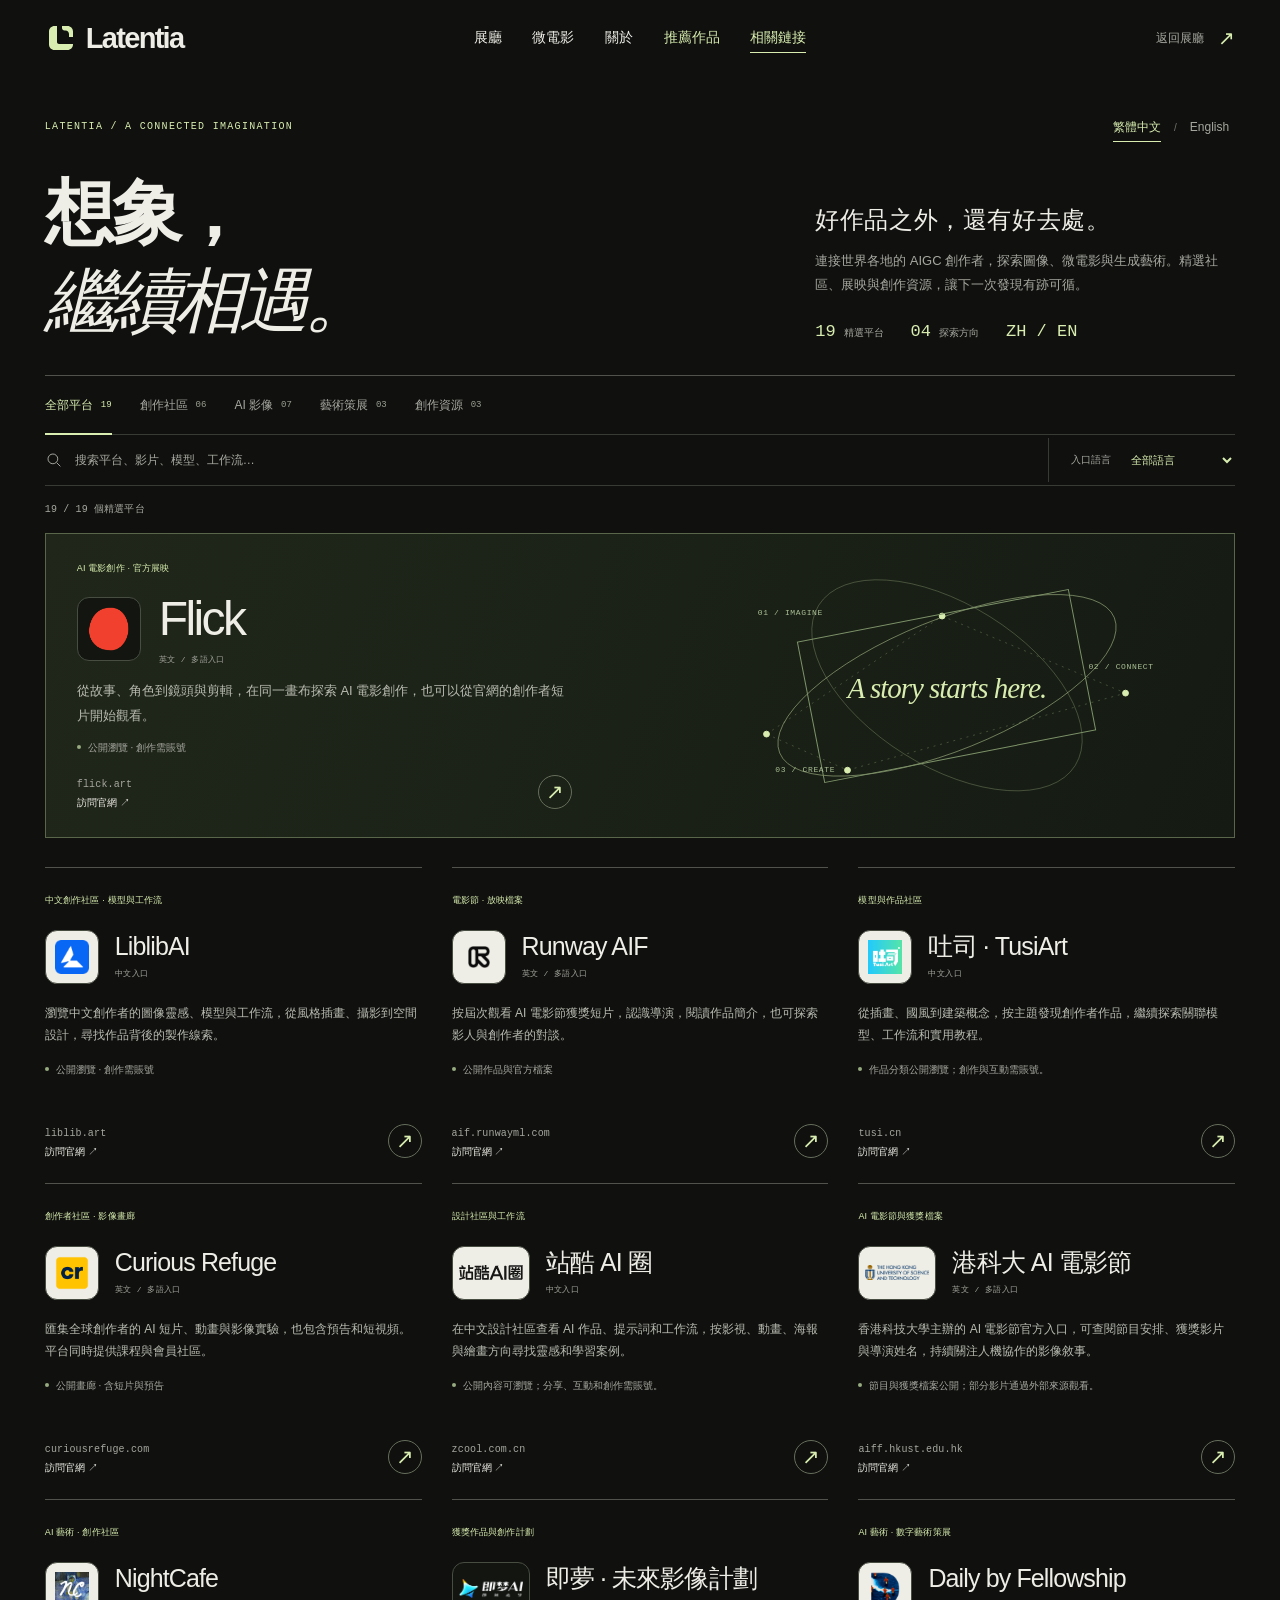
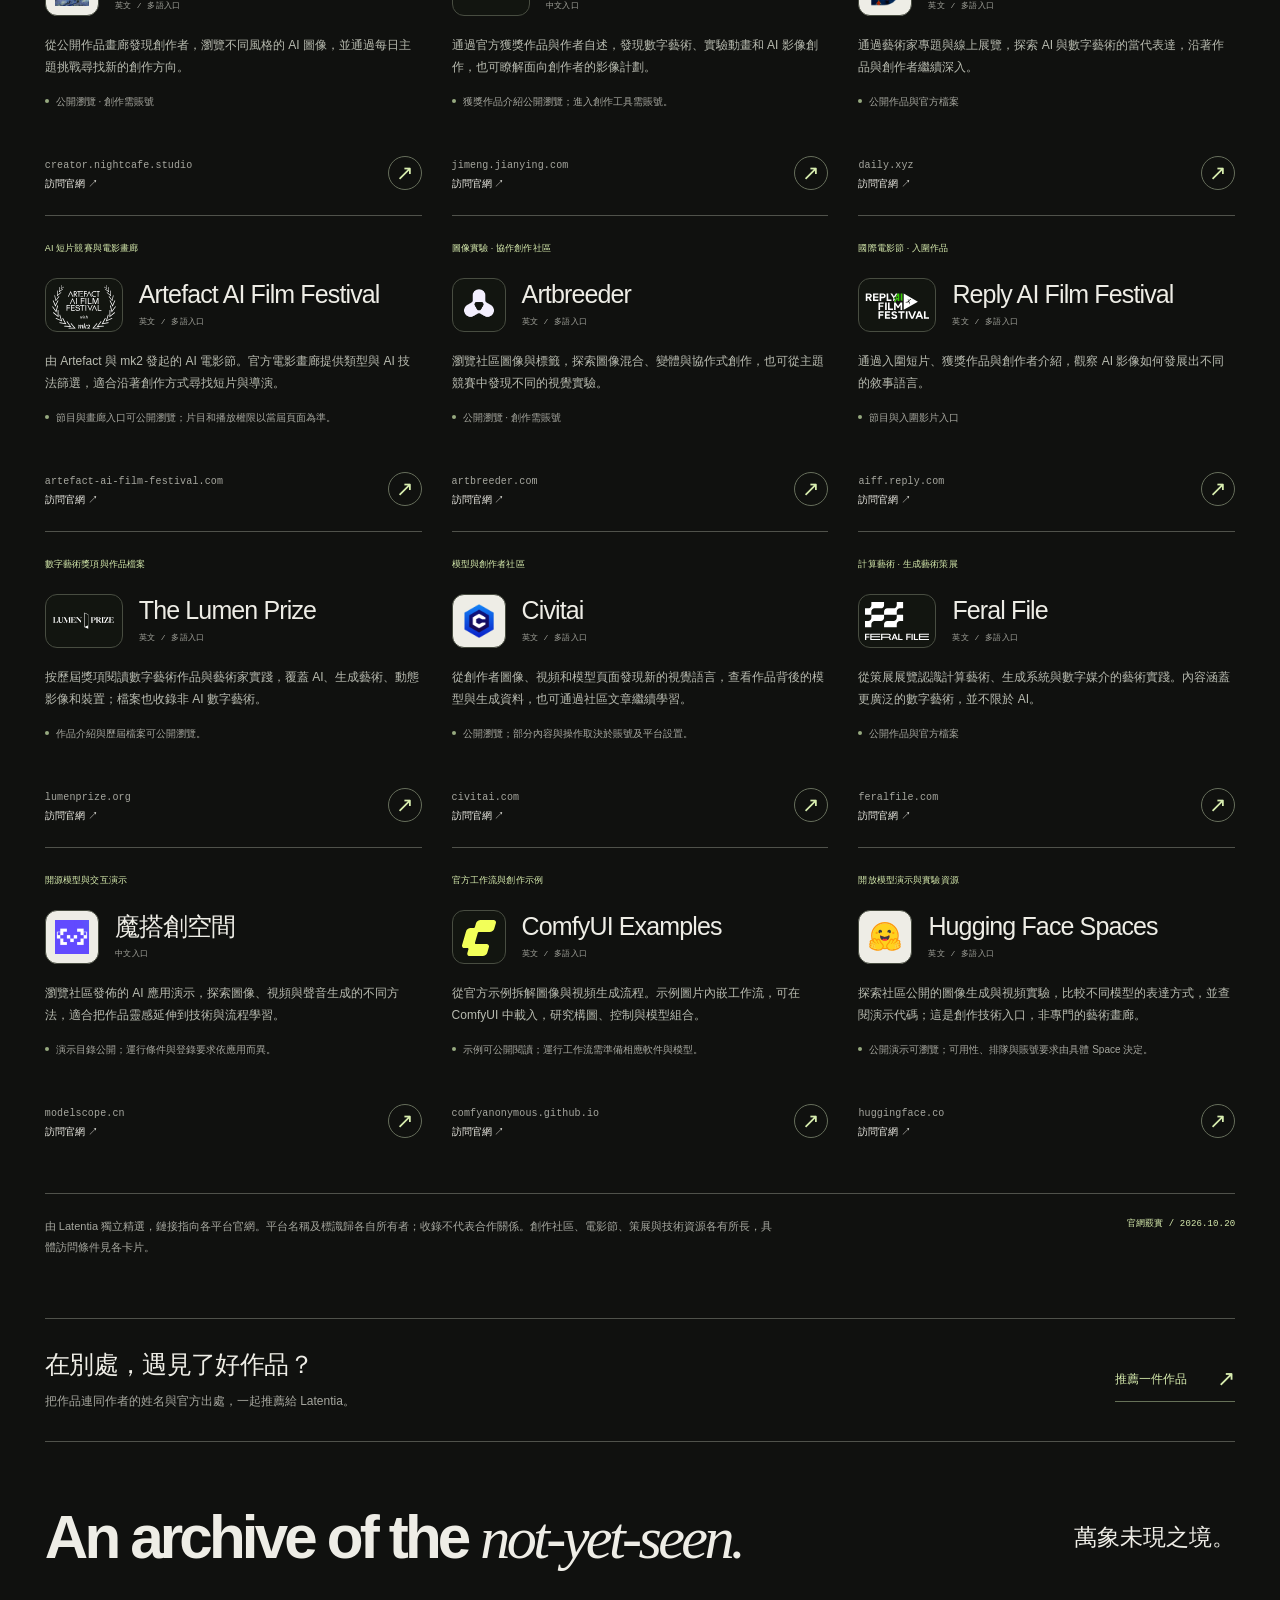
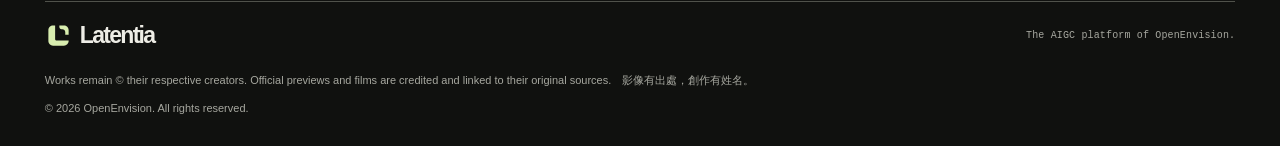
==== commit 2aabcd3d: "update" ====
--- a/links.html
+++ b/links.html
@@ -1,11 +1,11 @@
 <!doctype html>
-<html lang="zh-Hans">
+<html lang="zh-Hant">
 <head>
   <meta charset="UTF-8">
   <meta name="viewport" content="width=device-width, initial-scale=1">
   <meta name="theme-color" content="#10110f">
-  <title>相关链接 · Links — Latentia</title>
-  <meta name="description" content="由 OpenEnvision 旗下 Latentia 精选的全球 AIGC 艺术社区、AI 微电影展映、艺术策展与创作资源。">
+  <title>相關鏈接 · Links — Latentia</title>
+  <meta name="description" content="由 OpenEnvision 旗下 Latentia 精選的全球 AIGC 藝術社區、AI 微電影展映、藝術策展與創作資源。">
   <link rel="icon" href="assets/brand/latentia-favicon.svg" type="image/svg+xml">
   <link rel="icon" href="assets/brand/favicon-32.png" sizes="32x32" type="image/png">
   <link rel="apple-touch-icon" href="assets/brand/apple-touch-icon.png" sizes="180x180">
@@ -14,262 +14,262 @@
   <script src="links.js?v=20261020-world-copy" defer></script>
 </head>
 <body id="top" class="links-page">
-  <a data-zh="跳转至相关链接" data-en="Skip to related links" class="skip-link" href="#resources">跳转至相关链接</a>
+  <a data-zh="跳轉至相關鏈接" data-en="Skip to related links" class="skip-link" href="#resources">跳轉至相關鏈接</a>
   <header class="site-header shell">
-    <a class="wordmark" href="index.html" aria-label="Latentia 首页" data-label="home"><img class="logo-mark" src="assets/brand/latentia-mark.svg" width="32" height="32" alt="" aria-hidden="true"><span>Latentia</span></a>
-    <nav aria-label="主导航" data-label="nav">
-      <a data-zh="展厅" data-en="Collection" class="collection-nav" href="index.html#collection">展厅</a>
-      <a data-zh="微电影" data-en="Films" href="index.html#films">微电影</a>
-      <a data-zh="关于" data-en="About" href="index.html#about">关于</a>
-      <a data-zh="推荐作品" data-en="Recommend" class="recommend-nav" href="recommend.html">推荐作品</a>
-      <a data-zh="相关链接" data-en="Links" href="links.html" aria-current="page">相关链接</a>
+    <a class="wordmark" href="index.html" aria-label="Latentia 首頁" data-label="home"><img class="logo-mark" src="assets/brand/latentia-mark.svg" width="32" height="32" alt="" aria-hidden="true"><span>Latentia</span></a>
+    <nav aria-label="主導航" data-label="nav">
+      <a data-zh="展廳" data-en="Collection" class="collection-nav" href="index.html#collection">展廳</a>
+      <a data-zh="微電影" data-en="Films" href="index.html#films">微電影</a>
+      <a data-zh="關於" data-en="About" href="index.html#about">關於</a>
+      <a data-zh="推薦作品" data-en="Recommend" class="recommend-nav" href="recommend.html">推薦作品</a>
+      <a data-zh="相關鏈接" data-en="Links" href="links.html" aria-current="page">相關鏈接</a>
     </nav>
-    <a class="return-link" href="index.html#collection"><span data-zh="返回展厅" data-en="Back to collection">返回展厅</span><span aria-hidden="true">↗</span></a>
+    <a class="return-link" href="index.html#collection"><span data-zh="返回展廳" data-en="Back to collection">返回展廳</span><span aria-hidden="true">↗</span></a>
   </header>
   <main class="shell">
     <section class="links-intro" aria-labelledby="links-heading">
-      <div class="links-intro-tools"><p class="links-eyebrow mono">LATENTIA / A CONNECTED IMAGINATION</p><div class="language-switch" id="language-switch" role="group" aria-label="语言 / Language" hidden><button type="button" data-language="zh" aria-pressed="true" lang="zh-Hans">中文</button><span aria-hidden="true">/</span><button type="button" data-language="en" aria-pressed="false" lang="en">English</button></div></div>
+      <div class="links-intro-tools"><p class="links-eyebrow mono">LATENTIA / A CONNECTED IMAGINATION</p><div class="language-switch" id="language-switch" role="group" aria-label="語言 / Language" hidden><button type="button" data-language="zh" aria-pressed="true" lang="zh-Hant">繁體中文</button><span aria-hidden="true">/</span><button type="button" data-language="en" aria-pressed="false" lang="en">English</button></div></div>
       <p id="language-status" class="sr-only" role="status" aria-live="polite" aria-atomic="true"></p>
       <div class="links-heading-row">
-        <h1 id="links-heading"><span data-zh="想象，" data-en="Beyond">想象，</span><br><em data-zh="继续相遇。" data-en="the frame.">继续相遇。</em></h1>
-        <div class="links-lead"><p data-zh="好作品之外，还有好去处。" data-en="More places to find your people." class="links-deck">好作品之外，还有好去处。</p><p data-zh="连接世界各地的 AIGC 创作者，探索图像、微电影与生成艺术。精选社区、展映与创作资源，让下一次发现有迹可循。" data-en="Meet AIGC creators around the world. Explore communities, film showcases and creative resources, and follow your next discovery back to its source.">连接世界各地的 AIGC 创作者，探索图像、微电影与生成艺术。精选社区、展映与创作资源，让下一次发现有迹可循。</p><div class="links-index"><span><b>19</b><span data-zh="精选平台" data-en="selected links">精选平台</span></span><span><b>04</b><span data-zh="探索方向" data-en="ways to explore">探索方向</span></span><span><b>ZH / EN</b></span></div></div>
+        <h1 id="links-heading"><span data-zh="想象，" data-en="Beyond">想象，</span><br><em data-zh="繼續相遇。" data-en="the frame.">繼續相遇。</em></h1>
+        <div class="links-lead"><p data-zh="好作品之外，還有好去處。" data-en="More places to find your people." class="links-deck">好作品之外，還有好去處。</p><p data-zh="連接世界各地的 AIGC 創作者，探索圖像、微電影與生成藝術。精選社區、展映與創作資源，讓下一次發現有跡可循。" data-en="Meet AIGC creators around the world. Explore communities, film showcases and creative resources, and follow your next discovery back to its source.">連接世界各地的 AIGC 創作者，探索圖像、微電影與生成藝術。精選社區、展映與創作資源，讓下一次發現有跡可循。</p><div class="links-index"><span><b>19</b><span data-zh="精選平台" data-en="selected links">精選平台</span></span><span><b>04</b><span data-zh="探索方向" data-en="ways to explore">探索方向</span></span><span><b>ZH / EN</b></span></div></div>
       </div>
     </section>
-    <section id="resources" aria-label="精选相关平台" data-label="resources">
+    <section id="resources" aria-label="精選相關平台" data-label="resources">
       <div class="links-toolbar" id="links-toolbar" hidden>
-        <div class="links-filters" role="group" aria-label="按平台类别筛选" data-label="categories">
+        <div class="links-filters" role="group" aria-label="按平台類別篩選" data-label="categories">
           <button type="button" data-category-filter="all" aria-pressed="true"><span data-zh="全部平台" data-en="All platforms">全部平台</span><span class="filter-count" aria-hidden="true">19</span></button>
-          <button type="button" data-category-filter="community" aria-pressed="false"><span data-zh="创作社区" data-en="Communities">创作社区</span><span class="filter-count" aria-hidden="true">06</span></button>
+          <button type="button" data-category-filter="community" aria-pressed="false"><span data-zh="創作社區" data-en="Communities">創作社區</span><span class="filter-count" aria-hidden="true">06</span></button>
           <button type="button" data-category-filter="film" aria-pressed="false"><span data-zh="AI 影像" data-en="AI cinema">AI 影像</span><span class="filter-count" aria-hidden="true">07</span></button>
-          <button type="button" data-category-filter="curation" aria-pressed="false"><span data-zh="艺术策展" data-en="Art &amp; curation">艺术策展</span><span class="filter-count" aria-hidden="true">03</span></button>
-          <button type="button" data-category-filter="learning" aria-pressed="false"><span data-zh="创作资源" data-en="Resources">创作资源</span><span class="filter-count" aria-hidden="true">03</span></button>
+          <button type="button" data-category-filter="curation" aria-pressed="false"><span data-zh="藝術策展" data-en="Art &amp; curation">藝術策展</span><span class="filter-count" aria-hidden="true">03</span></button>
+          <button type="button" data-category-filter="learning" aria-pressed="false"><span data-zh="創作資源" data-en="Resources">創作資源</span><span class="filter-count" aria-hidden="true">03</span></button>
         </div>
         <div class="links-discovery">
-          <div class="links-search"><label class="sr-only" for="links-search" data-label="searchLabel" aria-label="搜索相关平台"><span data-zh="搜索相关平台" data-en="Search related platforms">搜索相关平台</span></label><svg viewBox="0 0 24 24" fill="none" aria-hidden="true"><circle cx="10.5" cy="10.5" r="6.5" stroke="currentColor" stroke-width="1.3"/><path d="m15.5 15.5 5 5" stroke="currentColor" stroke-width="1.3"/></svg><input type="search" id="links-search" placeholder="搜索平台、影片、模型、工作流…" autocomplete="off" spellcheck="false"><button type="button" id="links-search-clear" aria-label="清除搜索" data-label="clear" hidden>×</button></div>
-          <div class="links-language-filter"><label data-zh="入口语言" data-en="Site language" for="links-language-filter">入口语言</label><select id="links-language-filter"><option data-zh="全部语言" data-en="All languages" value="all">全部语言</option><option data-zh="中文为主" data-en="Primarily Chinese" value="zh">中文为主</option><option data-zh="英文及多语言" data-en="English &amp; multilingual" value="global">英文及多语言</option></select></div>
+          <div class="links-search"><label class="sr-only" for="links-search" data-label="searchLabel" aria-label="搜索相關平台"><span data-zh="搜索相關平台" data-en="Search related platforms">搜索相關平台</span></label><svg viewBox="0 0 24 24" fill="none" aria-hidden="true"><circle cx="10.5" cy="10.5" r="6.5" stroke="currentColor" stroke-width="1.3"/><path d="m15.5 15.5 5 5" stroke="currentColor" stroke-width="1.3"/></svg><input type="search" id="links-search" placeholder="搜索平台、影片、模型、工作流…" autocomplete="off" spellcheck="false"><button type="button" id="links-search-clear" aria-label="清除搜索" data-label="clear" hidden>×</button></div>
+          <div class="links-language-filter"><label data-zh="入口語言" data-en="Site language" for="links-language-filter">入口語言</label><select id="links-language-filter"><option data-zh="全部語言" data-en="All languages" value="all">全部語言</option><option data-zh="中文為主" data-en="Primarily Chinese" value="zh">中文為主</option><option data-zh="英文及多語言" data-en="English &amp; multilingual" value="global">英文及多語言</option></select></div>
         </div>
       </div>
-      <div class="links-status" id="links-status" hidden><p class="mono" id="links-count" role="status" aria-live="polite" aria-atomic="true">19 / 19 个精选平台</p><button data-zh="重置筛选" data-en="Reset filters" id="links-reset" type="button" hidden>重置筛选</button></div>
+      <div class="links-status" id="links-status" hidden><p class="mono" id="links-count" role="status" aria-live="polite" aria-atomic="true">19 / 19 個精選平台</p><button data-zh="重置篩選" data-en="Reset filters" id="links-reset" type="button" hidden>重置篩選</button></div>
       <div class="resource-grid">
-        <article class="resource-card resource-featured" data-resource="flick" data-category="film" data-region="global" data-keywords="电影 视频 filmmaker canvas workflow 工具">
-          <a href="https://flick.art/" target="_blank" rel="noopener noreferrer" aria-label="Flick — 在新标签页打开官网" aria-describedby="flick-description flick-access">
+        <article class="resource-card resource-featured" data-resource="flick" data-category="film" data-region="global" data-keywords="電影 視頻 filmmaker canvas workflow 工具">
+          <a href="https://flick.art/" target="_blank" rel="noopener noreferrer" aria-label="Flick — 在新標籤頁打開官網" aria-describedby="flick-description flick-access">
             <div class="resource-copy">
-            <div class="resource-topline"><span data-zh="AI 电影创作 · 官方展映" data-en="Filmmaking platform · Showcase" class="resource-category">AI 电影创作 · 官方展映</span></div>
-            <div class="resource-heading"><span class="resource-logo on-dark" aria-hidden="true"><img src="assets/platforms/flick.png" width="1300" height="1300" alt="" fetchpriority="high" decoding="async"><span class="logo-fallback">FL</span></span><div class="resource-name-block"><h2 data-zh="Flick" data-en="Flick">Flick</h2><span data-zh="英文 / 多语入口" data-en="ENGLISH / MULTILINGUAL" class="resource-language">英文 / 多语入口</span></div></div>
-            <p data-zh="从故事、角色到镜头与剪辑，在同一画布探索 AI 电影创作，也可以从官网的创作者短片开始观看。" data-en="Explore AI filmmaking on a shared canvas for stories, characters, shots and edits. Start with the creator films showcased on the official site." class="resource-description" id="flick-description">从故事、角色到镜头与剪辑，在同一画布探索 AI 电影创作，也可以从官网的创作者短片开始观看。</p>
-            <p data-zh="公开浏览 · 创作需账号" data-en="Browse publicly · Account to create" class="resource-access" id="flick-access">公开浏览 · 创作需账号</p>
-            <div class="resource-bottom"><div><span class="resource-domain mono">flick.art</span><span data-zh="访问官网 ↗" data-en="Visit official site ↗" class="resource-visit">访问官网 ↗</span></div><span class="resource-arrow" aria-hidden="true">↗</span></div>
+            <div class="resource-topline"><span data-zh="AI 電影創作 · 官方展映" data-en="Filmmaking platform · Showcase" class="resource-category">AI 電影創作 · 官方展映</span></div>
+            <div class="resource-heading"><span class="resource-logo on-dark" aria-hidden="true"><img src="assets/platforms/flick.png" width="1300" height="1300" alt="" fetchpriority="high" decoding="async"><span class="logo-fallback">FL</span></span><div class="resource-name-block"><h2 data-zh="Flick" data-en="Flick">Flick</h2><span data-zh="英文 / 多語入口" data-en="ENGLISH / MULTILINGUAL" class="resource-language">英文 / 多語入口</span></div></div>
+            <p data-zh="從故事、角色到鏡頭與剪輯，在同一畫布探索 AI 電影創作，也可以從官網的創作者短片開始觀看。" data-en="Explore AI filmmaking on a shared canvas for stories, characters, shots and edits. Start with the creator films showcased on the official site." class="resource-description" id="flick-description">從故事、角色到鏡頭與剪輯，在同一畫布探索 AI 電影創作，也可以從官網的創作者短片開始觀看。</p>
+            <p data-zh="公開瀏覽 · 創作需賬號" data-en="Browse publicly · Account to create" class="resource-access" id="flick-access">公開瀏覽 · 創作需賬號</p>
+            <div class="resource-bottom"><div><span class="resource-domain mono">flick.art</span><span data-zh="訪問官網 ↗" data-en="Visit official site ↗" class="resource-visit">訪問官網 ↗</span></div><span class="resource-arrow" aria-hidden="true">↗</span></div>
             </div><div class="resource-canvas" aria-hidden="true"><svg viewBox="0 0 440 220" fill="none"><ellipse cx="220" cy="110" rx="185" ry="67" transform="rotate(-22 220 110)" stroke-width=".65" opacity=".65"/><ellipse cx="220" cy="110" rx="155" ry="83" transform="rotate(32 220 110)" stroke-width=".65" opacity=".35"/><path d="M35 160 215 39 403 118 118 197 35 160Z" stroke-width=".6" stroke-dasharray="2 5" opacity=".4"/><circle cx="35" cy="160" r="3" fill="currentColor"/><circle cx="215" cy="39" r="3" fill="currentColor"/><circle cx="403" cy="118" r="3" fill="currentColor"/><circle cx="118" cy="197" r="3" fill="currentColor"/></svg><span class="canvas-frame"></span><span class="canvas-word">A story starts here.</span><span class="canvas-label canvas-label-one">01 / IMAGINE</span><span class="canvas-label canvas-label-two">02 / CONNECT</span><span class="canvas-label canvas-label-three">03 / CREATE</span></div>
           </a>
         </article>
-        <article class="resource-card" data-resource="liblib" data-category="community" data-region="zh" data-keywords="哩布哩布 中文 中国 Chinese ComfyUI LoRA 模型 model 生成图像">
-          <a href="https://www.liblib.art/" target="_blank" rel="noopener noreferrer" aria-label="LiblibAI — 在新标签页打开官网" aria-describedby="liblib-description liblib-access">
-
-            <div class="resource-topline"><span data-zh="中文创作社区 · 模型与工作流" data-en="Chinese creator community · Workflows" class="resource-category">中文创作社区 · 模型与工作流</span></div>
+        <article class="resource-card" data-resource="liblib" data-category="community" data-region="zh" data-keywords="哩布哩布 中文 中國 Chinese ComfyUI LoRA 模型 model 生成圖像">
+          <a href="https://www.liblib.art/" target="_blank" rel="noopener noreferrer" aria-label="LiblibAI — 在新標籤頁打開官網" aria-describedby="liblib-description liblib-access">
+
+            <div class="resource-topline"><span data-zh="中文創作社區 · 模型與工作流" data-en="Chinese creator community · Workflows" class="resource-category">中文創作社區 · 模型與工作流</span></div>
             <div class="resource-heading"><span class="resource-logo" aria-hidden="true"><img src="assets/platforms/liblib.ico" width="48" height="48" alt="" loading="lazy" decoding="async"><span class="logo-fallback">LI</span></span><div class="resource-name-block"><h2 data-zh="LiblibAI" data-en="LiblibAI">LiblibAI</h2><span data-zh="中文入口" data-en="CHINESE" class="resource-language">中文入口</span></div></div>
-            <p data-zh="浏览中文创作者的图像灵感、模型与工作流，从风格插画、摄影到空间设计，寻找作品背后的制作线索。" data-en="Explore images, models and workflows shared by Chinese-speaking creators, from illustration and photography to spatial design." class="resource-description" id="liblib-description">浏览中文创作者的图像灵感、模型与工作流，从风格插画、摄影到空间设计，寻找作品背后的制作线索。</p>
-            <p data-zh="公开浏览 · 创作需账号" data-en="Browse publicly · Account to create" class="resource-access" id="liblib-access">公开浏览 · 创作需账号</p>
-            <div class="resource-bottom"><div><span class="resource-domain mono">liblib.art</span><span data-zh="访问官网 ↗" data-en="Visit official site ↗" class="resource-visit">访问官网 ↗</span></div><span class="resource-arrow" aria-hidden="true">↗</span></div>
-
-          </a>
-        </article>
-        <article class="resource-card" data-resource="runway" data-category="film" data-region="global" data-keywords="Runway AIFF screening room 微电影 短片 获奖">
-          <a href="https://aif.runwayml.com/screening-room" target="_blank" rel="noopener noreferrer" aria-label="Runway AIF — 在新标签页打开官网" aria-describedby="runway-description runway-access">
-
-            <div class="resource-topline"><span data-zh="电影节 · 放映档案" data-en="Film festival · Screening archive" class="resource-category">电影节 · 放映档案</span></div>
-            <div class="resource-heading"><span class="resource-logo" aria-hidden="true"><img src="assets/platforms/runway.png" width="320" height="320" alt="" loading="lazy" decoding="async"><span class="logo-fallback">RU</span></span><div class="resource-name-block"><h2 data-zh="Runway AIF" data-en="Runway AIF">Runway AIF</h2><span data-zh="英文 / 多语入口" data-en="ENGLISH / MULTILINGUAL" class="resource-language">英文 / 多语入口</span></div></div>
-            <p data-zh="按届次观看 AI 电影节获奖短片，认识导演，阅读作品简介，也可探索影人与创作者的对谈。" data-en="Watch award-winning AI shorts by festival edition, discover their directors and stories, and explore conversations with filmmakers." class="resource-description" id="runway-description">按届次观看 AI 电影节获奖短片，认识导演，阅读作品简介，也可探索影人与创作者的对谈。</p>
-            <p data-zh="公开作品与官方档案" data-en="Public works &amp; official archive" class="resource-access" id="runway-access">公开作品与官方档案</p>
-            <div class="resource-bottom"><div><span class="resource-domain mono">aif.runwayml.com</span><span data-zh="访问官网 ↗" data-en="Visit official site ↗" class="resource-visit">访问官网 ↗</span></div><span class="resource-arrow" aria-hidden="true">↗</span></div>
-
-          </a>
-        </article>
-        <article class="resource-card" data-resource="tusi" data-category="community" data-region="zh" data-keywords="吐司 TusiArt tusi 模型 LoRA ComfyUI 工作流 AI图像 illustration models workflows">
-          <a href="https://tusi.cn/posts" target="_blank" rel="noopener noreferrer" aria-label="吐司 · TusiArt — 在新标签页打开官网" aria-describedby="tusi-description tusi-access">
-
-            <div class="resource-topline"><span data-zh="模型与作品社区" data-en="Model &amp; art community" class="resource-category">模型与作品社区</span></div>
+            <p data-zh="瀏覽中文創作者的圖像靈感、模型與工作流，從風格插畫、攝影到空間設計，尋找作品背後的製作線索。" data-en="Explore images, models and workflows shared by Chinese-speaking creators, from illustration and photography to spatial design." class="resource-description" id="liblib-description">瀏覽中文創作者的圖像靈感、模型與工作流，從風格插畫、攝影到空間設計，尋找作品背後的製作線索。</p>
+            <p data-zh="公開瀏覽 · 創作需賬號" data-en="Browse publicly · Account to create" class="resource-access" id="liblib-access">公開瀏覽 · 創作需賬號</p>
+            <div class="resource-bottom"><div><span class="resource-domain mono">liblib.art</span><span data-zh="訪問官網 ↗" data-en="Visit official site ↗" class="resource-visit">訪問官網 ↗</span></div><span class="resource-arrow" aria-hidden="true">↗</span></div>
+
+          </a>
+        </article>
+        <article class="resource-card" data-resource="runway" data-category="film" data-region="global" data-keywords="Runway AIFF screening room 微電影 短片 獲獎">
+          <a href="https://aif.runwayml.com/screening-room" target="_blank" rel="noopener noreferrer" aria-label="Runway AIF — 在新標籤頁打開官網" aria-describedby="runway-description runway-access">
+
+            <div class="resource-topline"><span data-zh="電影節 · 放映檔案" data-en="Film festival · Screening archive" class="resource-category">電影節 · 放映檔案</span></div>
+            <div class="resource-heading"><span class="resource-logo" aria-hidden="true"><img src="assets/platforms/runway.png" width="320" height="320" alt="" loading="lazy" decoding="async"><span class="logo-fallback">RU</span></span><div class="resource-name-block"><h2 data-zh="Runway AIF" data-en="Runway AIF">Runway AIF</h2><span data-zh="英文 / 多語入口" data-en="ENGLISH / MULTILINGUAL" class="resource-language">英文 / 多語入口</span></div></div>
+            <p data-zh="按屆次觀看 AI 電影節獲獎短片，認識導演，閱讀作品簡介，也可探索影人與創作者的對談。" data-en="Watch award-winning AI shorts by festival edition, discover their directors and stories, and explore conversations with filmmakers." class="resource-description" id="runway-description">按屆次觀看 AI 電影節獲獎短片，認識導演，閱讀作品簡介，也可探索影人與創作者的對談。</p>
+            <p data-zh="公開作品與官方檔案" data-en="Public works &amp; official archive" class="resource-access" id="runway-access">公開作品與官方檔案</p>
+            <div class="resource-bottom"><div><span class="resource-domain mono">aif.runwayml.com</span><span data-zh="訪問官網 ↗" data-en="Visit official site ↗" class="resource-visit">訪問官網 ↗</span></div><span class="resource-arrow" aria-hidden="true">↗</span></div>
+
+          </a>
+        </article>
+        <article class="resource-card" data-resource="tusi" data-category="community" data-region="zh" data-keywords="吐司 TusiArt tusi 模型 LoRA ComfyUI 工作流 AI圖像 illustration models workflows">
+          <a href="https://tusi.cn/posts" target="_blank" rel="noopener noreferrer" aria-label="吐司 · TusiArt — 在新標籤頁打開官網" aria-describedby="tusi-description tusi-access">
+
+            <div class="resource-topline"><span data-zh="模型與作品社區" data-en="Model &amp; art community" class="resource-category">模型與作品社區</span></div>
             <div class="resource-heading"><span class="resource-logo" aria-hidden="true"><img src="assets/platforms/tusi.png" width="400" height="400" alt="" loading="lazy" decoding="async"><span class="logo-fallback">TU</span></span><div class="resource-name-block"><h2 data-zh="吐司 · TusiArt" data-en="TusiArt">吐司 · TusiArt</h2><span data-zh="中文入口" data-en="CHINESE" class="resource-language">中文入口</span></div></div>
-            <p data-zh="从插画、国风到建筑概念，按主题发现创作者作品，继续探索关联模型、工作流和实用教程。" data-en="Discover illustration, Chinese-inspired imagery and architectural concepts, then explore the models, workflows and tutorials behind a creative practice." class="resource-description" id="tusi-description">从插画、国风到建筑概念，按主题发现创作者作品，继续探索关联模型、工作流和实用教程。</p>
-            <p data-zh="作品分类公开浏览；创作与互动需账号。" data-en="Public art categories; an account is required to create and interact." class="resource-access" id="tusi-access">作品分类公开浏览；创作与互动需账号。</p>
-            <div class="resource-bottom"><div><span class="resource-domain mono">tusi.cn</span><span data-zh="访问官网 ↗" data-en="Visit official site ↗" class="resource-visit">访问官网 ↗</span></div><span class="resource-arrow" aria-hidden="true">↗</span></div>
-
-          </a>
-        </article>
-        <article class="resource-card" data-resource="curious-refuge" data-category="film" data-region="global" data-keywords="AI film gallery 动画 animation 电影 filmmaking 社区">
-          <a href="https://curiousrefuge.com/ai-film-gallery" target="_blank" rel="noopener noreferrer" aria-label="Curious Refuge — 在新标签页打开官网" aria-describedby="curious-refuge-description curious-refuge-access">
-
-            <div class="resource-topline"><span data-zh="创作者社区 · 影像画廊" data-en="Creator community · Film gallery" class="resource-category">创作者社区 · 影像画廊</span></div>
-            <div class="resource-heading"><span class="resource-logo" aria-hidden="true"><img src="assets/platforms/curious-refuge.webp" width="100" height="100" alt="" loading="lazy" decoding="async"><span class="logo-fallback">CU</span></span><div class="resource-name-block"><h2 data-zh="Curious Refuge" data-en="Curious Refuge">Curious Refuge</h2><span data-zh="英文 / 多语入口" data-en="ENGLISH / MULTILINGUAL" class="resource-language">英文 / 多语入口</span></div></div>
-            <p data-zh="汇集全球创作者的 AI 短片、动画与影像实验，也包含预告和短视频。平台同时提供课程与会员社区。" data-en="Explore AI shorts, animation and visual experiments from creators worldwide, alongside trailers and reels. The platform also offers courses and a membership community." class="resource-description" id="curious-refuge-description">汇集全球创作者的 AI 短片、动画与影像实验，也包含预告和短视频。平台同时提供课程与会员社区。</p>
-            <p data-zh="公开画廊 · 含短片与预告" data-en="Public gallery · Shorts &amp; trailers" class="resource-access" id="curious-refuge-access">公开画廊 · 含短片与预告</p>
-            <div class="resource-bottom"><div><span class="resource-domain mono">curiousrefuge.com</span><span data-zh="访问官网 ↗" data-en="Visit official site ↗" class="resource-visit">访问官网 ↗</span></div><span class="resource-arrow" aria-hidden="true">↗</span></div>
-
-          </a>
-        </article>
-        <article class="resource-card" data-resource="zcool-ai" data-category="community" data-region="zh" data-keywords="站酷 ZCOOL AI圈 设计 工作流 影视 动画 海报 prompts design workflows">
-          <a href="https://www.zcool.com.cn/ai" target="_blank" rel="noopener noreferrer" aria-label="站酷 AI 圈 — 在新标签页打开官网" aria-describedby="zcool-ai-description zcool-ai-access">
-
-            <div class="resource-topline"><span data-zh="设计社区与工作流" data-en="Design community &amp; workflows" class="resource-category">设计社区与工作流</span></div>
+            <p data-zh="從插畫、國風到建築概念，按主題發現創作者作品，繼續探索關聯模型、工作流和實用教程。" data-en="Discover illustration, Chinese-inspired imagery and architectural concepts, then explore the models, workflows and tutorials behind a creative practice." class="resource-description" id="tusi-description">從插畫、國風到建築概念，按主題發現創作者作品，繼續探索關聯模型、工作流和實用教程。</p>
+            <p data-zh="作品分類公開瀏覽；創作與互動需賬號。" data-en="Public art categories; an account is required to create and interact." class="resource-access" id="tusi-access">作品分類公開瀏覽；創作與互動需賬號。</p>
+            <div class="resource-bottom"><div><span class="resource-domain mono">tusi.cn</span><span data-zh="訪問官網 ↗" data-en="Visit official site ↗" class="resource-visit">訪問官網 ↗</span></div><span class="resource-arrow" aria-hidden="true">↗</span></div>
+
+          </a>
+        </article>
+        <article class="resource-card" data-resource="curious-refuge" data-category="film" data-region="global" data-keywords="AI film gallery 動畫 animation 電影 filmmaking 社區">
+          <a href="https://curiousrefuge.com/ai-film-gallery" target="_blank" rel="noopener noreferrer" aria-label="Curious Refuge — 在新標籤頁打開官網" aria-describedby="curious-refuge-description curious-refuge-access">
+
+            <div class="resource-topline"><span data-zh="創作者社區 · 影像畫廊" data-en="Creator community · Film gallery" class="resource-category">創作者社區 · 影像畫廊</span></div>
+            <div class="resource-heading"><span class="resource-logo" aria-hidden="true"><img src="assets/platforms/curious-refuge.webp" width="100" height="100" alt="" loading="lazy" decoding="async"><span class="logo-fallback">CU</span></span><div class="resource-name-block"><h2 data-zh="Curious Refuge" data-en="Curious Refuge">Curious Refuge</h2><span data-zh="英文 / 多語入口" data-en="ENGLISH / MULTILINGUAL" class="resource-language">英文 / 多語入口</span></div></div>
+            <p data-zh="匯集全球創作者的 AI 短片、動畫與影像實驗，也包含預告和短視頻。平台同時提供課程與會員社區。" data-en="Explore AI shorts, animation and visual experiments from creators worldwide, alongside trailers and reels. The platform also offers courses and a membership community." class="resource-description" id="curious-refuge-description">匯集全球創作者的 AI 短片、動畫與影像實驗，也包含預告和短視頻。平台同時提供課程與會員社區。</p>
+            <p data-zh="公開畫廊 · 含短片與預告" data-en="Public gallery · Shorts &amp; trailers" class="resource-access" id="curious-refuge-access">公開畫廊 · 含短片與預告</p>
+            <div class="resource-bottom"><div><span class="resource-domain mono">curiousrefuge.com</span><span data-zh="訪問官網 ↗" data-en="Visit official site ↗" class="resource-visit">訪問官網 ↗</span></div><span class="resource-arrow" aria-hidden="true">↗</span></div>
+
+          </a>
+        </article>
+        <article class="resource-card" data-resource="zcool-ai" data-category="community" data-region="zh" data-keywords="站酷 ZCOOL AI圈 設計 工作流 影視 動畫 海報 prompts design workflows">
+          <a href="https://www.zcool.com.cn/ai" target="_blank" rel="noopener noreferrer" aria-label="站酷 AI 圈 — 在新標籤頁打開官網" aria-describedby="zcool-ai-description zcool-ai-access">
+
+            <div class="resource-topline"><span data-zh="設計社區與工作流" data-en="Design community &amp; workflows" class="resource-category">設計社區與工作流</span></div>
             <div class="resource-heading"><span class="resource-logo is-wordmark" aria-hidden="true"><img src="assets/platforms/zcool-ai.svg" width="84" height="20" alt="" loading="lazy" decoding="async"><span class="logo-fallback">ZC</span></span><div class="resource-name-block"><h2 data-zh="站酷 AI 圈" data-en="ZCOOL AI">站酷 AI 圈</h2><span data-zh="中文入口" data-en="CHINESE" class="resource-language">中文入口</span></div></div>
-            <p data-zh="在中文设计社区查看 AI 作品、提示词和工作流，按影视、动画、海报与绘画方向寻找灵感和学习案例。" data-en="Explore AI artwork, prompts and workflows in a Chinese design community, with inspiration and practical examples across film, animation, posters and painting." class="resource-description" id="zcool-ai-description">在中文设计社区查看 AI 作品、提示词和工作流，按影视、动画、海报与绘画方向寻找灵感和学习案例。</p>
-            <p data-zh="公开内容可浏览；分享、互动和创作需账号。" data-en="Browse public content; an account is required to share, interact and create." class="resource-access" id="zcool-ai-access">公开内容可浏览；分享、互动和创作需账号。</p>
-            <div class="resource-bottom"><div><span class="resource-domain mono">zcool.com.cn</span><span data-zh="访问官网 ↗" data-en="Visit official site ↗" class="resource-visit">访问官网 ↗</span></div><span class="resource-arrow" aria-hidden="true">↗</span></div>
-
-          </a>
-        </article>
-        <article class="resource-card" data-resource="hkust-aiff" data-category="film" data-region="global" data-keywords="HKUST AIFF 香港科技大学 港科大 AI电影节 微电影 AI film festival laureates screenings Hong Kong">
-          <a href="https://aiff.hkust.edu.hk/" target="_blank" rel="noopener noreferrer" aria-label="港科大 AI 电影节 — 在新标签页打开官网" aria-describedby="hkust-aiff-description hkust-aiff-access">
-
-            <div class="resource-topline"><span data-zh="AI 电影节与获奖档案" data-en="AI film festival &amp; award archive" class="resource-category">AI 电影节与获奖档案</span></div>
-            <div class="resource-heading"><span class="resource-logo is-wordmark" aria-hidden="true"><img src="assets/platforms/hkust-aiff.png" width="600" height="145" alt="" loading="lazy" decoding="async"><span class="logo-fallback">HK</span></span><div class="resource-name-block"><h2 data-zh="港科大 AI 电影节" data-en="HKUST AI Film Festival">港科大 AI 电影节</h2><span data-zh="英文 / 多语入口" data-en="ENGLISH / MULTILINGUAL" class="resource-language">英文 / 多语入口</span></div></div>
-            <p data-zh="香港科技大学主办的 AI 电影节官方入口，可查阅节目安排、获奖影片与导演姓名，持续关注人机协作的影像叙事。" data-en="The official HKUST AI Film Festival site brings together programmes, awarded films and directors’ credits, tracing approaches to human–AI cinematic storytelling." class="resource-description" id="hkust-aiff-description">香港科技大学主办的 AI 电影节官方入口，可查阅节目安排、获奖影片与导演姓名，持续关注人机协作的影像叙事。</p>
-            <p data-zh="节目与获奖档案公开；部分影片通过外部来源观看。" data-en="Public programme and award archive; some films are accessed through external sources." class="resource-access" id="hkust-aiff-access">节目与获奖档案公开；部分影片通过外部来源观看。</p>
-            <div class="resource-bottom"><div><span class="resource-domain mono">aiff.hkust.edu.hk</span><span data-zh="访问官网 ↗" data-en="Visit official site ↗" class="resource-visit">访问官网 ↗</span></div><span class="resource-arrow" aria-hidden="true">↗</span></div>
-
-          </a>
-        </article>
-        <article class="resource-card" data-resource="nightcafe" data-category="community" data-region="global" data-keywords="图像 images prompts 提示词 challenge 主题挑战">
-          <a href="https://creator.nightcafe.studio/explore" target="_blank" rel="noopener noreferrer" aria-label="NightCafe — 在新标签页打开官网" aria-describedby="nightcafe-description nightcafe-access">
-
-            <div class="resource-topline"><span data-zh="AI 艺术 · 创作社区" data-en="AI art · Creator community" class="resource-category">AI 艺术 · 创作社区</span></div>
-            <div class="resource-heading"><span class="resource-logo" aria-hidden="true"><img src="assets/platforms/nightcafe.png" width="180" height="180" alt="" loading="lazy" decoding="async"><span class="logo-fallback">NI</span></span><div class="resource-name-block"><h2 data-zh="NightCafe" data-en="NightCafe">NightCafe</h2><span data-zh="英文 / 多语入口" data-en="ENGLISH / MULTILINGUAL" class="resource-language">英文 / 多语入口</span></div></div>
-            <p data-zh="从公开作品画廊发现创作者，浏览不同风格的 AI 图像，并通过每日主题挑战寻找新的创作方向。" data-en="Discover creators in a public AI art gallery, explore different visual styles and find fresh ideas through daily themed challenges." class="resource-description" id="nightcafe-description">从公开作品画廊发现创作者，浏览不同风格的 AI 图像，并通过每日主题挑战寻找新的创作方向。</p>
-            <p data-zh="公开浏览 · 创作需账号" data-en="Browse publicly · Account to create" class="resource-access" id="nightcafe-access">公开浏览 · 创作需账号</p>
-            <div class="resource-bottom"><div><span class="resource-domain mono">creator.nightcafe.studio</span><span data-zh="访问官网 ↗" data-en="Visit official site ↗" class="resource-visit">访问官网 ↗</span></div><span class="resource-arrow" aria-hidden="true">↗</span></div>
-
-          </a>
-        </article>
-        <article class="resource-card" data-resource="jimeng-visionary" data-category="film" data-region="zh" data-keywords="即梦 未来影像计划 Jimeng Dreamina Visionary 数字艺术 实验动画 获奖作品 film awards">
-          <a href="https://jimeng.jianying.com/visionary" target="_blank" rel="noopener noreferrer" aria-label="即梦 · 未来影像计划 — 在新标签页打开官网" aria-describedby="jimeng-visionary-description jimeng-visionary-access">
-
-            <div class="resource-topline"><span data-zh="获奖作品与创作计划" data-en="Awarded work &amp; creative initiatives" class="resource-category">获奖作品与创作计划</span></div>
-            <div class="resource-heading"><span class="resource-logo on-dark is-wordmark" aria-hidden="true"><img src="assets/platforms/jimeng.png" width="560" height="169" alt="" loading="lazy" decoding="async"><span class="logo-fallback">JI</span></span><div class="resource-name-block"><h2 data-zh="即梦 · 未来影像计划" data-en="Jimeng · Visionary">即梦 · 未来影像计划</h2><span data-zh="中文入口" data-en="CHINESE" class="resource-language">中文入口</span></div></div>
-            <p data-zh="通过官方获奖作品与作者自述，发现数字艺术、实验动画和 AI 影像创作，也可了解面向创作者的影像计划。" data-en="Discover digital art, experimental animation and AI moving images through official awarded work and artists’ statements, alongside creative initiatives." class="resource-description" id="jimeng-visionary-description">通过官方获奖作品与作者自述，发现数字艺术、实验动画和 AI 影像创作，也可了解面向创作者的影像计划。</p>
-            <p data-zh="获奖作品介绍公开浏览；进入创作工具需账号。" data-en="Awarded-work introductions are public; creative tools require an account." class="resource-access" id="jimeng-visionary-access">获奖作品介绍公开浏览；进入创作工具需账号。</p>
-            <div class="resource-bottom"><div><span class="resource-domain mono">jimeng.jianying.com</span><span data-zh="访问官网 ↗" data-en="Visit official site ↗" class="resource-visit">访问官网 ↗</span></div><span class="resource-arrow" aria-hidden="true">↗</span></div>
-
-          </a>
-        </article>
-        <article class="resource-card" data-resource="daily" data-category="curation" data-region="global" data-keywords="Fellowship fellowship.xyz 策展 gallery 展览 photography 摄影 艺术家">
-          <a href="https://daily.xyz/exhibitions" target="_blank" rel="noopener noreferrer" aria-label="Daily by Fellowship — 在新标签页打开官网" aria-describedby="daily-description daily-access">
-
-            <div class="resource-topline"><span data-zh="AI 艺术 · 数字艺术策展" data-en="AI art · Digital art curation" class="resource-category">AI 艺术 · 数字艺术策展</span></div>
-            <div class="resource-heading"><span class="resource-logo" aria-hidden="true"><img src="assets/platforms/daily.ico" width="48" height="48" alt="" loading="lazy" decoding="async"><span class="logo-fallback">DA</span></span><div class="resource-name-block"><h2 data-zh="Daily by Fellowship" data-en="Daily by Fellowship">Daily by Fellowship</h2><span data-zh="英文 / 多语入口" data-en="ENGLISH / MULTILINGUAL" class="resource-language">英文 / 多语入口</span></div></div>
-            <p data-zh="通过艺术家专题与线上展览，探索 AI 与数字艺术的当代表达，沿着作品与创作者继续深入。" data-en="Explore contemporary AI and digital art through artist-focused projects and online exhibitions, following the work back to its creators." class="resource-description" id="daily-description">通过艺术家专题与线上展览，探索 AI 与数字艺术的当代表达，沿着作品与创作者继续深入。</p>
-            <p data-zh="公开作品与官方档案" data-en="Public works &amp; official archive" class="resource-access" id="daily-access">公开作品与官方档案</p>
-            <div class="resource-bottom"><div><span class="resource-domain mono">daily.xyz</span><span data-zh="访问官网 ↗" data-en="Visit official site ↗" class="resource-visit">访问官网 ↗</span></div><span class="resource-arrow" aria-hidden="true">↗</span></div>
-
-          </a>
-        </article>
-        <article class="resource-card" data-resource="artefact-ai-film-festival" data-category="film" data-region="global" data-keywords="Artefact mk2 AI 电影节 短片 影展 导演 生成技术 festival film gallery cinema shorts techniques">
-          <a href="https://artefact-ai-film-festival.com/gallery" target="_blank" rel="noopener noreferrer" aria-label="Artefact AI Film Festival — 在新标签页打开官网" aria-describedby="artefact-ai-film-festival-description artefact-ai-film-festival-access">
-
-            <div class="resource-topline"><span data-zh="AI 短片竞赛与电影画廊" data-en="AI short-film festival &amp; gallery" class="resource-category">AI 短片竞赛与电影画廊</span></div>
-            <div class="resource-heading"><span class="resource-logo on-dark is-wordmark" aria-hidden="true"><img src="assets/platforms/artefact-ai-film-festival.svg" width="166" height="114" alt="" loading="lazy" decoding="async"><span class="logo-fallback">AR</span></span><div class="resource-name-block"><h2 data-zh="Artefact AI Film Festival" data-en="Artefact AI Film Festival">Artefact AI Film Festival</h2><span data-zh="英文 / 多语入口" data-en="ENGLISH / MULTILINGUAL" class="resource-language">英文 / 多语入口</span></div></div>
-            <p data-zh="由 Artefact 与 mk2 发起的 AI 电影节。官方电影画廊提供类型与 AI 技法筛选，适合沿着创作方式寻找短片与导演。" data-en="An AI film festival launched by Artefact with mk2. Its official gallery offers genre and AI-technique filters for exploring films and filmmaking approaches." class="resource-description" id="artefact-ai-film-festival-description">由 Artefact 与 mk2 发起的 AI 电影节。官方电影画廊提供类型与 AI 技法筛选，适合沿着创作方式寻找短片与导演。</p>
-            <p data-zh="节目与画廊入口可公开浏览；片目和播放权限以当届页面为准。" data-en="Programme and gallery pages are public; film listings and playback availability depend on the edition." class="resource-access" id="artefact-ai-film-festival-access">节目与画廊入口可公开浏览；片目和播放权限以当届页面为准。</p>
-            <div class="resource-bottom"><div><span class="resource-domain mono">artefact-ai-film-festival.com</span><span data-zh="访问官网 ↗" data-en="Visit official site ↗" class="resource-visit">访问官网 ↗</span></div><span class="resource-arrow" aria-hidden="true">↗</span></div>
-
-          </a>
-        </article>
-        <article class="resource-card" data-resource="artbreeder" data-category="community" data-region="global" data-keywords="GAN blend remix 图像 混合 portrait landscape 协作">
-          <a href="https://www.artbreeder.com/browse" target="_blank" rel="noopener noreferrer" aria-label="Artbreeder — 在新标签页打开官网" aria-describedby="artbreeder-description artbreeder-access">
-
-            <div class="resource-topline"><span data-zh="图像实验 · 协作创作社区" data-en="Image experiments · Creative community" class="resource-category">图像实验 · 协作创作社区</span></div>
-            <div class="resource-heading"><span class="resource-logo on-dark" aria-hidden="true"><img src="assets/platforms/artbreeder.png" width="256" height="256" alt="" loading="lazy" decoding="async"><span class="logo-fallback">AR</span></span><div class="resource-name-block"><h2 data-zh="Artbreeder" data-en="Artbreeder">Artbreeder</h2><span data-zh="英文 / 多语入口" data-en="ENGLISH / MULTILINGUAL" class="resource-language">英文 / 多语入口</span></div></div>
-            <p data-zh="浏览社区图像与标签，探索图像混合、变体与协作式创作，也可从主题竞赛中发现不同的视觉实验。" data-en="Browse community images and tags, explore image blending and variations, and discover visual experiments through themed contests." class="resource-description" id="artbreeder-description">浏览社区图像与标签，探索图像混合、变体与协作式创作，也可从主题竞赛中发现不同的视觉实验。</p>
-            <p data-zh="公开浏览 · 创作需账号" data-en="Browse publicly · Account to create" class="resource-access" id="artbreeder-access">公开浏览 · 创作需账号</p>
-            <div class="resource-bottom"><div><span class="resource-domain mono">artbreeder.com</span><span data-zh="访问官网 ↗" data-en="Visit official site ↗" class="resource-visit">访问官网 ↗</span></div><span class="resource-arrow" aria-hidden="true">↗</span></div>
-
-          </a>
-        </article>
-        <article class="resource-card" data-resource="reply" data-category="film" data-region="global" data-keywords="微电影 short cinema 电影节 awards festival 获奖">
-          <a href="https://aiff.reply.com/" target="_blank" rel="noopener noreferrer" aria-label="Reply AI Film Festival — 在新标签页打开官网" aria-describedby="reply-description reply-access">
-
-            <div class="resource-topline"><span data-zh="国际电影节 · 入围作品" data-en="International festival · Finalist films" class="resource-category">国际电影节 · 入围作品</span></div>
-            <div class="resource-heading"><span class="resource-logo on-dark is-wordmark" aria-hidden="true"><img src="assets/platforms/reply.svg" width="456" height="200" alt="" loading="lazy" decoding="async"><span class="logo-fallback">RE</span></span><div class="resource-name-block"><h2 data-zh="Reply AI Film Festival" data-en="Reply AI Film Festival">Reply AI Film Festival</h2><span data-zh="英文 / 多语入口" data-en="ENGLISH / MULTILINGUAL" class="resource-language">英文 / 多语入口</span></div></div>
-            <p data-zh="通过入围短片、获奖作品与创作者介绍，观察 AI 影像如何发展出不同的叙事语言。" data-en="Discover new storytelling voices through finalist shorts, award-winning films and creator profiles from an international AI film festival." class="resource-description" id="reply-description">通过入围短片、获奖作品与创作者介绍，观察 AI 影像如何发展出不同的叙事语言。</p>
-            <p data-zh="节目与入围影片入口" data-en="Programme &amp; finalist films" class="resource-access" id="reply-access">节目与入围影片入口</p>
-            <div class="resource-bottom"><div><span class="resource-domain mono">aiff.reply.com</span><span data-zh="访问官网 ↗" data-en="Visit official site ↗" class="resource-visit">访问官网 ↗</span></div><span class="resource-arrow" aria-hidden="true">↗</span></div>
-
-          </a>
-        </article>
-        <article class="resource-card" data-resource="lumen-prize" data-category="curation" data-region="global" data-keywords="Lumen Prize 流明 奖项 档案 艺术家 数字艺术 生成艺术 装置 影像 digital art award archive installation computational">
-          <a href="https://lumenprize.org/winners-archive" target="_blank" rel="noopener noreferrer" aria-label="The Lumen Prize — 在新标签页打开官网" aria-describedby="lumen-prize-description lumen-prize-access">
-
-            <div class="resource-topline"><span data-zh="数字艺术奖项与作品档案" data-en="Digital art prize &amp; archive" class="resource-category">数字艺术奖项与作品档案</span></div>
-            <div class="resource-heading"><span class="resource-logo on-dark is-wordmark" aria-hidden="true"><img src="assets/platforms/lumen-prize.webp" width="500" height="149" alt="" loading="lazy" decoding="async"><span class="logo-fallback">LU</span></span><div class="resource-name-block"><h2 data-zh="The Lumen Prize" data-en="The Lumen Prize">The Lumen Prize</h2><span data-zh="英文 / 多语入口" data-en="ENGLISH / MULTILINGUAL" class="resource-language">英文 / 多语入口</span></div></div>
-            <p data-zh="按历届奖项阅读数字艺术作品与艺术家实践，覆盖 AI、生成艺术、动态影像和装置；档案也收录非 AI 数字艺术。" data-en="Discover artists and projects across AI, generative art, moving image and installation through the winners archive, which also includes digital art made without AI." class="resource-description" id="lumen-prize-description">按历届奖项阅读数字艺术作品与艺术家实践，覆盖 AI、生成艺术、动态影像和装置；档案也收录非 AI 数字艺术。</p>
-            <p data-zh="作品介绍与历届档案可公开浏览。" data-en="Artwork profiles and the winners archive are publicly browsable." class="resource-access" id="lumen-prize-access">作品介绍与历届档案可公开浏览。</p>
-            <div class="resource-bottom"><div><span class="resource-domain mono">lumenprize.org</span><span data-zh="访问官网 ↗" data-en="Visit official site ↗" class="resource-visit">访问官网 ↗</span></div><span class="resource-arrow" aria-hidden="true">↗</span></div>
-
-          </a>
-        </article>
-        <article class="resource-card" data-resource="civitai" data-category="community" data-region="global" data-keywords="Civitai 模型 社区 作品 图像 视频 LoRA Stable Diffusion Flux community models images videos articles">
-          <a href="https://civitai.com/" target="_blank" rel="noopener noreferrer" aria-label="Civitai — 在新标签页打开官网" aria-describedby="civitai-description civitai-access">
-
-            <div class="resource-topline"><span data-zh="模型与创作者社区" data-en="Models &amp; creator community" class="resource-category">模型与创作者社区</span></div>
-            <div class="resource-heading"><span class="resource-logo" aria-hidden="true"><img src="assets/platforms/civitai.png" width="180" height="180" alt="" loading="lazy" decoding="async"><span class="logo-fallback">CI</span></span><div class="resource-name-block"><h2 data-zh="Civitai" data-en="Civitai">Civitai</h2><span data-zh="英文 / 多语入口" data-en="ENGLISH / MULTILINGUAL" class="resource-language">英文 / 多语入口</span></div></div>
-            <p data-zh="从创作者图像、视频和模型页面发现新的视觉语言，查看作品背后的模型与生成资料，也可通过社区文章继续学习。" data-en="Explore creator images, videos and model pages, then follow the generation details and community articles behind the work." class="resource-description" id="civitai-description">从创作者图像、视频和模型页面发现新的视觉语言，查看作品背后的模型与生成资料，也可通过社区文章继续学习。</p>
-            <p data-zh="公开浏览；部分内容与操作取决于账号及平台设置。" data-en="Public browsing; some content and actions depend on account and platform settings." class="resource-access" id="civitai-access">公开浏览；部分内容与操作取决于账号及平台设置。</p>
-            <div class="resource-bottom"><div><span class="resource-domain mono">civitai.com</span><span data-zh="访问官网 ↗" data-en="Visit official site ↗" class="resource-visit">访问官网 ↗</span></div><span class="resource-arrow" aria-hidden="true">↗</span></div>
-
-          </a>
-        </article>
-        <article class="resource-card" data-resource="feral-file" data-category="curation" data-region="global" data-keywords="计算 computational generative digital 展览 数字艺术 生成艺术">
-          <a href="https://feralfile.com/exhibitions" target="_blank" rel="noopener noreferrer" aria-label="Feral File — 在新标签页打开官网" aria-describedby="feral-file-description feral-file-access">
-
-            <div class="resource-topline"><span data-zh="计算艺术 · 生成艺术策展" data-en="Computational art · Curated exhibitions" class="resource-category">计算艺术 · 生成艺术策展</span></div>
-            <div class="resource-heading"><span class="resource-logo on-dark is-wordmark" aria-hidden="true"><img src="assets/platforms/feral-file.svg" width="169" height="101" alt="" loading="lazy" decoding="async"><span class="logo-fallback">FE</span></span><div class="resource-name-block"><h2 data-zh="Feral File" data-en="Feral File">Feral File</h2><span data-zh="英文 / 多语入口" data-en="ENGLISH / MULTILINGUAL" class="resource-language">英文 / 多语入口</span></div></div>
-            <p data-zh="从策展展览认识计算艺术、生成系统与数字媒介的艺术实践。内容涵盖更广泛的数字艺术，并不限于 AI。" data-en="Discover artistic practices in computational art, generative systems and digital media through curated exhibitions. Its scope extends beyond AI art." class="resource-description" id="feral-file-description">从策展展览认识计算艺术、生成系统与数字媒介的艺术实践。内容涵盖更广泛的数字艺术，并不限于 AI。</p>
-            <p data-zh="公开作品与官方档案" data-en="Public works &amp; official archive" class="resource-access" id="feral-file-access">公开作品与官方档案</p>
-            <div class="resource-bottom"><div><span class="resource-domain mono">feralfile.com</span><span data-zh="访问官网 ↗" data-en="Visit official site ↗" class="resource-visit">访问官网 ↗</span></div><span class="resource-arrow" aria-hidden="true">↗</span></div>
-
-          </a>
-        </article>
-        <article class="resource-card" data-resource="modelscope" data-category="learning" data-region="zh" data-keywords="魔搭 创空间 ModelScope Studios 开源 图像生成 视频生成 声音生成 demos open source models">
-          <a href="https://modelscope.cn/studios" target="_blank" rel="noopener noreferrer" aria-label="魔搭创空间 — 在新标签页打开官网" aria-describedby="modelscope-description modelscope-access">
-
-            <div class="resource-topline"><span data-zh="开源模型与交互演示" data-en="Open models &amp; interactive demos" class="resource-category">开源模型与交互演示</span></div>
-            <div class="resource-heading"><span class="resource-logo" aria-hidden="true"><img src="assets/platforms/modelscope.png" width="128" height="128" alt="" loading="lazy" decoding="async"><span class="logo-fallback">MO</span></span><div class="resource-name-block"><h2 data-zh="魔搭创空间" data-en="ModelScope Studios">魔搭创空间</h2><span data-zh="中文入口" data-en="CHINESE" class="resource-language">中文入口</span></div></div>
-            <p data-zh="浏览社区发布的 AI 应用演示，探索图像、视频与声音生成的不同方法，适合把作品灵感延伸到技术与流程学习。" data-en="Browse community-published AI demos and explore approaches to image, video and audio generation, connecting artistic inspiration with technical learning." class="resource-description" id="modelscope-description">浏览社区发布的 AI 应用演示，探索图像、视频与声音生成的不同方法，适合把作品灵感延伸到技术与流程学习。</p>
-            <p data-zh="演示目录公开；运行条件与登录要求依应用而异。" data-en="Public demo directory; availability and sign-in requirements vary by app." class="resource-access" id="modelscope-access">演示目录公开；运行条件与登录要求依应用而异。</p>
-            <div class="resource-bottom"><div><span class="resource-domain mono">modelscope.cn</span><span data-zh="访问官网 ↗" data-en="Visit official site ↗" class="resource-visit">访问官网 ↗</span></div><span class="resource-arrow" aria-hidden="true">↗</span></div>
-
-          </a>
-        </article>
-        <article class="resource-card" data-resource="comfyui" data-category="learning" data-region="global" data-keywords="ComfyUI Comfy 官方 工作流 示例 节点 图像 视频 workflow examples nodes controlnet learning">
-          <a href="https://comfyanonymous.github.io/ComfyUI_examples/" target="_blank" rel="noopener noreferrer" aria-label="ComfyUI Examples — 在新标签页打开官网" aria-describedby="comfyui-description comfyui-access">
-
-            <div class="resource-topline"><span data-zh="官方工作流与创作示例" data-en="Official workflow examples" class="resource-category">官方工作流与创作示例</span></div>
-            <div class="resource-heading"><span class="resource-logo on-dark" aria-hidden="true"><img src="assets/platforms/comfyui.svg" width="45" height="48" alt="" loading="lazy" decoding="async"><span class="logo-fallback">CO</span></span><div class="resource-name-block"><h2 data-zh="ComfyUI Examples" data-en="ComfyUI Examples">ComfyUI Examples</h2><span data-zh="英文 / 多语入口" data-en="ENGLISH / MULTILINGUAL" class="resource-language">英文 / 多语入口</span></div></div>
-            <p data-zh="从官方示例拆解图像与视频生成流程。示例图片内嵌工作流，可在 ComfyUI 中载入，研究构图、控制与模型组合。" data-en="Study official image and video workflows. Example images carry workflow metadata that can be loaded in ComfyUI to explore composition, control and model combinations." class="resource-description" id="comfyui-description">从官方示例拆解图像与视频生成流程。示例图片内嵌工作流，可在 ComfyUI 中载入，研究构图、控制与模型组合。</p>
-            <p data-zh="示例可公开阅读；运行工作流需准备相应软件与模型。" data-en="Examples are public; running workflows requires the relevant software and models." class="resource-access" id="comfyui-access">示例可公开阅读；运行工作流需准备相应软件与模型。</p>
-            <div class="resource-bottom"><div><span class="resource-domain mono">comfyanonymous.github.io</span><span data-zh="访问官网 ↗" data-en="Visit official site ↗" class="resource-visit">访问官网 ↗</span></div><span class="resource-arrow" aria-hidden="true">↗</span></div>
-
-          </a>
-        </article>
-        <article class="resource-card" data-resource="hugging-face-spaces" data-category="learning" data-region="global" data-keywords="Hugging Face Spaces 开源 公开 模型 演示 图像 视频 代码 open source demos image video generative learning">
-          <a href="https://huggingface.co/spaces?category=image-generation" target="_blank" rel="noopener noreferrer" aria-label="Hugging Face Spaces — 在新标签页打开官网" aria-describedby="hugging-face-spaces-description hugging-face-spaces-access">
-
-            <div class="resource-topline"><span data-zh="开放模型演示与实验资源" data-en="Open model demos &amp; experiments" class="resource-category">开放模型演示与实验资源</span></div>
-            <div class="resource-heading"><span class="resource-logo" aria-hidden="true"><img src="assets/platforms/hugging-face-spaces.svg" width="95" height="88" alt="" loading="lazy" decoding="async"><span class="logo-fallback">HU</span></span><div class="resource-name-block"><h2 data-zh="Hugging Face Spaces" data-en="Hugging Face Spaces">Hugging Face Spaces</h2><span data-zh="英文 / 多语入口" data-en="ENGLISH / MULTILINGUAL" class="resource-language">英文 / 多语入口</span></div></div>
-            <p data-zh="探索社区公开的图像生成与视频实验，比较不同模型的表达方式，并查阅演示代码；这是创作技术入口，非专门的艺术画廊。" data-en="Explore public image-generation and video experiments, compare model aesthetics and inspect demo code. A creative technology resource rather than a dedicated art gallery." class="resource-description" id="hugging-face-spaces-description">探索社区公开的图像生成与视频实验，比较不同模型的表达方式，并查阅演示代码；这是创作技术入口，非专门的艺术画廊。</p>
-            <p data-zh="公开演示可浏览；可用性、排队与账号要求由具体 Space 决定。" data-en="Public demos can be explored; availability, queues and account requirements vary by Space." class="resource-access" id="hugging-face-spaces-access">公开演示可浏览；可用性、排队与账号要求由具体 Space 决定。</p>
-            <div class="resource-bottom"><div><span class="resource-domain mono">huggingface.co</span><span data-zh="访问官网 ↗" data-en="Visit official site ↗" class="resource-visit">访问官网 ↗</span></div><span class="resource-arrow" aria-hidden="true">↗</span></div>
+            <p data-zh="在中文設計社區查看 AI 作品、提示詞和工作流，按影視、動畫、海報與繪畫方向尋找靈感和學習案例。" data-en="Explore AI artwork, prompts and workflows in a Chinese design community, with inspiration and practical examples across film, animation, posters and painting." class="resource-description" id="zcool-ai-description">在中文設計社區查看 AI 作品、提示詞和工作流，按影視、動畫、海報與繪畫方向尋找靈感和學習案例。</p>
+            <p data-zh="公開內容可瀏覽；分享、互動和創作需賬號。" data-en="Browse public content; an account is required to share, interact and create." class="resource-access" id="zcool-ai-access">公開內容可瀏覽；分享、互動和創作需賬號。</p>
+            <div class="resource-bottom"><div><span class="resource-domain mono">zcool.com.cn</span><span data-zh="訪問官網 ↗" data-en="Visit official site ↗" class="resource-visit">訪問官網 ↗</span></div><span class="resource-arrow" aria-hidden="true">↗</span></div>
+
+          </a>
+        </article>
+        <article class="resource-card" data-resource="hkust-aiff" data-category="film" data-region="global" data-keywords="HKUST AIFF 香港科技大學 港科大 AI電影節 微電影 AI film festival laureates screenings Hong Kong">
+          <a href="https://aiff.hkust.edu.hk/" target="_blank" rel="noopener noreferrer" aria-label="港科大 AI 電影節 — 在新標籤頁打開官網" aria-describedby="hkust-aiff-description hkust-aiff-access">
+
+            <div class="resource-topline"><span data-zh="AI 電影節與獲獎檔案" data-en="AI film festival &amp; award archive" class="resource-category">AI 電影節與獲獎檔案</span></div>
+            <div class="resource-heading"><span class="resource-logo is-wordmark" aria-hidden="true"><img src="assets/platforms/hkust-aiff.png" width="600" height="145" alt="" loading="lazy" decoding="async"><span class="logo-fallback">HK</span></span><div class="resource-name-block"><h2 data-zh="港科大 AI 電影節" data-en="HKUST AI Film Festival">港科大 AI 電影節</h2><span data-zh="英文 / 多語入口" data-en="ENGLISH / MULTILINGUAL" class="resource-language">英文 / 多語入口</span></div></div>
+            <p data-zh="香港科技大學主辦的 AI 電影節官方入口，可查閱節目安排、獲獎影片與導演姓名，持續關注人機協作的影像敘事。" data-en="The official HKUST AI Film Festival site brings together programmes, awarded films and directors’ credits, tracing approaches to human–AI cinematic storytelling." class="resource-description" id="hkust-aiff-description">香港科技大學主辦的 AI 電影節官方入口，可查閱節目安排、獲獎影片與導演姓名，持續關注人機協作的影像敘事。</p>
+            <p data-zh="節目與獲獎檔案公開；部分影片通過外部來源觀看。" data-en="Public programme and award archive; some films are accessed through external sources." class="resource-access" id="hkust-aiff-access">節目與獲獎檔案公開；部分影片通過外部來源觀看。</p>
+            <div class="resource-bottom"><div><span class="resource-domain mono">aiff.hkust.edu.hk</span><span data-zh="訪問官網 ↗" data-en="Visit official site ↗" class="resource-visit">訪問官網 ↗</span></div><span class="resource-arrow" aria-hidden="true">↗</span></div>
+
+          </a>
+        </article>
+        <article class="resource-card" data-resource="nightcafe" data-category="community" data-region="global" data-keywords="圖像 images prompts 提示詞 challenge 主題挑戰">
+          <a href="https://creator.nightcafe.studio/explore" target="_blank" rel="noopener noreferrer" aria-label="NightCafe — 在新標籤頁打開官網" aria-describedby="nightcafe-description nightcafe-access">
+
+            <div class="resource-topline"><span data-zh="AI 藝術 · 創作社區" data-en="AI art · Creator community" class="resource-category">AI 藝術 · 創作社區</span></div>
+            <div class="resource-heading"><span class="resource-logo" aria-hidden="true"><img src="assets/platforms/nightcafe.png" width="180" height="180" alt="" loading="lazy" decoding="async"><span class="logo-fallback">NI</span></span><div class="resource-name-block"><h2 data-zh="NightCafe" data-en="NightCafe">NightCafe</h2><span data-zh="英文 / 多語入口" data-en="ENGLISH / MULTILINGUAL" class="resource-language">英文 / 多語入口</span></div></div>
+            <p data-zh="從公開作品畫廊發現創作者，瀏覽不同風格的 AI 圖像，並通過每日主題挑戰尋找新的創作方向。" data-en="Discover creators in a public AI art gallery, explore different visual styles and find fresh ideas through daily themed challenges." class="resource-description" id="nightcafe-description">從公開作品畫廊發現創作者，瀏覽不同風格的 AI 圖像，並通過每日主題挑戰尋找新的創作方向。</p>
+            <p data-zh="公開瀏覽 · 創作需賬號" data-en="Browse publicly · Account to create" class="resource-access" id="nightcafe-access">公開瀏覽 · 創作需賬號</p>
+            <div class="resource-bottom"><div><span class="resource-domain mono">creator.nightcafe.studio</span><span data-zh="訪問官網 ↗" data-en="Visit official site ↗" class="resource-visit">訪問官網 ↗</span></div><span class="resource-arrow" aria-hidden="true">↗</span></div>
+
+          </a>
+        </article>
+        <article class="resource-card" data-resource="jimeng-visionary" data-category="film" data-region="zh" data-keywords="即夢 未來影像計劃 Jimeng Dreamina Visionary 數字藝術 實驗動畫 獲獎作品 film awards">
+          <a href="https://jimeng.jianying.com/visionary" target="_blank" rel="noopener noreferrer" aria-label="即夢 · 未來影像計劃 — 在新標籤頁打開官網" aria-describedby="jimeng-visionary-description jimeng-visionary-access">
+
+            <div class="resource-topline"><span data-zh="獲獎作品與創作計劃" data-en="Awarded work &amp; creative initiatives" class="resource-category">獲獎作品與創作計劃</span></div>
+            <div class="resource-heading"><span class="resource-logo on-dark is-wordmark" aria-hidden="true"><img src="assets/platforms/jimeng.png" width="560" height="169" alt="" loading="lazy" decoding="async"><span class="logo-fallback">JI</span></span><div class="resource-name-block"><h2 data-zh="即夢 · 未來影像計劃" data-en="Jimeng · Visionary">即夢 · 未來影像計劃</h2><span data-zh="中文入口" data-en="CHINESE" class="resource-language">中文入口</span></div></div>
+            <p data-zh="通過官方獲獎作品與作者自述，發現數字藝術、實驗動畫和 AI 影像創作，也可瞭解面向創作者的影像計劃。" data-en="Discover digital art, experimental animation and AI moving images through official awarded work and artists’ statements, alongside creative initiatives." class="resource-description" id="jimeng-visionary-description">通過官方獲獎作品與作者自述，發現數字藝術、實驗動畫和 AI 影像創作，也可瞭解面向創作者的影像計劃。</p>
+            <p data-zh="獲獎作品介紹公開瀏覽；進入創作工具需賬號。" data-en="Awarded-work introductions are public; creative tools require an account." class="resource-access" id="jimeng-visionary-access">獲獎作品介紹公開瀏覽；進入創作工具需賬號。</p>
+            <div class="resource-bottom"><div><span class="resource-domain mono">jimeng.jianying.com</span><span data-zh="訪問官網 ↗" data-en="Visit official site ↗" class="resource-visit">訪問官網 ↗</span></div><span class="resource-arrow" aria-hidden="true">↗</span></div>
+
+          </a>
+        </article>
+        <article class="resource-card" data-resource="daily" data-category="curation" data-region="global" data-keywords="Fellowship fellowship.xyz 策展 gallery 展覽 photography 攝影 藝術家">
+          <a href="https://daily.xyz/exhibitions" target="_blank" rel="noopener noreferrer" aria-label="Daily by Fellowship — 在新標籤頁打開官網" aria-describedby="daily-description daily-access">
+
+            <div class="resource-topline"><span data-zh="AI 藝術 · 數字藝術策展" data-en="AI art · Digital art curation" class="resource-category">AI 藝術 · 數字藝術策展</span></div>
+            <div class="resource-heading"><span class="resource-logo" aria-hidden="true"><img src="assets/platforms/daily.ico" width="48" height="48" alt="" loading="lazy" decoding="async"><span class="logo-fallback">DA</span></span><div class="resource-name-block"><h2 data-zh="Daily by Fellowship" data-en="Daily by Fellowship">Daily by Fellowship</h2><span data-zh="英文 / 多語入口" data-en="ENGLISH / MULTILINGUAL" class="resource-language">英文 / 多語入口</span></div></div>
+            <p data-zh="通過藝術家專題與線上展覽，探索 AI 與數字藝術的當代表達，沿著作品與創作者繼續深入。" data-en="Explore contemporary AI and digital art through artist-focused projects and online exhibitions, following the work back to its creators." class="resource-description" id="daily-description">通過藝術家專題與線上展覽，探索 AI 與數字藝術的當代表達，沿著作品與創作者繼續深入。</p>
+            <p data-zh="公開作品與官方檔案" data-en="Public works &amp; official archive" class="resource-access" id="daily-access">公開作品與官方檔案</p>
+            <div class="resource-bottom"><div><span class="resource-domain mono">daily.xyz</span><span data-zh="訪問官網 ↗" data-en="Visit official site ↗" class="resource-visit">訪問官網 ↗</span></div><span class="resource-arrow" aria-hidden="true">↗</span></div>
+
+          </a>
+        </article>
+        <article class="resource-card" data-resource="artefact-ai-film-festival" data-category="film" data-region="global" data-keywords="Artefact mk2 AI 電影節 短片 影展 導演 生成技術 festival film gallery cinema shorts techniques">
+          <a href="https://artefact-ai-film-festival.com/gallery" target="_blank" rel="noopener noreferrer" aria-label="Artefact AI Film Festival — 在新標籤頁打開官網" aria-describedby="artefact-ai-film-festival-description artefact-ai-film-festival-access">
+
+            <div class="resource-topline"><span data-zh="AI 短片競賽與電影畫廊" data-en="AI short-film festival &amp; gallery" class="resource-category">AI 短片競賽與電影畫廊</span></div>
+            <div class="resource-heading"><span class="resource-logo on-dark is-wordmark" aria-hidden="true"><img src="assets/platforms/artefact-ai-film-festival.svg" width="166" height="114" alt="" loading="lazy" decoding="async"><span class="logo-fallback">AR</span></span><div class="resource-name-block"><h2 data-zh="Artefact AI Film Festival" data-en="Artefact AI Film Festival">Artefact AI Film Festival</h2><span data-zh="英文 / 多語入口" data-en="ENGLISH / MULTILINGUAL" class="resource-language">英文 / 多語入口</span></div></div>
+            <p data-zh="由 Artefact 與 mk2 發起的 AI 電影節。官方電影畫廊提供類型與 AI 技法篩選，適合沿著創作方式尋找短片與導演。" data-en="An AI film festival launched by Artefact with mk2. Its official gallery offers genre and AI-technique filters for exploring films and filmmaking approaches." class="resource-description" id="artefact-ai-film-festival-description">由 Artefact 與 mk2 發起的 AI 電影節。官方電影畫廊提供類型與 AI 技法篩選，適合沿著創作方式尋找短片與導演。</p>
+            <p data-zh="節目與畫廊入口可公開瀏覽；片目和播放權限以當屆頁面為準。" data-en="Programme and gallery pages are public; film listings and playback availability depend on the edition." class="resource-access" id="artefact-ai-film-festival-access">節目與畫廊入口可公開瀏覽；片目和播放權限以當屆頁面為準。</p>
+            <div class="resource-bottom"><div><span class="resource-domain mono">artefact-ai-film-festival.com</span><span data-zh="訪問官網 ↗" data-en="Visit official site ↗" class="resource-visit">訪問官網 ↗</span></div><span class="resource-arrow" aria-hidden="true">↗</span></div>
+
+          </a>
+        </article>
+        <article class="resource-card" data-resource="artbreeder" data-category="community" data-region="global" data-keywords="GAN blend remix 圖像 混合 portrait landscape 協作">
+          <a href="https://www.artbreeder.com/browse" target="_blank" rel="noopener noreferrer" aria-label="Artbreeder — 在新標籤頁打開官網" aria-describedby="artbreeder-description artbreeder-access">
+
+            <div class="resource-topline"><span data-zh="圖像實驗 · 協作創作社區" data-en="Image experiments · Creative community" class="resource-category">圖像實驗 · 協作創作社區</span></div>
+            <div class="resource-heading"><span class="resource-logo on-dark" aria-hidden="true"><img src="assets/platforms/artbreeder.png" width="256" height="256" alt="" loading="lazy" decoding="async"><span class="logo-fallback">AR</span></span><div class="resource-name-block"><h2 data-zh="Artbreeder" data-en="Artbreeder">Artbreeder</h2><span data-zh="英文 / 多語入口" data-en="ENGLISH / MULTILINGUAL" class="resource-language">英文 / 多語入口</span></div></div>
+            <p data-zh="瀏覽社區圖像與標籤，探索圖像混合、變體與協作式創作，也可從主題競賽中發現不同的視覺實驗。" data-en="Browse community images and tags, explore image blending and variations, and discover visual experiments through themed contests." class="resource-description" id="artbreeder-description">瀏覽社區圖像與標籤，探索圖像混合、變體與協作式創作，也可從主題競賽中發現不同的視覺實驗。</p>
+            <p data-zh="公開瀏覽 · 創作需賬號" data-en="Browse publicly · Account to create" class="resource-access" id="artbreeder-access">公開瀏覽 · 創作需賬號</p>
+            <div class="resource-bottom"><div><span class="resource-domain mono">artbreeder.com</span><span data-zh="訪問官網 ↗" data-en="Visit official site ↗" class="resource-visit">訪問官網 ↗</span></div><span class="resource-arrow" aria-hidden="true">↗</span></div>
+
+          </a>
+        </article>
+        <article class="resource-card" data-resource="reply" data-category="film" data-region="global" data-keywords="微電影 short cinema 電影節 awards festival 獲獎">
+          <a href="https://aiff.reply.com/" target="_blank" rel="noopener noreferrer" aria-label="Reply AI Film Festival — 在新標籤頁打開官網" aria-describedby="reply-description reply-access">
+
+            <div class="resource-topline"><span data-zh="國際電影節 · 入圍作品" data-en="International festival · Finalist films" class="resource-category">國際電影節 · 入圍作品</span></div>
+            <div class="resource-heading"><span class="resource-logo on-dark is-wordmark" aria-hidden="true"><img src="assets/platforms/reply.svg" width="456" height="200" alt="" loading="lazy" decoding="async"><span class="logo-fallback">RE</span></span><div class="resource-name-block"><h2 data-zh="Reply AI Film Festival" data-en="Reply AI Film Festival">Reply AI Film Festival</h2><span data-zh="英文 / 多語入口" data-en="ENGLISH / MULTILINGUAL" class="resource-language">英文 / 多語入口</span></div></div>
+            <p data-zh="通過入圍短片、獲獎作品與創作者介紹，觀察 AI 影像如何發展出不同的敘事語言。" data-en="Discover new storytelling voices through finalist shorts, award-winning films and creator profiles from an international AI film festival." class="resource-description" id="reply-description">通過入圍短片、獲獎作品與創作者介紹，觀察 AI 影像如何發展出不同的敘事語言。</p>
+            <p data-zh="節目與入圍影片入口" data-en="Programme &amp; finalist films" class="resource-access" id="reply-access">節目與入圍影片入口</p>
+            <div class="resource-bottom"><div><span class="resource-domain mono">aiff.reply.com</span><span data-zh="訪問官網 ↗" data-en="Visit official site ↗" class="resource-visit">訪問官網 ↗</span></div><span class="resource-arrow" aria-hidden="true">↗</span></div>
+
+          </a>
+        </article>
+        <article class="resource-card" data-resource="lumen-prize" data-category="curation" data-region="global" data-keywords="Lumen Prize 流明 獎項 檔案 藝術家 數字藝術 生成藝術 裝置 影像 digital art award archive installation computational">
+          <a href="https://lumenprize.org/winners-archive" target="_blank" rel="noopener noreferrer" aria-label="The Lumen Prize — 在新標籤頁打開官網" aria-describedby="lumen-prize-description lumen-prize-access">
+
+            <div class="resource-topline"><span data-zh="數字藝術獎項與作品檔案" data-en="Digital art prize &amp; archive" class="resource-category">數字藝術獎項與作品檔案</span></div>
+            <div class="resource-heading"><span class="resource-logo on-dark is-wordmark" aria-hidden="true"><img src="assets/platforms/lumen-prize.webp" width="500" height="149" alt="" loading="lazy" decoding="async"><span class="logo-fallback">LU</span></span><div class="resource-name-block"><h2 data-zh="The Lumen Prize" data-en="The Lumen Prize">The Lumen Prize</h2><span data-zh="英文 / 多語入口" data-en="ENGLISH / MULTILINGUAL" class="resource-language">英文 / 多語入口</span></div></div>
+            <p data-zh="按歷屆獎項閱讀數字藝術作品與藝術家實踐，覆蓋 AI、生成藝術、動態影像和裝置；檔案也收錄非 AI 數字藝術。" data-en="Discover artists and projects across AI, generative art, moving image and installation through the winners archive, which also includes digital art made without AI." class="resource-description" id="lumen-prize-description">按歷屆獎項閱讀數字藝術作品與藝術家實踐，覆蓋 AI、生成藝術、動態影像和裝置；檔案也收錄非 AI 數字藝術。</p>
+            <p data-zh="作品介紹與歷屆檔案可公開瀏覽。" data-en="Artwork profiles and the winners archive are publicly browsable." class="resource-access" id="lumen-prize-access">作品介紹與歷屆檔案可公開瀏覽。</p>
+            <div class="resource-bottom"><div><span class="resource-domain mono">lumenprize.org</span><span data-zh="訪問官網 ↗" data-en="Visit official site ↗" class="resource-visit">訪問官網 ↗</span></div><span class="resource-arrow" aria-hidden="true">↗</span></div>
+
+          </a>
+        </article>
+        <article class="resource-card" data-resource="civitai" data-category="community" data-region="global" data-keywords="Civitai 模型 社區 作品 圖像 視頻 LoRA Stable Diffusion Flux community models images videos articles">
+          <a href="https://civitai.com/" target="_blank" rel="noopener noreferrer" aria-label="Civitai — 在新標籤頁打開官網" aria-describedby="civitai-description civitai-access">
+
+            <div class="resource-topline"><span data-zh="模型與創作者社區" data-en="Models &amp; creator community" class="resource-category">模型與創作者社區</span></div>
+            <div class="resource-heading"><span class="resource-logo" aria-hidden="true"><img src="assets/platforms/civitai.png" width="180" height="180" alt="" loading="lazy" decoding="async"><span class="logo-fallback">CI</span></span><div class="resource-name-block"><h2 data-zh="Civitai" data-en="Civitai">Civitai</h2><span data-zh="英文 / 多語入口" data-en="ENGLISH / MULTILINGUAL" class="resource-language">英文 / 多語入口</span></div></div>
+            <p data-zh="從創作者圖像、視頻和模型頁面發現新的視覺語言，查看作品背後的模型與生成資料，也可通過社區文章繼續學習。" data-en="Explore creator images, videos and model pages, then follow the generation details and community articles behind the work." class="resource-description" id="civitai-description">從創作者圖像、視頻和模型頁面發現新的視覺語言，查看作品背後的模型與生成資料，也可通過社區文章繼續學習。</p>
+            <p data-zh="公開瀏覽；部分內容與操作取決於賬號及平台設置。" data-en="Public browsing; some content and actions depend on account and platform settings." class="resource-access" id="civitai-access">公開瀏覽；部分內容與操作取決於賬號及平台設置。</p>
+            <div class="resource-bottom"><div><span class="resource-domain mono">civitai.com</span><span data-zh="訪問官網 ↗" data-en="Visit official site ↗" class="resource-visit">訪問官網 ↗</span></div><span class="resource-arrow" aria-hidden="true">↗</span></div>
+
+          </a>
+        </article>
+        <article class="resource-card" data-resource="feral-file" data-category="curation" data-region="global" data-keywords="計算 computational generative digital 展覽 數字藝術 生成藝術">
+          <a href="https://feralfile.com/exhibitions" target="_blank" rel="noopener noreferrer" aria-label="Feral File — 在新標籤頁打開官網" aria-describedby="feral-file-description feral-file-access">
+
+            <div class="resource-topline"><span data-zh="計算藝術 · 生成藝術策展" data-en="Computational art · Curated exhibitions" class="resource-category">計算藝術 · 生成藝術策展</span></div>
+            <div class="resource-heading"><span class="resource-logo on-dark is-wordmark" aria-hidden="true"><img src="assets/platforms/feral-file.svg" width="169" height="101" alt="" loading="lazy" decoding="async"><span class="logo-fallback">FE</span></span><div class="resource-name-block"><h2 data-zh="Feral File" data-en="Feral File">Feral File</h2><span data-zh="英文 / 多語入口" data-en="ENGLISH / MULTILINGUAL" class="resource-language">英文 / 多語入口</span></div></div>
+            <p data-zh="從策展展覽認識計算藝術、生成系統與數字媒介的藝術實踐。內容涵蓋更廣泛的數字藝術，並不限於 AI。" data-en="Discover artistic practices in computational art, generative systems and digital media through curated exhibitions. Its scope extends beyond AI art." class="resource-description" id="feral-file-description">從策展展覽認識計算藝術、生成系統與數字媒介的藝術實踐。內容涵蓋更廣泛的數字藝術，並不限於 AI。</p>
+            <p data-zh="公開作品與官方檔案" data-en="Public works &amp; official archive" class="resource-access" id="feral-file-access">公開作品與官方檔案</p>
+            <div class="resource-bottom"><div><span class="resource-domain mono">feralfile.com</span><span data-zh="訪問官網 ↗" data-en="Visit official site ↗" class="resource-visit">訪問官網 ↗</span></div><span class="resource-arrow" aria-hidden="true">↗</span></div>
+
+          </a>
+        </article>
+        <article class="resource-card" data-resource="modelscope" data-category="learning" data-region="zh" data-keywords="魔搭 創空間 ModelScope Studios 開源 圖像生成 視頻生成 聲音生成 demos open source models">
+          <a href="https://modelscope.cn/studios" target="_blank" rel="noopener noreferrer" aria-label="魔搭創空間 — 在新標籤頁打開官網" aria-describedby="modelscope-description modelscope-access">
+
+            <div class="resource-topline"><span data-zh="開源模型與交互演示" data-en="Open models &amp; interactive demos" class="resource-category">開源模型與交互演示</span></div>
+            <div class="resource-heading"><span class="resource-logo" aria-hidden="true"><img src="assets/platforms/modelscope.png" width="128" height="128" alt="" loading="lazy" decoding="async"><span class="logo-fallback">MO</span></span><div class="resource-name-block"><h2 data-zh="魔搭創空間" data-en="ModelScope Studios">魔搭創空間</h2><span data-zh="中文入口" data-en="CHINESE" class="resource-language">中文入口</span></div></div>
+            <p data-zh="瀏覽社區發佈的 AI 應用演示，探索圖像、視頻與聲音生成的不同方法，適合把作品靈感延伸到技術與流程學習。" data-en="Browse community-published AI demos and explore approaches to image, video and audio generation, connecting artistic inspiration with technical learning." class="resource-description" id="modelscope-description">瀏覽社區發佈的 AI 應用演示，探索圖像、視頻與聲音生成的不同方法，適合把作品靈感延伸到技術與流程學習。</p>
+            <p data-zh="演示目錄公開；運行條件與登錄要求依應用而異。" data-en="Public demo directory; availability and sign-in requirements vary by app." class="resource-access" id="modelscope-access">演示目錄公開；運行條件與登錄要求依應用而異。</p>
+            <div class="resource-bottom"><div><span class="resource-domain mono">modelscope.cn</span><span data-zh="訪問官網 ↗" data-en="Visit official site ↗" class="resource-visit">訪問官網 ↗</span></div><span class="resource-arrow" aria-hidden="true">↗</span></div>
+
+          </a>
+        </article>
+        <article class="resource-card" data-resource="comfyui" data-category="learning" data-region="global" data-keywords="ComfyUI Comfy 官方 工作流 示例 節點 圖像 視頻 workflow examples nodes controlnet learning">
+          <a href="https://comfyanonymous.github.io/ComfyUI_examples/" target="_blank" rel="noopener noreferrer" aria-label="ComfyUI Examples — 在新標籤頁打開官網" aria-describedby="comfyui-description comfyui-access">
+
+            <div class="resource-topline"><span data-zh="官方工作流與創作示例" data-en="Official workflow examples" class="resource-category">官方工作流與創作示例</span></div>
+            <div class="resource-heading"><span class="resource-logo on-dark" aria-hidden="true"><img src="assets/platforms/comfyui.svg" width="45" height="48" alt="" loading="lazy" decoding="async"><span class="logo-fallback">CO</span></span><div class="resource-name-block"><h2 data-zh="ComfyUI Examples" data-en="ComfyUI Examples">ComfyUI Examples</h2><span data-zh="英文 / 多語入口" data-en="ENGLISH / MULTILINGUAL" class="resource-language">英文 / 多語入口</span></div></div>
+            <p data-zh="從官方示例拆解圖像與視頻生成流程。示例圖片內嵌工作流，可在 ComfyUI 中載入，研究構圖、控制與模型組合。" data-en="Study official image and video workflows. Example images carry workflow metadata that can be loaded in ComfyUI to explore composition, control and model combinations." class="resource-description" id="comfyui-description">從官方示例拆解圖像與視頻生成流程。示例圖片內嵌工作流，可在 ComfyUI 中載入，研究構圖、控制與模型組合。</p>
+            <p data-zh="示例可公開閱讀；運行工作流需準備相應軟件與模型。" data-en="Examples are public; running workflows requires the relevant software and models." class="resource-access" id="comfyui-access">示例可公開閱讀；運行工作流需準備相應軟件與模型。</p>
+            <div class="resource-bottom"><div><span class="resource-domain mono">comfyanonymous.github.io</span><span data-zh="訪問官網 ↗" data-en="Visit official site ↗" class="resource-visit">訪問官網 ↗</span></div><span class="resource-arrow" aria-hidden="true">↗</span></div>
+
+          </a>
+        </article>
+        <article class="resource-card" data-resource="hugging-face-spaces" data-category="learning" data-region="global" data-keywords="Hugging Face Spaces 開源 公開 模型 演示 圖像 視頻 代碼 open source demos image video generative learning">
+          <a href="https://huggingface.co/spaces?category=image-generation" target="_blank" rel="noopener noreferrer" aria-label="Hugging Face Spaces — 在新標籤頁打開官網" aria-describedby="hugging-face-spaces-description hugging-face-spaces-access">
+
+            <div class="resource-topline"><span data-zh="開放模型演示與實驗資源" data-en="Open model demos &amp; experiments" class="resource-category">開放模型演示與實驗資源</span></div>
+            <div class="resource-heading"><span class="resource-logo" aria-hidden="true"><img src="assets/platforms/hugging-face-spaces.svg" width="95" height="88" alt="" loading="lazy" decoding="async"><span class="logo-fallback">HU</span></span><div class="resource-name-block"><h2 data-zh="Hugging Face Spaces" data-en="Hugging Face Spaces">Hugging Face Spaces</h2><span data-zh="英文 / 多語入口" data-en="ENGLISH / MULTILINGUAL" class="resource-language">英文 / 多語入口</span></div></div>
+            <p data-zh="探索社區公開的圖像生成與視頻實驗，比較不同模型的表達方式，並查閱演示代碼；這是創作技術入口，非專門的藝術畫廊。" data-en="Explore public image-generation and video experiments, compare model aesthetics and inspect demo code. A creative technology resource rather than a dedicated art gallery." class="resource-description" id="hugging-face-spaces-description">探索社區公開的圖像生成與視頻實驗，比較不同模型的表達方式，並查閱演示代碼；這是創作技術入口，非專門的藝術畫廊。</p>
+            <p data-zh="公開演示可瀏覽；可用性、排隊與賬號要求由具體 Space 決定。" data-en="Public demos can be explored; availability, queues and account requirements vary by Space." class="resource-access" id="hugging-face-spaces-access">公開演示可瀏覽；可用性、排隊與賬號要求由具體 Space 決定。</p>
+            <div class="resource-bottom"><div><span class="resource-domain mono">huggingface.co</span><span data-zh="訪問官網 ↗" data-en="Visit official site ↗" class="resource-visit">訪問官網 ↗</span></div><span class="resource-arrow" aria-hidden="true">↗</span></div>
 
           </a>
         </article>
       </div>
-      <div class="links-empty" id="links-empty" hidden><h2 data-zh="这一处，尚未相遇。" data-en="No connections here. Yet.">这一处，尚未相遇。</h2><p data-zh="试试其他关键词、入口语言，或清除分类筛选。" data-en="Try another keyword or site language, or clear your category filter.">试试其他关键词、入口语言，或清除分类筛选。</p><button data-zh="浏览全部平台" data-en="Explore all platforms" id="links-empty-reset" type="button">浏览全部平台</button></div>
-      <div class="links-note"><p data-zh="由 Latentia 独立精选，链接指向各平台官网。平台名称及标识归各自所有者；收录不代表合作关系。创作社区、电影节、策展与技术资源各有所长，具体访问条件见各卡片。" data-en="Independently selected by Latentia, with links to official websites. Platform names and marks belong to their respective owners; inclusion does not imply a partnership. Communities, festivals, curation and technical resources offer different experiences; access notes accompany each link.">由 Latentia 独立精选，链接指向各平台官网。平台名称及标识归各自所有者；收录不代表合作关系。创作社区、电影节、策展与技术资源各有所长，具体访问条件见各卡片。</p><p class="mono"><span data-zh="官网核实" data-en="SOURCES CHECKED">官网核实</span> / <time datetime="2026-10-20">2026.10.20</time></p></div>
+      <div class="links-empty" id="links-empty" hidden><h2 data-zh="這一處，尚未相遇。" data-en="No connections here. Yet.">這一處，尚未相遇。</h2><p data-zh="試試其他關鍵詞、入口語言，或清除分類篩選。" data-en="Try another keyword or site language, or clear your category filter.">試試其他關鍵詞、入口語言，或清除分類篩選。</p><button data-zh="瀏覽全部平台" data-en="Explore all platforms" id="links-empty-reset" type="button">瀏覽全部平台</button></div>
+      <div class="links-note"><p data-zh="由 Latentia 獨立精選，鏈接指向各平台官網。平台名稱及標識歸各自所有者；收錄不代表合作關係。創作社區、電影節、策展與技術資源各有所長，具體訪問條件見各卡片。" data-en="Independently selected by Latentia, with links to official websites. Platform names and marks belong to their respective owners; inclusion does not imply a partnership. Communities, festivals, curation and technical resources offer different experiences; access notes accompany each link.">由 Latentia 獨立精選，鏈接指向各平台官網。平台名稱及標識歸各自所有者；收錄不代表合作關係。創作社區、電影節、策展與技術資源各有所長，具體訪問條件見各卡片。</p><p class="mono"><span data-zh="官網覈實" data-en="SOURCES CHECKED">官網覈實</span> / <time datetime="2026-10-20">2026.10.20</time></p></div>
     </section>
-    <section class="links-invitation" aria-labelledby="links-invitation-heading"><div><h2 data-zh="在别处，遇见了好作品？" data-en="Found a work that stays with you?" id="links-invitation-heading">在别处，遇见了好作品？</h2><p data-zh="把作品连同作者的姓名与官方出处，一起推荐给 Latentia。" data-en="Share it with Latentia, along with its creator’s name and original source.">把作品连同作者的姓名与官方出处，一起推荐给 Latentia。</p></div><a href="recommend.html"><span data-zh="推荐一件作品" data-en="Recommend a work">推荐一件作品</span><span aria-hidden="true">↗</span></a></section>
+    <section class="links-invitation" aria-labelledby="links-invitation-heading"><div><h2 data-zh="在別處，遇見了好作品？" data-en="Found a work that stays with you?" id="links-invitation-heading">在別處，遇見了好作品？</h2><p data-zh="把作品連同作者的姓名與官方出處，一起推薦給 Latentia。" data-en="Share it with Latentia, along with its creator’s name and original source.">把作品連同作者的姓名與官方出處，一起推薦給 Latentia。</p></div><a href="recommend.html"><span data-zh="推薦一件作品" data-en="Recommend a work">推薦一件作品</span><span aria-hidden="true">↗</span></a></section>
   </main>
   <footer class="site-footer shell">
-    <div class="footer-statement"><p>An archive of the <em>not-yet-seen.</em></p><span>万象未现之境。</span></div>
+    <div class="footer-statement"><p>An archive of the <em>not-yet-seen.</em></p><span>萬象未現之境。</span></div>
     <div class="footer-bottom"><a class="wordmark" href="index.html"><img class="logo-mark" src="assets/brand/latentia-mark.svg" width="32" height="32" alt="" aria-hidden="true"><span>Latentia</span></a><p class="mono">The AIGC platform of OpenEnvision.</p></div>
-    <p class="footer-credit">Works remain © their respective creators. Official previews and films are credited and linked to their original sources. <span>影像有出处，创作有姓名。</span></p>
+    <p class="footer-credit">Works remain © their respective creators. Official previews and films are credited and linked to their original sources. <span>影像有出處，創作有姓名。</span></p>
     <p class="footer-credit footer-copyright">© 2026 OpenEnvision. All rights reserved.</p>
   </footer>
 </body>
--- a/styles.css
+++ b/styles.css
@@ -155,7 +155,7 @@
 .artwork-dialog .detail-controls{position:sticky;bottom:-24px;z-index:3;background:var(--bg);margin-inline:-30px;padding:14px 30px 24px;box-shadow:0 -8px 18px #10110fdd}
 .about-dialog .dialog-top{position:sticky;top:0;z-index:4;background:var(--bg);padding-block:5px 12px}
 .about-copy{max-width:600px;font-size:13px;line-height:1.85}
-.about-copy p[lang=zh-Hans]{color:#c2c5bb}
+.about-copy p[lang=zh-Hant]{color:#c2c5bb}
 .about-section{border-top:1px solid #383b33;margin-top:28px;padding-top:23px}
 .about-section h3{font-size:19px;font-weight:400;letter-spacing:-.02em;color:var(--ink);margin-bottom:14px}
 .about-signature{display:block;font:11px/1.8 var(--mono);color:var(--accent);margin:13px 0;overflow-wrap:anywhere}
